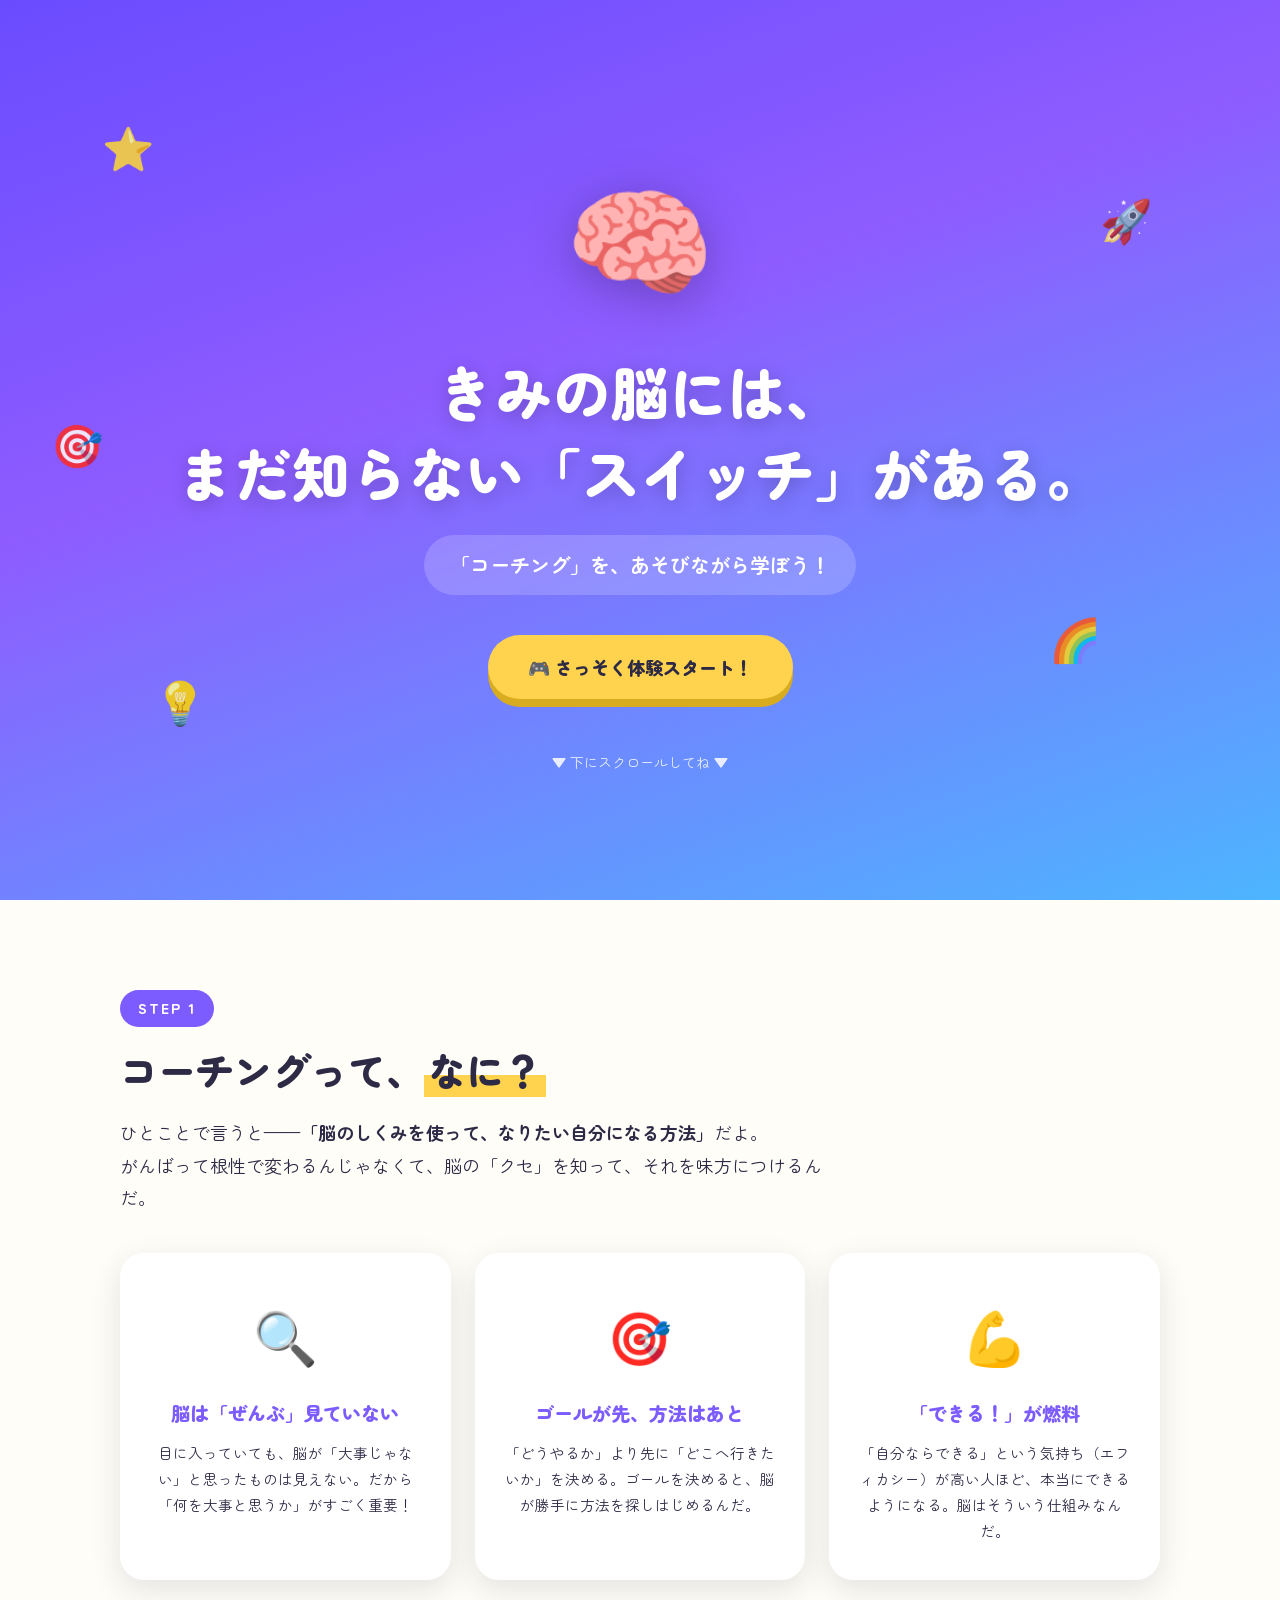
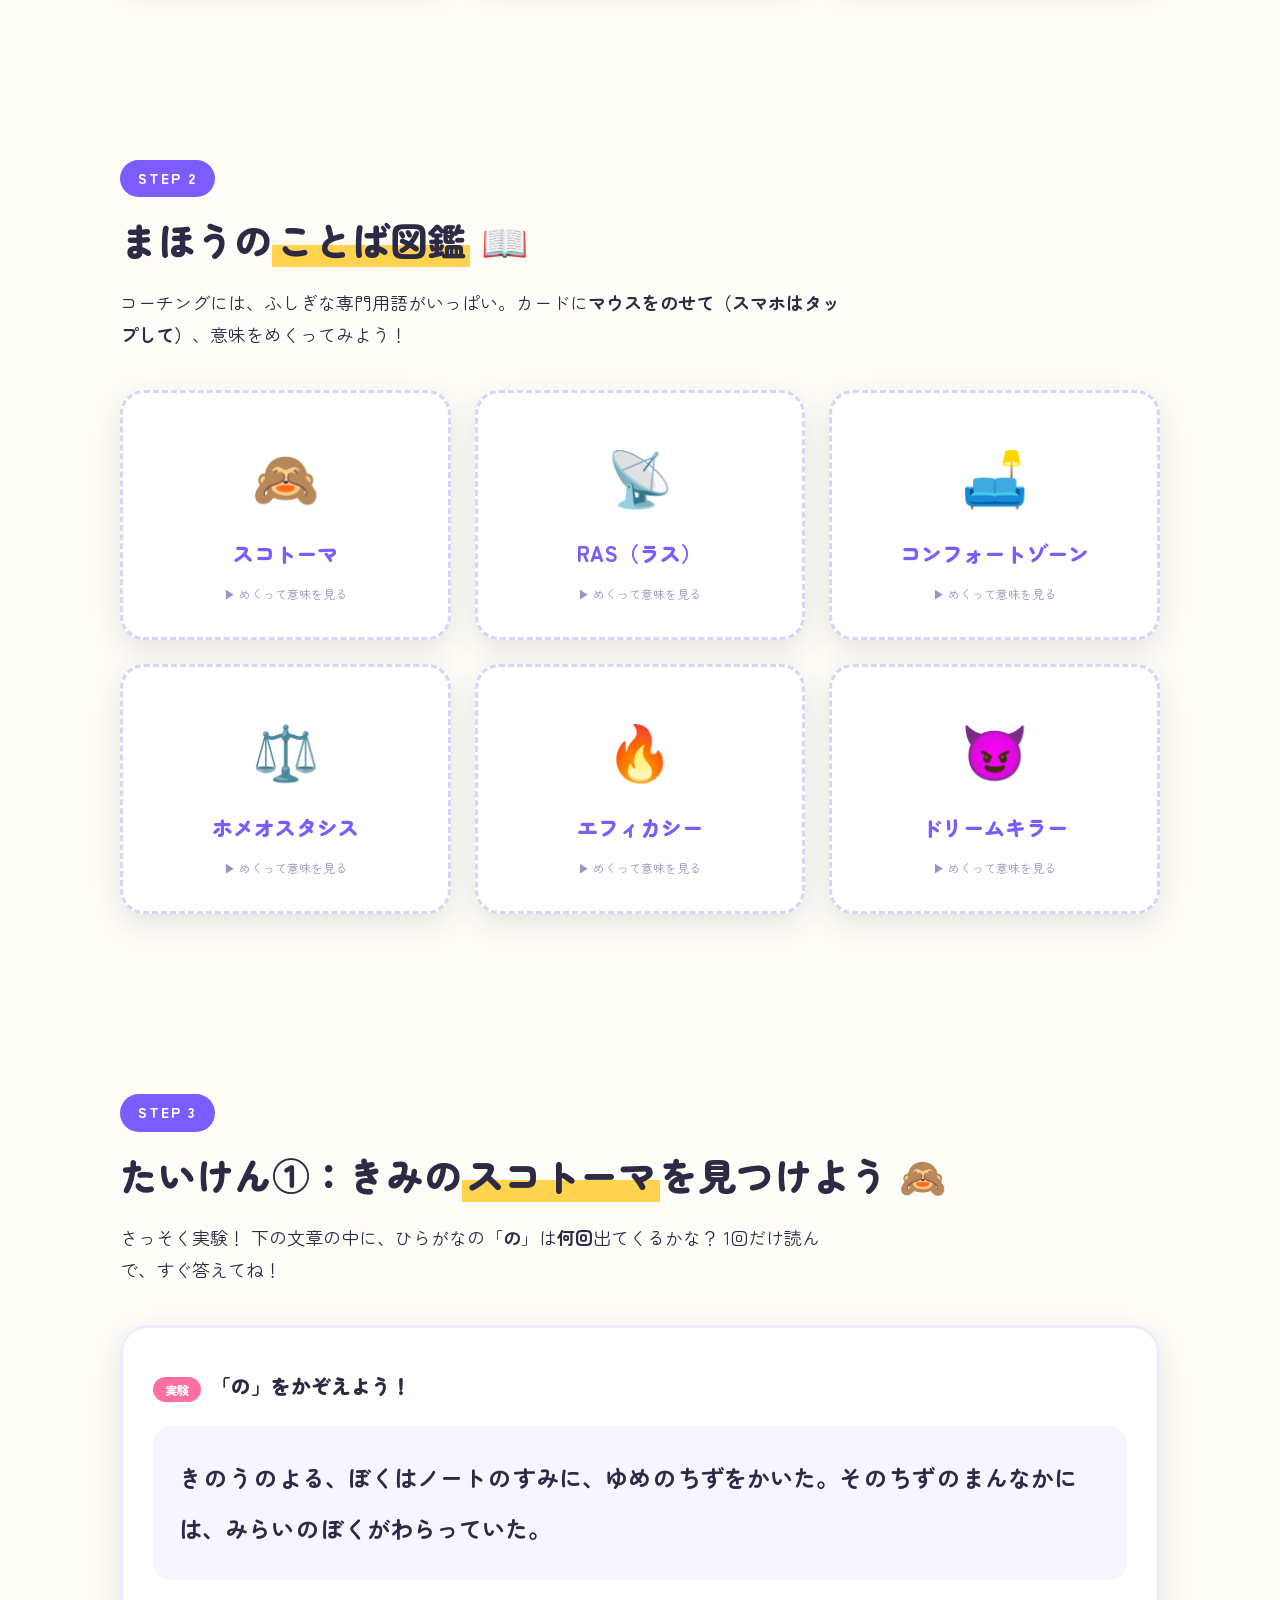
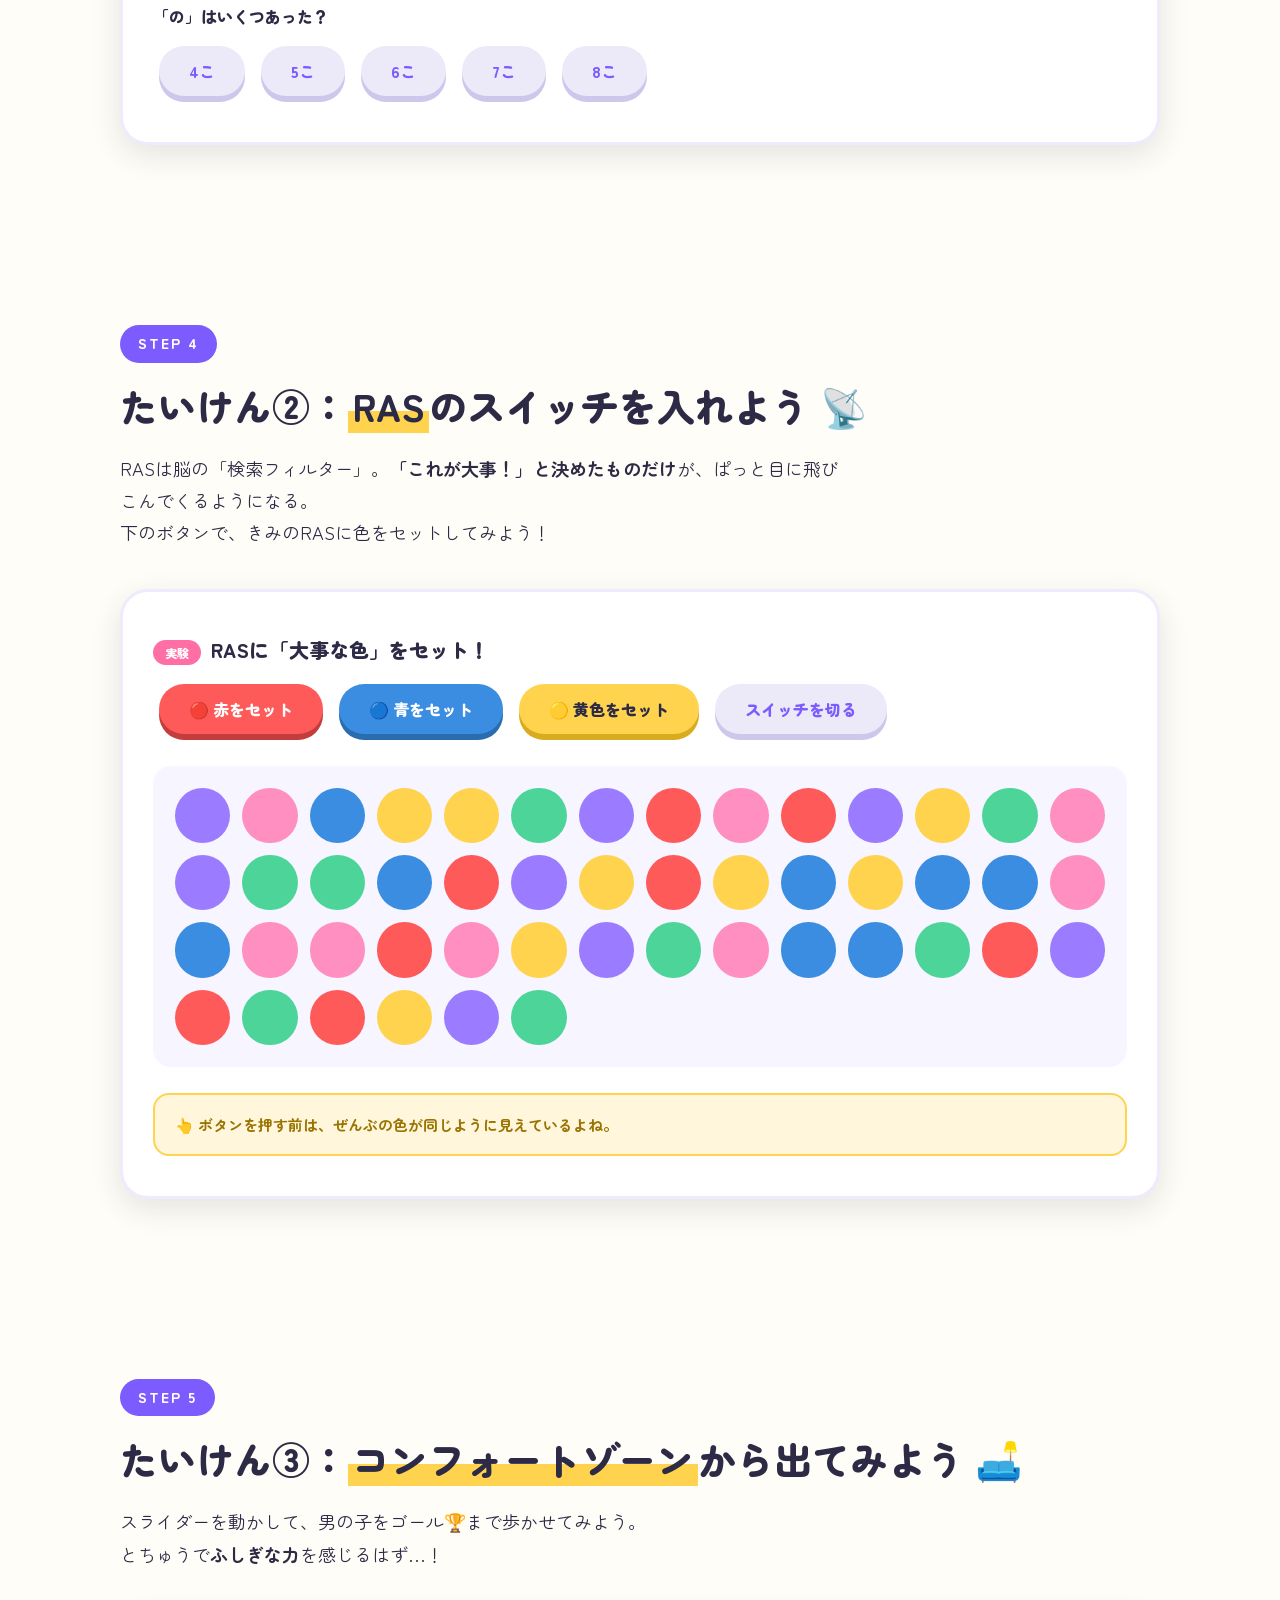
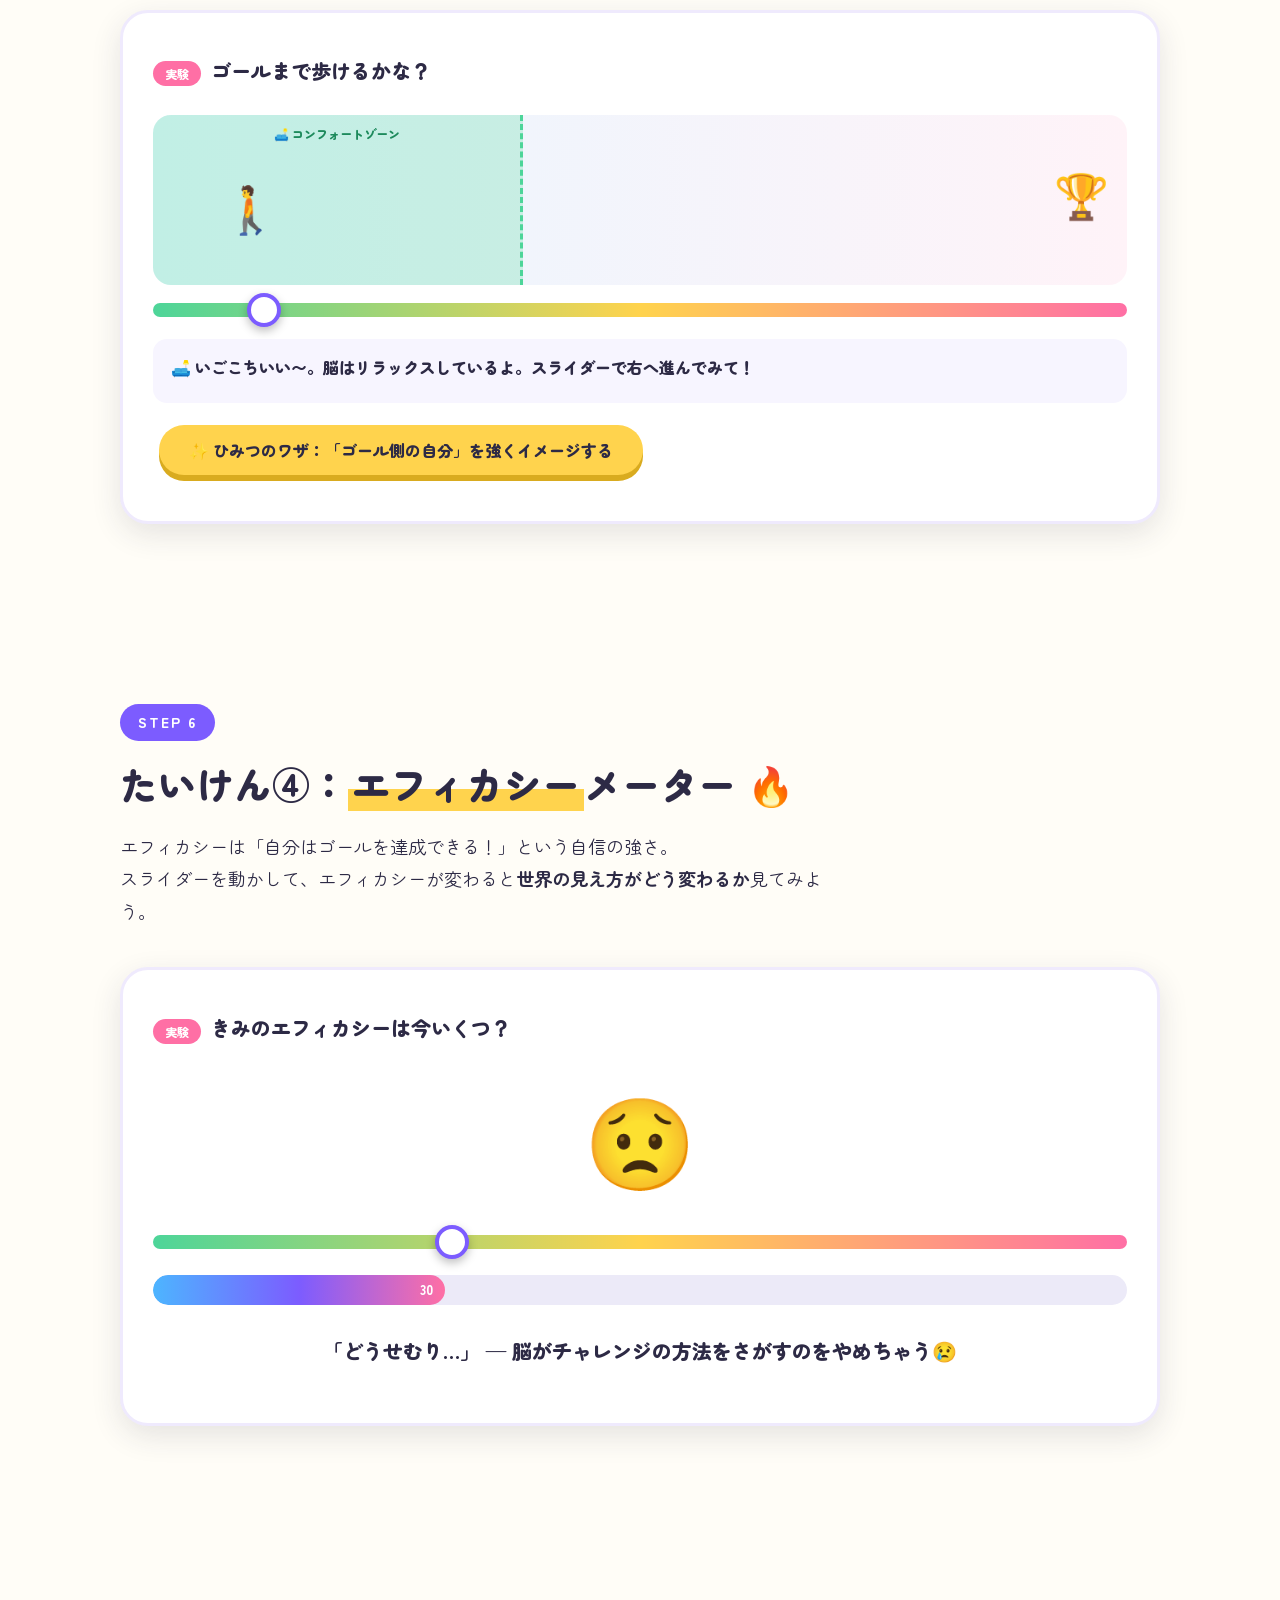
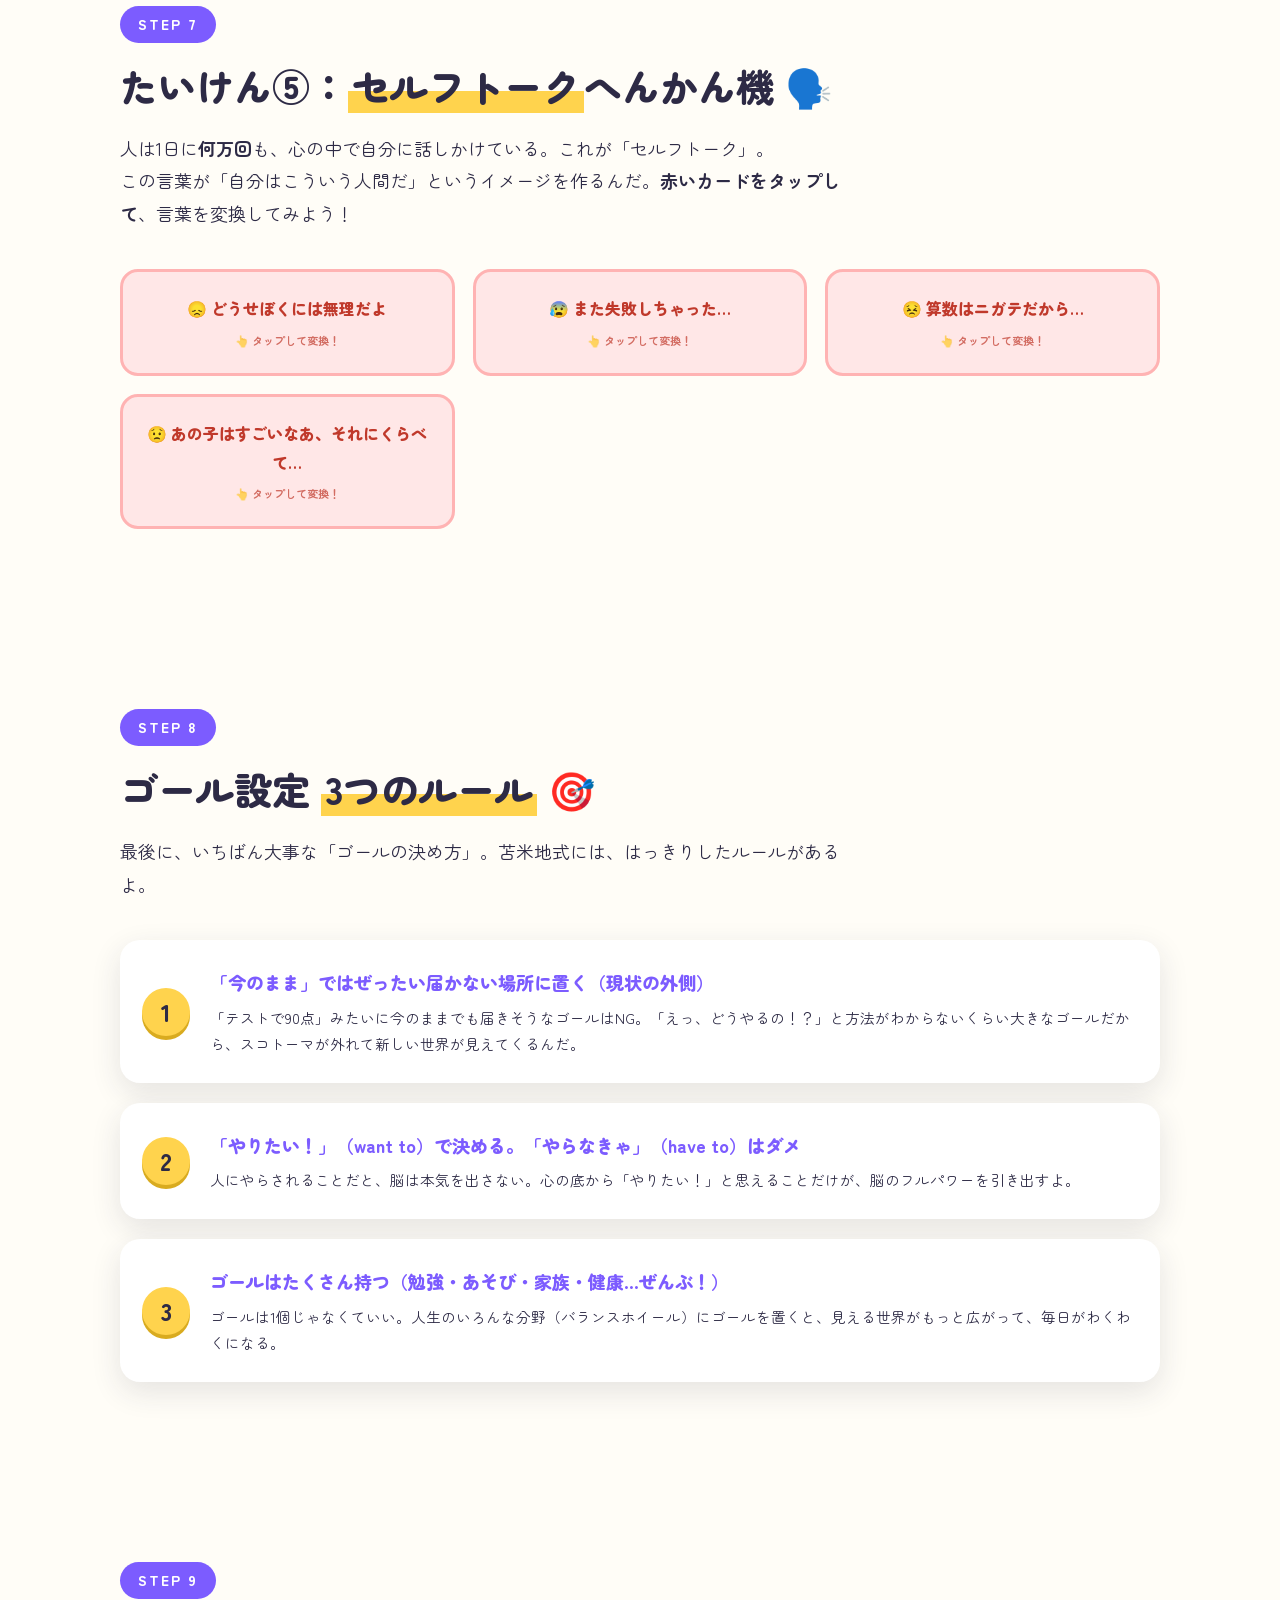
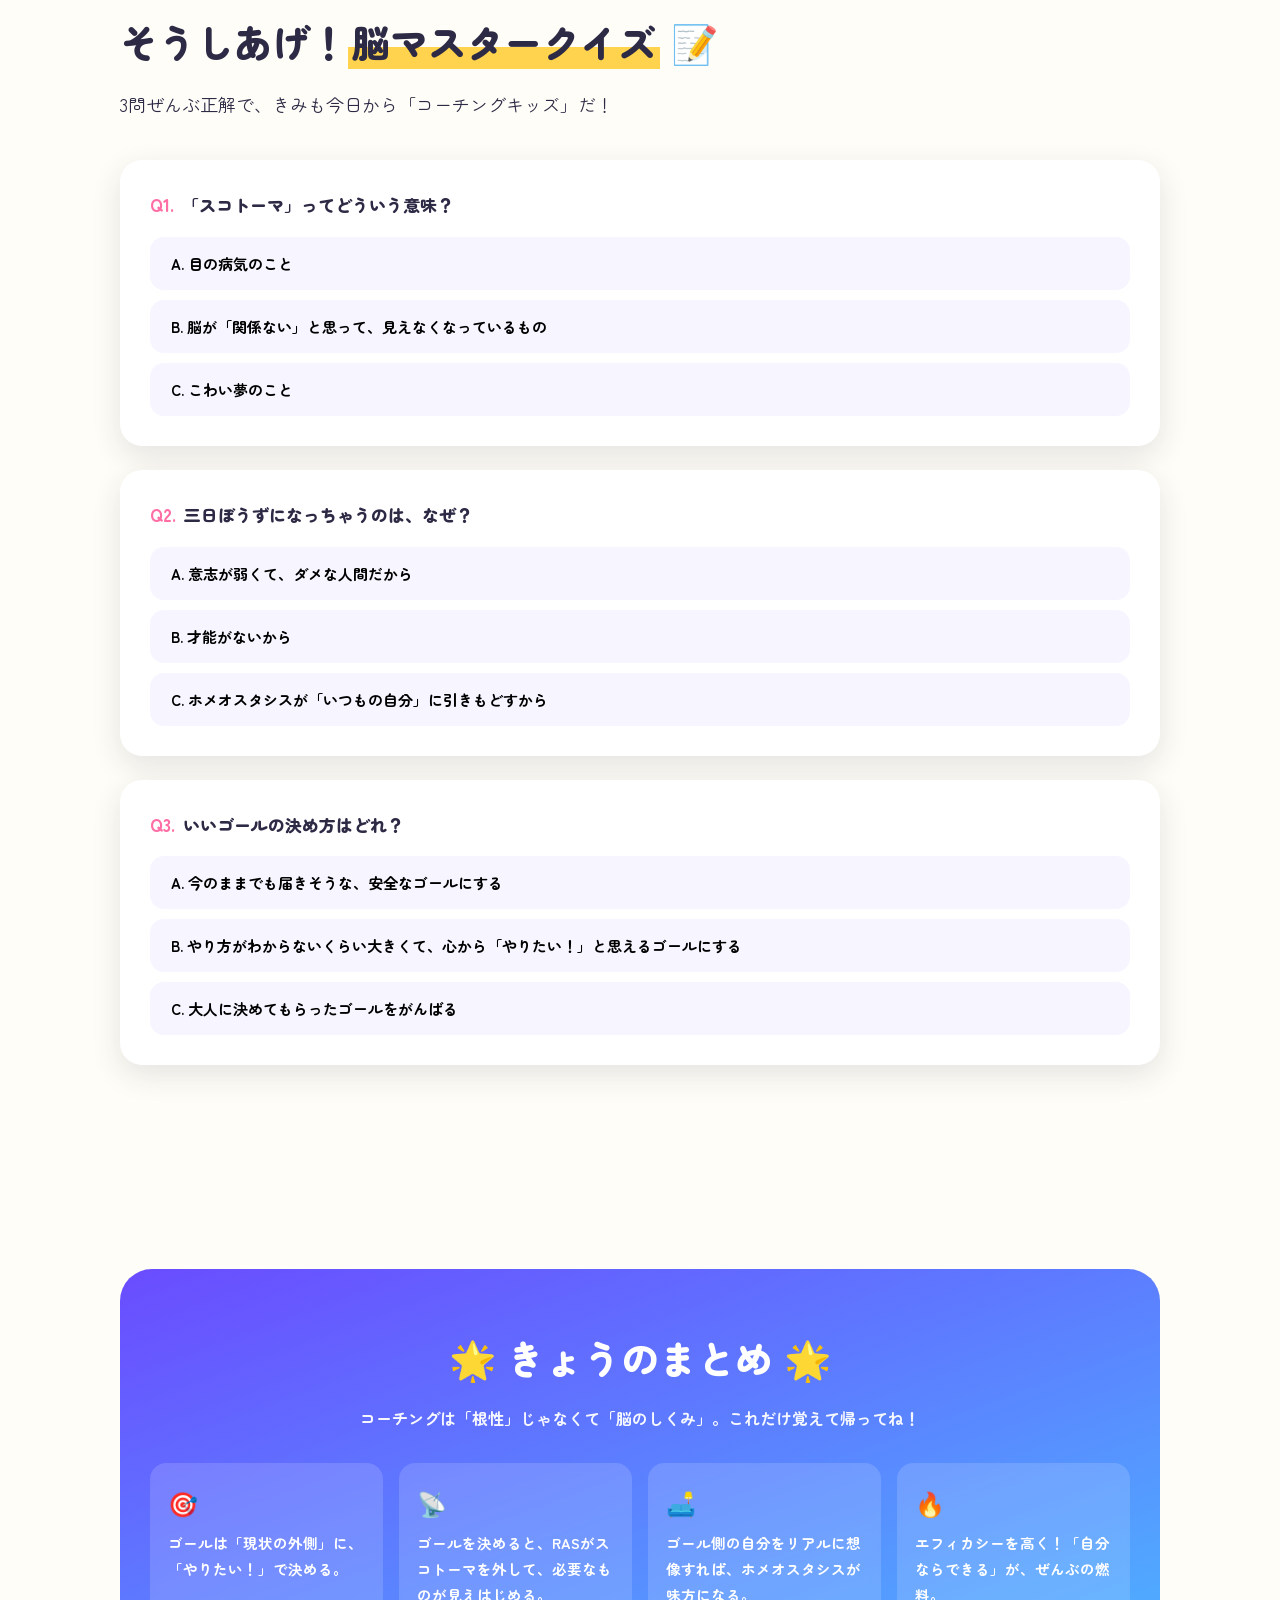
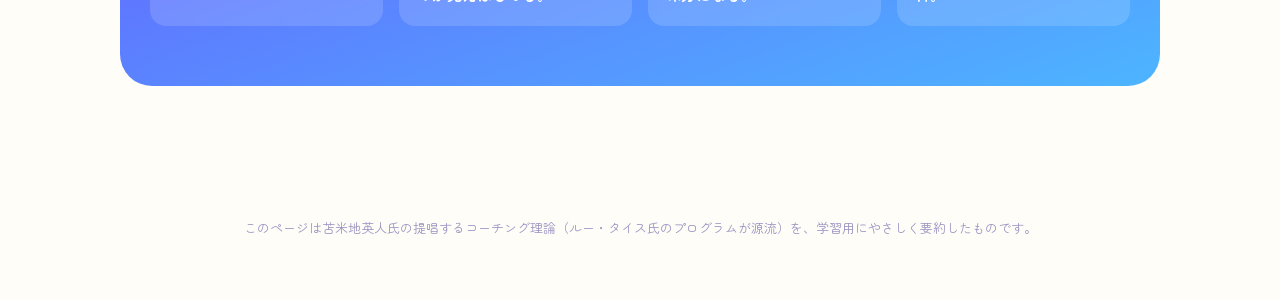
==== index.html @ b2a211cf "feat: コーチングを楽しく学べるLPを作成（小学生向け・体験型）" ====
<!DOCTYPE html>
<html lang="ja">
<head>
<meta charset="UTF-8">
<meta name="viewport" content="width=device-width, initial-scale=1.0">
<title>きみの脳にはスイッチがある — コーチングを楽しく学ぼう</title>
<link rel="preconnect" href="https://fonts.googleapis.com">
<link href="https://fonts.googleapis.com/css2?family=Zen+Maru+Gothic:wght@400;700;900&display=swap" rel="stylesheet">
<style>
  /* ===== 基本設定 ===== */
  :root {
    --purple: #7c5cff;
    --blue: #4db5ff;
    --pink: #ff6fa5;
    --yellow: #ffd34d;
    --green: #4dd599;
    --red: #ff5a5a;
    --ink: #2d2a45;
    --paper: #fffdf7;
    --card: #ffffff;
    --shadow: 0 10px 30px rgba(45, 42, 69, 0.12);
  }
  * { margin: 0; padding: 0; box-sizing: border-box; }
  html { scroll-behavior: smooth; }
  body {
    font-family: "Zen Maru Gothic", "Hiragino Maru Gothic ProN", "Hiragino Sans", sans-serif;
    color: var(--ink);
    background: var(--paper);
    overflow-x: hidden;
    line-height: 1.8;
  }

  /* ===== スクロール進捗バー ===== */
  #progressBar {
    position: fixed; top: 0; left: 0; height: 6px; width: 0%;
    background: linear-gradient(90deg, var(--purple), var(--pink), var(--yellow));
    z-index: 1000; border-radius: 0 3px 3px 0;
    transition: width 0.1s linear;
  }

  /* ===== ヒーロー ===== */
  .hero {
    min-height: 100vh;
    background: linear-gradient(160deg, #6a4cff 0%, #8e5cff 40%, #4db5ff 100%);
    color: #fff;
    display: flex; flex-direction: column; justify-content: center; align-items: center;
    text-align: center; padding: 60px 20px; position: relative; overflow: hidden;
  }
  .hero .float-emoji {
    position: absolute; font-size: 42px; opacity: 0.85;
    animation: floaty 6s ease-in-out infinite;
    user-select: none; pointer-events: none;
  }
  @keyframes floaty {
    0%, 100% { transform: translateY(0) rotate(-6deg); }
    50% { transform: translateY(-28px) rotate(8deg); }
  }
  .hero h1 {
    font-size: clamp(30px, 6vw, 58px); font-weight: 900; line-height: 1.4;
    text-shadow: 0 4px 20px rgba(0,0,0,0.2);
    animation: popIn 0.9s cubic-bezier(0.18, 1.4, 0.4, 1) both;
  }
  .hero p.sub {
    margin-top: 22px; font-size: clamp(15px, 2.5vw, 20px); font-weight: 700;
    background: rgba(255,255,255,0.18); padding: 12px 26px; border-radius: 999px;
    backdrop-filter: blur(4px);
    animation: popIn 0.9s 0.25s cubic-bezier(0.18, 1.4, 0.4, 1) both;
  }
  @keyframes popIn {
    from { opacity: 0; transform: scale(0.7) translateY(30px); }
    to { opacity: 1; transform: scale(1) translateY(0); }
  }
  .hero .brain {
    font-size: clamp(70px, 12vw, 120px); margin-bottom: 10px;
    animation: brainPulse 2.4s ease-in-out infinite;
    filter: drop-shadow(0 8px 24px rgba(0,0,0,0.25));
  }
  @keyframes brainPulse {
    0%, 100% { transform: scale(1); }
    50% { transform: scale(1.12) rotate(3deg); }
  }
  .hero .cta {
    margin-top: 40px; display: inline-block; text-decoration: none;
    background: var(--yellow); color: var(--ink); font-weight: 900;
    font-size: 18px; padding: 16px 40px; border-radius: 999px;
    box-shadow: 0 8px 0 #d9ab1f; transition: transform 0.15s, box-shadow 0.15s;
    animation: popIn 0.9s 0.5s cubic-bezier(0.18, 1.4, 0.4, 1) both;
  }
  .hero .cta:hover { transform: translateY(-4px); box-shadow: 0 12px 0 #d9ab1f; }
  .hero .cta:active { transform: translateY(4px); box-shadow: 0 2px 0 #d9ab1f; }
  .hero .scroll-hint { margin-top: 50px; font-size: 14px; opacity: 0.85; animation: bounceDown 1.6s infinite; }
  @keyframes bounceDown { 0%, 100% { transform: translateY(0); } 50% { transform: translateY(10px); } }

  /* ===== セクション共通 ===== */
  section { padding: 90px 20px; max-width: 1080px; margin: 0 auto; }
  .section-label {
    display: inline-block; background: var(--purple); color: #fff;
    font-weight: 900; font-size: 14px; padding: 6px 18px; border-radius: 999px;
    margin-bottom: 14px; letter-spacing: 2px;
  }
  h2 { font-size: clamp(24px, 4.5vw, 38px); font-weight: 900; line-height: 1.5; margin-bottom: 18px; }
  h2 .marker { background: linear-gradient(transparent 60%, var(--yellow) 60%); padding: 0 4px; }
  .lead { font-size: clamp(15px, 2.2vw, 18px); margin-bottom: 40px; max-width: 720px; }

  .reveal { opacity: 0; transform: translateY(40px); transition: opacity 0.7s, transform 0.7s; }
  .reveal.visible { opacity: 1; transform: translateY(0); }

  /* ===== 3つのポイント ===== */
  .points { display: grid; grid-template-columns: repeat(auto-fit, minmax(250px, 1fr)); gap: 24px; }
  .point-card {
    background: var(--card); border-radius: 24px; padding: 32px 26px;
    box-shadow: var(--shadow); text-align: center;
    transition: transform 0.25s, box-shadow 0.25s; cursor: default;
    border: 3px solid transparent;
  }
  .point-card:hover { transform: translateY(-10px) rotate(-1deg); box-shadow: 0 20px 40px rgba(45,42,69,0.2); border-color: var(--yellow); }
  .point-card .icon { font-size: 52px; display: block; margin-bottom: 14px; transition: transform 0.3s; }
  .point-card:hover .icon { transform: scale(1.3) rotate(10deg); }
  .point-card h3 { font-size: 19px; font-weight: 900; margin-bottom: 10px; color: var(--purple); }
  .point-card p { font-size: 14.5px; }

  /* ===== フリップカード（用語） ===== */
  .flip-grid { display: grid; grid-template-columns: repeat(auto-fit, minmax(260px, 1fr)); gap: 24px; }
  .flip-card { perspective: 1200px; height: 250px; cursor: pointer; }
  .flip-inner {
    position: relative; width: 100%; height: 100%;
    transition: transform 0.7s cubic-bezier(0.3, 1.2, 0.4, 1);
    transform-style: preserve-3d;
  }
  .flip-card:hover .flip-inner, .flip-card.flipped .flip-inner { transform: rotateY(180deg); }
  .flip-face {
    position: absolute; inset: 0; backface-visibility: hidden;
    border-radius: 24px; padding: 26px; display: flex; flex-direction: column;
    justify-content: center; align-items: center; text-align: center;
    box-shadow: var(--shadow);
  }
  .flip-front { background: var(--card); border: 3px dashed #d9d4f5; }
  .flip-front .icon { font-size: 54px; margin-bottom: 12px; }
  .flip-front h3 { font-size: 21px; font-weight: 900; color: var(--purple); }
  .flip-front .hint { font-size: 12px; color: #9a94c2; margin-top: 10px; }
  .flip-back { background: linear-gradient(150deg, var(--purple), var(--blue)); color: #fff; transform: rotateY(180deg); }
  .flip-back p { font-size: 14px; font-weight: 700; line-height: 1.7; }
  .flip-back .ex { margin-top: 12px; font-size: 12.5px; background: rgba(255,255,255,0.2); border-radius: 12px; padding: 8px 12px; }

  /* ===== 体験ボックス共通 ===== */
  .lab {
    background: var(--card); border-radius: 28px; padding: 40px 30px;
    box-shadow: var(--shadow); border: 3px solid #efeafd;
  }
  .lab-title { font-size: 20px; font-weight: 900; margin-bottom: 6px; }
  .lab-title .badge {
    background: var(--pink); color: #fff; font-size: 12px;
    padding: 4px 12px; border-radius: 999px; margin-right: 10px; vertical-align: middle;
  }
  .btn {
    display: inline-block; border: none; cursor: pointer;
    font-family: inherit; font-weight: 900; font-size: 16px;
    background: var(--purple); color: #fff; padding: 13px 30px;
    border-radius: 999px; box-shadow: 0 6px 0 #5a3fd6;
    transition: transform 0.12s, box-shadow 0.12s, background 0.2s; margin: 6px;
  }
  .btn:hover { transform: translateY(-3px); box-shadow: 0 9px 0 #5a3fd6; }
  .btn:active { transform: translateY(3px); box-shadow: 0 1px 0 #5a3fd6; }
  .btn.yellow { background: var(--yellow); color: var(--ink); box-shadow: 0 6px 0 #d9ab1f; }
  .btn.yellow:hover { box-shadow: 0 9px 0 #d9ab1f; }
  .btn.yellow:active { box-shadow: 0 1px 0 #d9ab1f; }
  .btn.ghost { background: #eceaf8; color: var(--purple); box-shadow: 0 6px 0 #cdc7ec; }

  .result-msg {
    margin-top: 18px; padding: 16px 20px; border-radius: 16px;
    font-weight: 700; font-size: 15px; display: none;
    animation: popIn 0.5s cubic-bezier(0.18, 1.4, 0.4, 1) both;
  }
  .result-msg.show { display: block; }
  .result-msg.good { background: #e4f9ef; color: #1d8a5c; border: 2px solid var(--green); }
  .result-msg.info { background: #fff6dc; color: #9a7400; border: 2px solid var(--yellow); }

  /* ===== スコトーマ実験 ===== */
  .scotoma-text {
    font-size: clamp(17px, 3vw, 23px); font-weight: 700; line-height: 2.2;
    background: #f7f5ff; border-radius: 18px; padding: 26px; margin: 22px 0;
  }
  .scotoma-text .hit { transition: background 0.4s, color 0.4s; border-radius: 4px; padding: 0 2px; }
  .scotoma-text.revealed .hit { background: var(--yellow); color: #7a5c00; font-weight: 900; animation: hitPop 0.5s both; }
  @keyframes hitPop { 0% { transform: scale(1); } 50% { transform: scale(1.5); } 100% { transform: scale(1); } }
  .answer-btns { display: flex; flex-wrap: wrap; gap: 4px; }

  /* ===== RAS実験 ===== */
  .ras-grid {
    display: grid; grid-template-columns: repeat(auto-fill, minmax(52px, 1fr));
    gap: 12px; margin: 26px 0; background: #f7f5ff; border-radius: 18px; padding: 22px;
  }
  .ras-dot {
    aspect-ratio: 1; border-radius: 50%;
    transition: opacity 0.5s, transform 0.5s, filter 0.5s;
  }
  .ras-grid.focused .ras-dot:not(.target) { opacity: 0.12; filter: grayscale(0.9); transform: scale(0.8); }
  .ras-grid.focused .ras-dot.target { animation: rasPop 0.9s ease-in-out infinite; box-shadow: 0 0 0 4px rgba(255,255,255,0.6), 0 6px 18px rgba(0,0,0,0.25); }
  @keyframes rasPop { 0%, 100% { transform: scale(1); } 50% { transform: scale(1.25); } }

  /* ===== コンフォートゾーン実験 ===== */
  .cz-stage { position: relative; height: 170px; background: linear-gradient(90deg, #e8f6ff, #fff3f8); border-radius: 18px; margin: 26px 0 10px; overflow: hidden; }
  .cz-zone {
    position: absolute; top: 0; bottom: 0; width: 38%;
    background: rgba(77, 213, 153, 0.25); border-right: 3px dashed var(--green);
    display: flex; align-items: flex-start; justify-content: center;
    font-size: 12px; font-weight: 900; color: #1d8a5c; padding-top: 8px;
    transition: left 1s cubic-bezier(0.5, 0, 0.2, 1);
    left: 0;
  }
  .cz-goal { position: absolute; right: 18px; top: 50%; transform: translateY(-58%); font-size: 44px; }
  .cz-char {
    position: absolute; top: 50%; left: 10%; transform: translate(-50%, -42%);
    font-size: 46px; transition: left 0.15s; z-index: 2;
  }
  .cz-char.struggle { animation: struggle 0.4s infinite; }
  @keyframes struggle { 0%, 100% { transform: translate(-50%, -42%) rotate(-8deg); } 50% { transform: translate(-50%, -42%) rotate(8deg); } }
  .cz-band {
    position: absolute; top: 50%; height: 6px; background: repeating-linear-gradient(90deg, var(--red), var(--red) 8px, #ffb3b3 8px, #ffb3b3 16px);
    border-radius: 3px; transform: translateY(-50%); opacity: 0; transition: opacity 0.3s; z-index: 1;
  }
  .cz-slider { width: 100%; margin-top: 8px; }
  input[type="range"] {
    -webkit-appearance: none; appearance: none; height: 14px; border-radius: 7px;
    background: linear-gradient(90deg, var(--green), var(--yellow), var(--pink)); outline: none; cursor: pointer;
  }
  input[type="range"]::-webkit-slider-thumb {
    -webkit-appearance: none; appearance: none; width: 34px; height: 34px; border-radius: 50%;
    background: #fff; border: 4px solid var(--purple); box-shadow: 0 4px 10px rgba(0,0,0,0.25); cursor: grab;
    transition: transform 0.15s;
  }
  input[type="range"]::-webkit-slider-thumb:hover { transform: scale(1.15); }
  .cz-status { min-height: 64px; margin-top: 14px; font-weight: 900; font-size: 16px; padding: 14px 18px; border-radius: 14px; background: #f7f5ff; transition: background 0.3s; }

  /* ===== エフィカシーメーター ===== */
  .eff-face { font-size: 90px; text-align: center; margin: 10px 0; transition: transform 0.3s; }
  .eff-bar-wrap { background: #eceaf8; border-radius: 999px; height: 30px; overflow: hidden; margin: 18px 0; }
  .eff-bar {
    height: 100%; width: 30%; border-radius: 999px;
    background: linear-gradient(90deg, var(--blue), var(--purple), var(--pink));
    transition: width 0.3s ease-out;
    display: flex; align-items: center; justify-content: flex-end;
    color: #fff; font-weight: 900; font-size: 13px; padding-right: 12px;
  }
  .eff-msg { text-align: center; font-weight: 900; font-size: clamp(16px, 3vw, 20px); min-height: 60px; padding: 10px; }

  /* ===== セルフトーク変換 ===== */
  .talk-grid { display: grid; grid-template-columns: repeat(auto-fit, minmax(280px, 1fr)); gap: 18px; margin-top: 24px; }
  .talk-chip {
    position: relative; cursor: pointer; border-radius: 18px; padding: 22px 20px;
    font-weight: 900; font-size: 16px; text-align: center;
    background: #ffe7e7; color: #c0392b; border: 3px solid #ffb3b3;
    transition: transform 0.2s, background 0.4s, color 0.4s, border-color 0.4s;
    user-select: none;
  }
  .talk-chip:hover { transform: scale(1.04) rotate(-1deg); }
  .talk-chip .tap-hint { display: block; font-size: 11px; font-weight: 700; margin-top: 8px; opacity: 0.7; }
  .talk-chip.flipped { background: #e4f9ef; color: #1d8a5c; border-color: var(--green); animation: chipFlip 0.5s; }
  @keyframes chipFlip { 0% { transform: rotateX(0); } 50% { transform: rotateX(90deg) scale(1.1); } 100% { transform: rotateX(0); } }

  /* ===== ゴール設定ルール ===== */
  .rules { display: grid; gap: 20px; counter-reset: rule; }
  .rule {
    background: var(--card); border-radius: 20px; padding: 26px 26px 26px 90px;
    box-shadow: var(--shadow); position: relative; transition: transform 0.2s;
  }
  .rule:hover { transform: translateX(10px); }
  .rule::before {
    counter-increment: rule; content: counter(rule);
    position: absolute; left: 22px; top: 50%; transform: translateY(-50%);
    width: 48px; height: 48px; border-radius: 50%;
    background: var(--yellow); color: var(--ink);
    display: flex; align-items: center; justify-content: center;
    font-size: 24px; font-weight: 900; box-shadow: 0 4px 0 #d9ab1f;
  }
  .rule h3 { font-size: 18px; font-weight: 900; color: var(--purple); margin-bottom: 6px; }
  .rule p { font-size: 14.5px; }

  /* ===== クイズ ===== */
  .quiz-q { background: var(--card); border-radius: 22px; padding: 30px; box-shadow: var(--shadow); margin-bottom: 24px; }
  .quiz-q h3 { font-size: 17px; font-weight: 900; margin-bottom: 16px; }
  .quiz-q h3 .qnum { color: var(--pink); margin-right: 8px; }
  .quiz-opts { display: grid; gap: 10px; }
  .quiz-opt {
    text-align: left; font-family: inherit; font-size: 15px; font-weight: 700;
    background: #f7f5ff; border: 3px solid transparent; border-radius: 14px;
    padding: 13px 18px; cursor: pointer; transition: all 0.2s;
  }
  .quiz-opt:hover { border-color: var(--purple); transform: translateX(6px); }
  .quiz-opt.correct { background: #e4f9ef; border-color: var(--green); color: #1d8a5c; }
  .quiz-opt.wrong { background: #ffe7e7; border-color: var(--red); color: #c0392b; animation: shake 0.4s; }
  .quiz-opt:disabled { cursor: default; }
  @keyframes shake { 0%, 100% { transform: translateX(0); } 25% { transform: translateX(-8px); } 75% { transform: translateX(8px); } }
  .quiz-fb { margin-top: 12px; font-weight: 900; font-size: 14px; display: none; }
  .quiz-fb.show { display: block; animation: popIn 0.4s both; }
  .quiz-score {
    text-align: center; font-size: 22px; font-weight: 900;
    background: linear-gradient(150deg, var(--purple), var(--blue)); color: #fff;
    border-radius: 22px; padding: 30px; display: none;
  }
  .quiz-score.show { display: block; animation: popIn 0.6s both; }

  /* ===== まとめ・フッター ===== */
  .summary {
    background: linear-gradient(160deg, #6a4cff, #4db5ff);
    border-radius: 32px; color: #fff; padding: 60px 30px; text-align: center;
  }
  .summary h2 { color: #fff; }
  .summary .takeaways { display: grid; grid-template-columns: repeat(auto-fit, minmax(220px, 1fr)); gap: 16px; margin-top: 30px; text-align: left; }
  .takeaway { background: rgba(255,255,255,0.15); border-radius: 16px; padding: 18px; font-weight: 700; font-size: 14.5px; backdrop-filter: blur(4px); }
  .takeaway .big { font-size: 24px; display: block; margin-bottom: 6px; }
  footer { text-align: center; padding: 40px 20px 60px; font-size: 13px; color: #9a94c2; }

  /* ===== 紙吹雪 ===== */
  .confetti { position: fixed; width: 12px; height: 12px; top: -20px; z-index: 999; pointer-events: none; animation: confettiFall linear forwards; }
  @keyframes confettiFall {
    to { transform: translateY(110vh) rotate(720deg); opacity: 0.6; }
  }

  @media (max-width: 600px) {
    section { padding: 60px 16px; }
    .rule { padding-left: 80px; }
  }
</style>
</head>
<body>

<div id="progressBar"></div>

<!-- ================= ヒーロー ================= -->
<header class="hero">
  <span class="float-emoji" style="top:12%; left:8%;">⭐</span>
  <span class="float-emoji" style="top:20%; right:10%; animation-delay:1s;">🚀</span>
  <span class="float-emoji" style="bottom:18%; left:12%; animation-delay:2s;">💡</span>
  <span class="float-emoji" style="bottom:25%; right:14%; animation-delay:0.5s;">🌈</span>
  <span class="float-emoji" style="top:45%; left:4%; animation-delay:1.5s;">🎯</span>

  <div class="brain">🧠</div>
  <h1>きみの脳には、<br>まだ知らない「スイッチ」がある。</h1>
  <p class="sub">「コーチング」を、あそびながら学ぼう！</p>
  <a href="#what" class="cta">🎮 さっそく体験スタート！</a>
  <div class="scroll-hint">▼ 下にスクロールしてね ▼</div>
</header>

<!-- ================= 認知科学コーチングとは ================= -->
<section id="what" class="reveal">
  <span class="section-label">STEP 1</span>
  <h2>コーチングって、<span class="marker">なに？</span></h2>
  <p class="lead">
    ひとことで言うと——<b>「脳のしくみを使って、なりたい自分になる方法」</b>だよ。<br>
    がんばって根性で変わるんじゃなくて、脳の「クセ」を知って、それを味方につけるんだ。
  </p>
  <div class="points">
    <div class="point-card">
      <span class="icon">🔍</span>
      <h3>脳は「ぜんぶ」見ていない</h3>
      <p>目に入っていても、脳が「大事じゃない」と思ったものは見えない。だから「何を大事と思うか」がすごく重要！</p>
    </div>
    <div class="point-card">
      <span class="icon">🎯</span>
      <h3>ゴールが先、方法はあと</h3>
      <p>「どうやるか」より先に「どこへ行きたいか」を決める。ゴールを決めると、脳が勝手に方法を探しはじめるんだ。</p>
    </div>
    <div class="point-card">
      <span class="icon">💪</span>
      <h3>「できる！」が燃料</h3>
      <p>「自分ならできる」という気持ち（エフィカシー）が高い人ほど、本当にできるようになる。脳はそういう仕組みなんだ。</p>
    </div>
  </div>
</section>

<!-- ================= 用語フリップカード ================= -->
<section class="reveal">
  <span class="section-label">STEP 2</span>
  <h2>まほうの<span class="marker">ことば図鑑</span> 📖</h2>
  <p class="lead">コーチングには、ふしぎな専門用語がいっぱい。カードに<b>マウスをのせて（スマホはタップして）</b>、意味をめくってみよう！</p>

  <div class="flip-grid">
    <div class="flip-card" onclick="this.classList.toggle('flipped')">
      <div class="flip-inner">
        <div class="flip-face flip-front">
          <span class="icon">🙈</span><h3>スコトーマ</h3>
          <span class="hint">▶ めくって意味を見る</span>
        </div>
        <div class="flip-face flip-back">
          <p>「心理的盲点（もうてん）」のこと。目の前にあるのに、脳が「関係ない」と判断して<b>見えなくなっているもの</b>。</p>
          <div class="ex">🍮 例：冷蔵庫にプリンがあっても、「ある」と聞くまで気づかない！</div>
        </div>
      </div>
    </div>

    <div class="flip-card" onclick="this.classList.toggle('flipped')">
      <div class="flip-inner">
        <div class="flip-face flip-front">
          <span class="icon">📡</span><h3>RAS（ラス）</h3>
          <span class="hint">▶ めくって意味を見る</span>
        </div>
        <div class="flip-face flip-back">
          <p>脳の「検索フィルター」。自分が<b>大事だと思った情報だけ</b>を通して、あとはカットする門番さん。</p>
          <div class="ex">⚽ 例：サッカーを好きになると、街でサッカーの看板ばかり目に入る！</div>
        </div>
      </div>
    </div>

    <div class="flip-card" onclick="this.classList.toggle('flipped')">
      <div class="flip-inner">
        <div class="flip-face flip-front">
          <span class="icon">🛋️</span><h3>コンフォートゾーン</h3>
          <span class="hint">▶ めくって意味を見る</span>
        </div>
        <div class="flip-face flip-back">
          <p>「居心地（いごこち）のいい場所」。脳はここから出ると不安になって、<b>元にもどろうとする</b>。</p>
          <div class="ex">🏠 例：いつもの席、いつもの友だち、いつもの点数…が落ちつくのはこれ！</div>
        </div>
      </div>
    </div>

    <div class="flip-card" onclick="this.classList.toggle('flipped')">
      <div class="flip-inner">
        <div class="flip-face flip-front">
          <span class="icon">⚖️</span><h3>ホメオスタシス</h3>
          <span class="hint">▶ めくって意味を見る</span>
        </div>
        <div class="flip-face flip-back">
          <p>「元にもどす力」。体温をいつも36度くらいに保つみたいに、<b>心も「いつもの自分」にもどそうとする</b>働き。</p>
          <div class="ex">🔄 例：三日ぼうずは意志が弱いんじゃなくて、この力のしわざ！</div>
        </div>
      </div>
    </div>

    <div class="flip-card" onclick="this.classList.toggle('flipped')">
      <div class="flip-inner">
        <div class="flip-face flip-front">
          <span class="icon">🔥</span><h3>エフィカシー</h3>
          <span class="hint">▶ めくって意味を見る</span>
        </div>
        <div class="flip-face flip-back">
          <p>「自分はゴールを達成できる！」という<b>自分への自信の点数</b>。コーチングでいちばん大事なもの。</p>
          <div class="ex">💯 例：テストの点じゃなくて「自分ならできる」と思える心の点数！</div>
        </div>
      </div>
    </div>

    <div class="flip-card" onclick="this.classList.toggle('flipped')">
      <div class="flip-inner">
        <div class="flip-face flip-front">
          <span class="icon">😈</span><h3>ドリームキラー</h3>
          <span class="hint">▶ めくって意味を見る</span>
        </div>
        <div class="flip-face flip-back">
          <p>「そんなの無理だよ」と<b>夢をこわしてくる人</b>。悪気がない家族や先生のことも多い。だから大きなゴールはむやみに話さない。</p>
          <div class="ex">🤫 例：「プロゲーマーになる！」→「現実を見なさい」…これがドリームキラー！</div>
        </div>
      </div>
    </div>
  </div>
</section>

<!-- ================= スコトーマ体験 ================= -->
<section class="reveal">
  <span class="section-label">STEP 3</span>
  <h2>たいけん①：きみの<span class="marker">スコトーマ</span>を見つけよう 🙈</h2>
  <p class="lead">さっそく実験！ 下の文章の中に、ひらがなの「<b>の</b>」は<b>何回</b>出てくるかな？ 1回だけ読んで、すぐ答えてね！</p>

  <div class="lab">
    <div class="lab-title"><span class="badge">実験</span>「の」をかぞえよう！</div>
    <div class="scotoma-text" id="scotomaText">
      き<span class="hit">の</span>う<span class="hit">の</span>よる、ぼくはノート<span class="hit">の</span>すみに、ゆめ<span class="hit">の</span>ちずをかいた。そ<span class="hit">の</span>ちず<span class="hit">の</span>まんなかには、みらい<span class="hit">の</span>ぼくがわらっていた。
    </div>
    <p style="font-weight:900; margin-bottom:10px;">「の」はいくつあった？</p>
    <div class="answer-btns" id="scotomaBtns">
      <button class="btn ghost" onclick="scotomaAnswer(4, this)">4こ</button>
      <button class="btn ghost" onclick="scotomaAnswer(5, this)">5こ</button>
      <button class="btn ghost" onclick="scotomaAnswer(6, this)">6こ</button>
      <button class="btn ghost" onclick="scotomaAnswer(7, this)">7こ</button>
      <button class="btn ghost" onclick="scotomaAnswer(8, this)">8こ</button>
    </div>
    <div class="result-msg" id="scotomaResult"></div>
  </div>
</section>

<!-- ================= RAS体験 ================= -->
<section class="reveal">
  <span class="section-label">STEP 4</span>
  <h2>たいけん②：<span class="marker">RAS</span>のスイッチを入れよう 📡</h2>
  <p class="lead">
    RASは脳の「検索フィルター」。<b>「これが大事！」と決めたものだけ</b>が、ぱっと目に飛びこんでくるようになる。<br>
    下のボタンで、きみのRASに色をセットしてみよう！
  </p>

  <div class="lab">
    <div class="lab-title"><span class="badge">実験</span>RASに「大事な色」をセット！</div>
    <div style="margin-top:10px;">
      <button class="btn" style="background:var(--red); box-shadow:0 6px 0 #c43d3d;" onclick="setRas('red', this)">🔴 赤をセット</button>
      <button class="btn" style="background:#3a8de0; box-shadow:0 6px 0 #2a6cb0;" onclick="setRas('blue', this)">🔵 青をセット</button>
      <button class="btn yellow" onclick="setRas('yellow', this)">🟡 黄色をセット</button>
      <button class="btn ghost" onclick="setRas(null, this)">スイッチを切る</button>
    </div>
    <div class="ras-grid" id="rasGrid"></div>
    <div class="result-msg info show" id="rasMsg">👆 ボタンを押す前は、ぜんぶの色が同じように見えているよね。</div>
  </div>
</section>

<!-- ================= コンフォートゾーン体験 ================= -->
<section class="reveal">
  <span class="section-label">STEP 5</span>
  <h2>たいけん③：<span class="marker">コンフォートゾーン</span>から出てみよう 🛋️</h2>
  <p class="lead">
    スライダーを動かして、男の子をゴール🏆まで歩かせてみよう。<br>
    とちゅうで<b>ふしぎな力</b>を感じるはず…！
  </p>

  <div class="lab">
    <div class="lab-title"><span class="badge">実験</span>ゴールまで歩けるかな？</div>
    <div class="cz-stage" id="czStage">
      <div class="cz-zone" id="czZone">🛋️ コンフォートゾーン</div>
      <div class="cz-band" id="czBand"></div>
      <div class="cz-char" id="czChar">🚶</div>
      <div class="cz-goal">🏆</div>
    </div>
    <input type="range" class="cz-slider" id="czSlider" min="0" max="100" value="10">
    <div class="cz-status" id="czStatus">🛋️ いごこちいい〜。脳はリラックスしているよ。スライダーで右へ進んでみて！</div>
    <div style="margin-top:16px;">
      <button class="btn yellow" id="czMagicBtn" onclick="czMagic()">✨ ひみつのワザ：「ゴール側の自分」を強くイメージする</button>
    </div>
    <div class="result-msg good" id="czMagicMsg">
      🎉 コンフォートゾーンがゴール側に引っこしした！<br>
      ゴールの世界を<b>リアルに想像（臨場感）</b>すると、脳は「そっちが本当の自分だ」と思いこむ。すると今度はホメオスタシスが<b>ゴールに向かって引っぱってくれる</b>ようになるんだ。これがコーチングの最大のヒミツ！
    </div>
  </div>
</section>

<!-- ================= エフィカシー体験 ================= -->
<section class="reveal">
  <span class="section-label">STEP 6</span>
  <h2>たいけん④：<span class="marker">エフィカシー</span>メーター 🔥</h2>
  <p class="lead">
    エフィカシーは「自分はゴールを達成できる！」という自信の強さ。<br>
    スライダーを動かして、エフィカシーが変わると<b>世界の見え方がどう変わるか</b>見てみよう。
  </p>

  <div class="lab">
    <div class="lab-title"><span class="badge">実験</span>きみのエフィカシーは今いくつ？</div>
    <div class="eff-face" id="effFace">😟</div>
    <input type="range" id="effSlider" min="0" max="100" value="30" style="width:100%;">
    <div class="eff-bar-wrap"><div class="eff-bar" id="effBar">30</div></div>
    <div class="eff-msg" id="effMsg">「どうせむり…」 — 脳がチャレンジの方法をさがすのをやめちゃう😢</div>
  </div>
</section>

<!-- ================= セルフトーク体験 ================= -->
<section class="reveal">
  <span class="section-label">STEP 7</span>
  <h2>たいけん⑤：<span class="marker">セルフトーク</span>へんかん機 🗣️</h2>
  <p class="lead">
    人は1日に<b>何万回</b>も、心の中で自分に話しかけている。これが「セルフトーク」。<br>
    この言葉が「自分はこういう人間だ」というイメージを作るんだ。<b>赤いカードをタップして</b>、言葉を変換してみよう！
  </p>

  <div class="talk-grid">
    <div class="talk-chip" data-neg="😞 どうせぼくには無理だよ" data-pos="😆 ぼくらしくないな。ぼくならできる！" onclick="flipTalk(this)">
      😞 どうせぼくには無理だよ<span class="tap-hint">👆 タップして変換！</span>
    </div>
    <div class="talk-chip" data-neg="😰 また失敗しちゃった…" data-pos="😄 次はもっとうまくやれるぞ！" onclick="flipTalk(this)">
      😰 また失敗しちゃった…<span class="tap-hint">👆 タップして変換！</span>
    </div>
    <div class="talk-chip" data-neg="😣 算数はニガテだから…" data-pos="🤩 算数が得意になっていく自分っていいな！" onclick="flipTalk(this)">
      😣 算数はニガテだから…<span class="tap-hint">👆 タップして変換！</span>
    </div>
    <div class="talk-chip" data-neg="😟 あの子はすごいなあ、それにくらべて…" data-pos="😎 ぼくにはぼくのすごさがある！" onclick="flipTalk(this)">
      😟 あの子はすごいなあ、それにくらべて…<span class="tap-hint">👆 タップして変換！</span>
    </div>
  </div>
  <div class="result-msg good" id="talkAllDone" style="margin-top:24px;">
    🎉 全部へんかんできた！ ポイントは、失敗しても「<b>自分らしくないな</b>」と言うこと。「できる自分」のほうを本物にしちゃうのが、苫米地式のセルフトークだよ。
  </div>
</section>

<!-- ================= ゴール設定 ================= -->
<section class="reveal">
  <span class="section-label">STEP 8</span>
  <h2>ゴール設定 <span class="marker">3つのルール</span> 🎯</h2>
  <p class="lead">最後に、いちばん大事な「ゴールの決め方」。苫米地式には、はっきりしたルールがあるよ。</p>

  <div class="rules">
    <div class="rule">
      <h3>「今のまま」ではぜったい届かない場所に置く（現状の外側）</h3>
      <p>「テストで90点」みたいに今のままでも届きそうなゴールはNG。「えっ、どうやるの！？」と方法がわからないくらい大きなゴールだから、スコトーマが外れて新しい世界が見えてくるんだ。</p>
    </div>
    <div class="rule">
      <h3>「やりたい！」（want to）で決める。「やらなきゃ」（have to）はダメ</h3>
      <p>人にやらされることだと、脳は本気を出さない。心の底から「やりたい！」と思えることだけが、脳のフルパワーを引き出すよ。</p>
    </div>
    <div class="rule">
      <h3>ゴールはたくさん持つ（勉強・あそび・家族・健康…ぜんぶ！）</h3>
      <p>ゴールは1個じゃなくていい。人生のいろんな分野（バランスホイール）にゴールを置くと、見える世界がもっと広がって、毎日がわくわくになる。</p>
    </div>
  </div>
</section>

<!-- ================= クイズ ================= -->
<section class="reveal">
  <span class="section-label">STEP 9</span>
  <h2>そうしあげ！<span class="marker">脳マスタークイズ</span> 📝</h2>
  <p class="lead">3問ぜんぶ正解で、きみも今日から「コーチングキッズ」だ！</p>

  <div class="quiz-q">
    <h3><span class="qnum">Q1.</span>「スコトーマ」ってどういう意味？</h3>
    <div class="quiz-opts">
      <button class="quiz-opt" onclick="quizAnswer(this, false)">A. 目の病気のこと</button>
      <button class="quiz-opt" onclick="quizAnswer(this, true)">B. 脳が「関係ない」と思って、見えなくなっているもの</button>
      <button class="quiz-opt" onclick="quizAnswer(this, false)">C. こわい夢のこと</button>
    </div>
    <div class="quiz-fb"></div>
  </div>

  <div class="quiz-q">
    <h3><span class="qnum">Q2.</span>三日ぼうずになっちゃうのは、なぜ？</h3>
    <div class="quiz-opts">
      <button class="quiz-opt" onclick="quizAnswer(this, false)">A. 意志が弱くて、ダメな人間だから</button>
      <button class="quiz-opt" onclick="quizAnswer(this, false)">B. 才能がないから</button>
      <button class="quiz-opt" onclick="quizAnswer(this, true)">C. ホメオスタシスが「いつもの自分」に引きもどすから</button>
    </div>
    <div class="quiz-fb"></div>
  </div>

  <div class="quiz-q">
    <h3><span class="qnum">Q3.</span>いいゴールの決め方はどれ？</h3>
    <div class="quiz-opts">
      <button class="quiz-opt" onclick="quizAnswer(this, false)">A. 今のままでも届きそうな、安全なゴールにする</button>
      <button class="quiz-opt" onclick="quizAnswer(this, true)">B. やり方がわからないくらい大きくて、心から「やりたい！」と思えるゴールにする</button>
      <button class="quiz-opt" onclick="quizAnswer(this, false)">C. 大人に決めてもらったゴールをがんばる</button>
    </div>
    <div class="quiz-fb"></div>
  </div>

  <div class="quiz-score" id="quizScore"></div>
</section>

<!-- ================= まとめ ================= -->
<section class="reveal">
  <div class="summary">
    <h2>🌟 きょうのまとめ 🌟</h2>
    <p style="font-weight:700; opacity:0.95;">コーチングは「根性」じゃなくて「脳のしくみ」。これだけ覚えて帰ってね！</p>
    <div class="takeaways">
      <div class="takeaway"><span class="big">🎯</span>ゴールは「現状の外側」に、「やりたい！」で決める。</div>
      <div class="takeaway"><span class="big">📡</span>ゴールを決めると、RASがスコトーマを外して、必要なものが見えはじめる。</div>
      <div class="takeaway"><span class="big">🛋️</span>ゴール側の自分をリアルに想像すれば、ホメオスタシスが味方になる。</div>
      <div class="takeaway"><span class="big">🔥</span>エフィカシーを高く！「自分ならできる」が、ぜんぶの燃料。</div>
    </div>
  </div>
</section>

<footer>
  このページは苫米地英人氏の提唱するコーチング理論（ルー・タイス氏のプログラムが源流）を、学習用にやさしく要約したものです。
</footer>

<script>
  /* ===== スクロール進捗バー ===== */
  window.addEventListener('scroll', function () {
    const h = document.documentElement;
    const pct = (h.scrollTop / (h.scrollHeight - h.clientHeight)) * 100;
    document.getElementById('progressBar').style.width = pct + '%';
  });

  /* ===== スクロールで出現 ===== */
  const observer = new IntersectionObserver(function (entries) {
    entries.forEach(function (e) {
      if (e.isIntersecting) e.target.classList.add('visible');
    });
  }, { threshold: 0.12 });
  document.querySelectorAll('.reveal').forEach(function (el) { observer.observe(el); });

  /* ===== 紙吹雪 ===== */
  const CONFETTI_COLORS = ['#7c5cff', '#4db5ff', '#ff6fa5', '#ffd34d', '#4dd599', '#ff5a5a'];
  function confetti(count) {
    for (let i = 0; i < count; i++) {
      const c = document.createElement('div');
      c.className = 'confetti';
      c.style.left = Math.random() * 100 + 'vw';
      c.style.background = CONFETTI_COLORS[Math.floor(Math.random() * CONFETTI_COLORS.length)];
      c.style.animationDuration = (1.8 + Math.random() * 1.6) + 's';
      c.style.borderRadius = Math.random() > 0.5 ? '50%' : '2px';
      document.body.appendChild(c);
      setTimeout(function () { c.remove(); }, 4000);
    }
  }

  /* ===== スコトーマ実験 ===== */
  const SCOTOMA_CORRECT = 7;
  function scotomaAnswer(n, btn) {
    const text = document.getElementById('scotomaText');
    const result = document.getElementById('scotomaResult');
    document.querySelectorAll('#scotomaBtns .btn').forEach(function (b) { b.disabled = true; b.style.opacity = 0.5; });
    btn.style.opacity = 1;
    text.classList.add('revealed');
    result.classList.add('show');
    if (n === SCOTOMA_CORRECT) {
      result.className = 'result-msg good show';
      result.innerHTML = '🎉 大正解！ ひらがなの「の」は <b>7こ</b>。ちなみに「ノート」の「ノ」はカタカナだから入らないよ。文章の<b>意味</b>を読もうとすると、1文字1文字はスコトーマに隠れて見えなくなる——脳は「大事だと思ったもの」しか見ていない証拠だね！';
      confetti(60);
    } else {
      result.className = 'result-msg info show';
      result.innerHTML = '正解は <b>7こ</b> でした（黄色く光っているところ）！ まちがえても大丈夫——むしろ大発見だよ。文章の<b>意味</b>を読もうとすると、1文字1文字は脳のスコトーマに隠れて見えなくなる。<b>脳は「大事だと思ったもの」しか見ていない</b>んだ！';
    }
  }

  /* ===== RAS実験 ===== */
  const RAS_PALETTE = [
    { key: 'red',    color: '#ff5a5a' },
    { key: 'blue',   color: '#3a8de0' },
    { key: 'yellow', color: '#ffd34d' },
    { key: 'green',  color: '#4dd599' },
    { key: 'purple', color: '#9b7bff' },
    { key: 'pink',   color: '#ff8fc0' }
  ];
  const RAS_DOT_COUNT = 48;
  (function buildRasGrid() {
    const grid = document.getElementById('rasGrid');
    /* 各色が必ず混ざるように順番に置いてからシャッフルする */
    const dots = [];
    for (let i = 0; i < RAS_DOT_COUNT; i++) dots.push(RAS_PALETTE[i % RAS_PALETTE.length]);
    for (let i = dots.length - 1; i > 0; i--) {
      const j = Math.floor(Math.random() * (i + 1));
      [dots[i], dots[j]] = [dots[j], dots[i]];
    }
    dots.forEach(function (d) {
      const el = document.createElement('div');
      el.className = 'ras-dot';
      el.dataset.colorKey = d.key;
      el.style.background = d.color;
      grid.appendChild(el);
    });
  })();
  const RAS_LABELS = { red: '赤', blue: '青', yellow: '黄色' };
  function setRas(colorKey, btn) {
    const grid = document.getElementById('rasGrid');
    const msg = document.getElementById('rasMsg');
    grid.querySelectorAll('.ras-dot').forEach(function (d) {
      d.classList.toggle('target', d.dataset.colorKey === colorKey);
    });
    if (colorKey) {
      grid.classList.add('focused');
      msg.className = 'result-msg good show';
      msg.innerHTML = '✨ <b>' + RAS_LABELS[colorKey] + 'だけが目に飛びこんでくる！</b> これがRASの力。「' + RAS_LABELS[colorKey] + 'が大事」とセットしたとたん、他の色はスコトーマに隠れた。<b>ゴールを決める＝RASに「大事なもの」をセットする</b>ってことなんだ。';
    } else {
      grid.classList.remove('focused');
      msg.className = 'result-msg info show';
      msg.innerHTML = 'スイッチを切ったよ。ぜんぶの色が同じように見えるね。ゴールがない状態だと、脳はこんなふうに「ぜんぶ平等＝なにも特別じゃない」世界を見ているんだ。';
    }
  }

  /* ===== コンフォートゾーン実験 ===== */
  const CZ_ZONE_END = 38;        /* ゾーンの右端（%） */
  const CZ_GOAL_POS = 90;        /* ゴール位置（%） */
  let czShifted = false;
  const czSlider = document.getElementById('czSlider');
  const czChar = document.getElementById('czChar');
  const czBand = document.getElementById('czBand');
  const czZone = document.getElementById('czZone');
  const czStatus = document.getElementById('czStatus');

  czSlider.addEventListener('input', function () {
    const pos = Number(czSlider.value) * 0.9 + 5;  /* 5%〜95%にマップ */
    czChar.style.left = pos + '%';
    updateCzStatus(pos);
  });

  function updateCzStatus(pos) {
    const zoneStart = czShifted ? 55 : 0;
    const zoneEnd = czShifted ? 93 : CZ_ZONE_END;
    const inZone = pos >= zoneStart && pos <= zoneEnd;

    if (inZone) {
      czChar.classList.remove('struggle');
      czBand.style.opacity = 0;
      if (czShifted && pos > 80) {
        czChar.textContent = '🏃';
        czStatus.innerHTML = '🏆 <b>ゴールとうちゃく！</b> コンフォートゾーンの中だから、ぜんぜん苦しくない。「がんばる」じゃなくて「自然にそうなる」——これが理想の状態！';
        czStatus.style.background = '#e4f9ef';
        if (!czStatus.dataset.celebrated) { confetti(80); czStatus.dataset.celebrated = '1'; }
      } else {
        czChar.textContent = czShifted ? '🏃' : '🚶';
        czStatus.innerHTML = czShifted
          ? '😊 ふしぎ！ さっきまで苦しかった場所が、いごこちよくなってる。どんどんゴールへ進もう！'
          : '🛋️ いごこちいい〜。脳はリラックスしているよ。スライダーで右へ進んでみて！';
        czStatus.style.background = '#f7f5ff';
      }
    } else {
      czChar.textContent = '😖';
      czChar.classList.add('struggle');
      /* ゴムバンドをゾーン中心からキャラまで描く */
      const bandStart = czShifted ? 74 : 19;
      const left = Math.min(bandStart, pos);
      const width = Math.abs(pos - bandStart);
      czBand.style.left = left + '%';
      czBand.style.width = width + '%';
      czBand.style.opacity = 1;
      czStatus.innerHTML = '😖 <b>うわっ、ゴムバンドみたいな力に引っぱられる！</b> これが<b>ホメオスタシス</b>。コンフォートゾーンの外に出ると、脳が「もどっておいで〜！」と全力で引きもどそうとするんだ。根性で進もうとしても、いつか負けちゃう…。<br>👇 そこで下の「ひみつのワザ」を使ってみよう！';
      czStatus.style.background = '#ffe7e7';
    }
  }

  function czMagic() {
    czShifted = true;
    czZone.style.left = '55%';
    czZone.style.width = '38%';
    czZone.innerHTML = '🛋️ コンフォートゾーン（引っこし！）';
    document.getElementById('czMagicMsg').classList.add('show');
    document.getElementById('czMagicBtn').disabled = true;
    document.getElementById('czMagicBtn').style.opacity = 0.5;
    confetti(50);
    updateCzStatus(Number(czSlider.value) * 0.9 + 5);
  }

  /* ===== エフィカシーメーター ===== */
  const EFF_LEVELS = [
    { min: 0,  face: '😢', msg: '「どうせむり…」 — 脳がチャレンジの方法をさがすのをやめちゃう😢' },
    { min: 21, face: '😟', msg: '「できるかなあ…」 — 脳はまだ半分ねむったまま。' },
    { min: 41, face: '🙂', msg: '「やってみようかな」 — RASが少しずつチャンスを見つけはじめた！' },
    { min: 61, face: '😄', msg: '「ぼくならできる！」 — 失敗しても「自分らしくないな」と思えるレベル！' },
    { min: 81, face: '🤩', msg: '「できるに決まってる！」 — 脳がフルパワーで方法をさがしまくる。これが最強状態🔥' }
  ];
  const effSlider = document.getElementById('effSlider');
  effSlider.addEventListener('input', function () {
    const v = Number(effSlider.value);
    const level = EFF_LEVELS.slice().reverse().find(function (l) { return v >= l.min; });
    document.getElementById('effFace').textContent = level.face;
    document.getElementById('effFace').style.transform = 'scale(' + (0.8 + v / 250) + ')';
    document.getElementById('effBar').style.width = Math.max(v, 8) + '%';
    document.getElementById('effBar').textContent = v;
    document.getElementById('effMsg').textContent = level.msg;
    if (v === 100 && !effSlider.dataset.maxed) { confetti(40); effSlider.dataset.maxed = '1'; }
  });

  /* ===== セルフトーク変換 ===== */
  function flipTalk(chip) {
    if (chip.classList.contains('flipped')) {
      chip.classList.remove('flipped');
      chip.innerHTML = chip.dataset.neg + '<span class="tap-hint">👆 タップして変換！</span>';
    } else {
      chip.classList.add('flipped');
      chip.innerHTML = chip.dataset.pos + '<span class="tap-hint">✨ へんかん成功！</span>';
      const all = document.querySelectorAll('.talk-chip');
      const done = document.querySelectorAll('.talk-chip.flipped');
      if (all.length === done.length) {
        document.getElementById('talkAllDone').classList.add('show');
        confetti(60);
      }
    }
  }

  /* ===== クイズ ===== */
  const QUIZ_TOTAL = 3;
  let quizAnswered = 0;
  let quizCorrect = 0;
  function quizAnswer(btn, isCorrect) {
    const q = btn.closest('.quiz-q');
    if (q.dataset.done) return;
    q.dataset.done = '1';
    quizAnswered++;
    const fb = q.querySelector('.quiz-fb');
    q.querySelectorAll('.quiz-opt').forEach(function (b) { b.disabled = true; });
    if (isCorrect) {
      quizCorrect++;
      btn.classList.add('correct');
      fb.textContent = '⭕ せいかい！すごい！';
      fb.style.color = '#1d8a5c';
    } else {
      btn.classList.add('wrong');
      q.querySelectorAll('.quiz-opt').forEach(function (b) {
        if (b.getAttribute('onclick').includes('true')) b.classList.add('correct');
      });
      fb.textContent = '❌ ざんねん！ 緑のが正解だよ。';
      fb.style.color = '#c0392b';
    }
    fb.classList.add('show');
    if (quizAnswered === QUIZ_TOTAL) showQuizScore();
  }
  function showQuizScore() {
    const score = document.getElementById('quizScore');
    score.classList.add('show');
    if (quizCorrect === QUIZ_TOTAL) {
      score.innerHTML = '🏆 ' + quizCorrect + '/' + QUIZ_TOTAL + ' 問正解！<br>パーフェクト！きみは今日から「コーチングキッズ」だ！🎉';
      confetti(120);
    } else if (quizCorrect >= 2) {
      score.innerHTML = '🎖️ ' + quizCorrect + '/' + QUIZ_TOTAL + ' 問正解！<br>おしい！もう一度カードをめくって復習したら、きみもコーチングキッズだ！';
      confetti(40);
    } else {
      score.innerHTML = '💪 ' + quizCorrect + '/' + QUIZ_TOTAL + ' 問正解！<br>だいじょうぶ、「まだ知らないだけ」。上のカードをめくり直してみよう。エフィカシー高く、もう一回！';
    }
  }
</script>
</body>
</html>
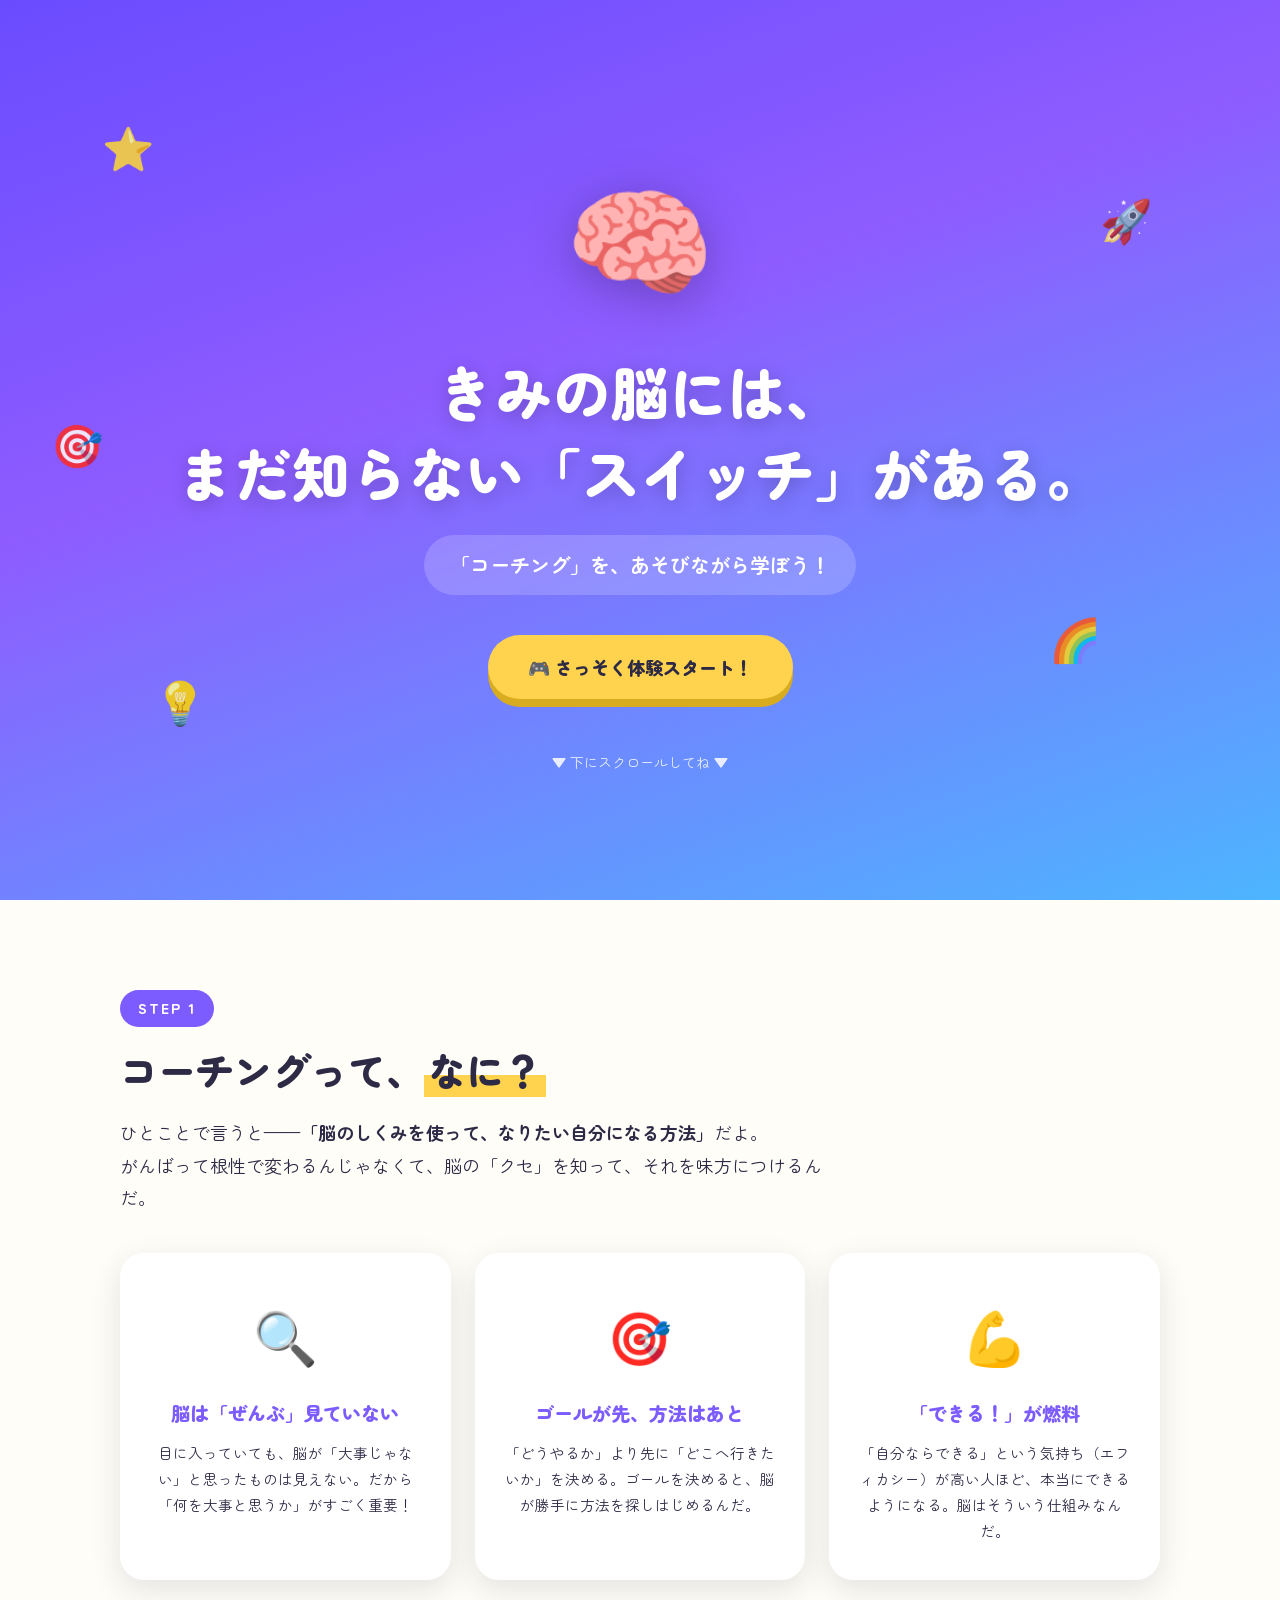
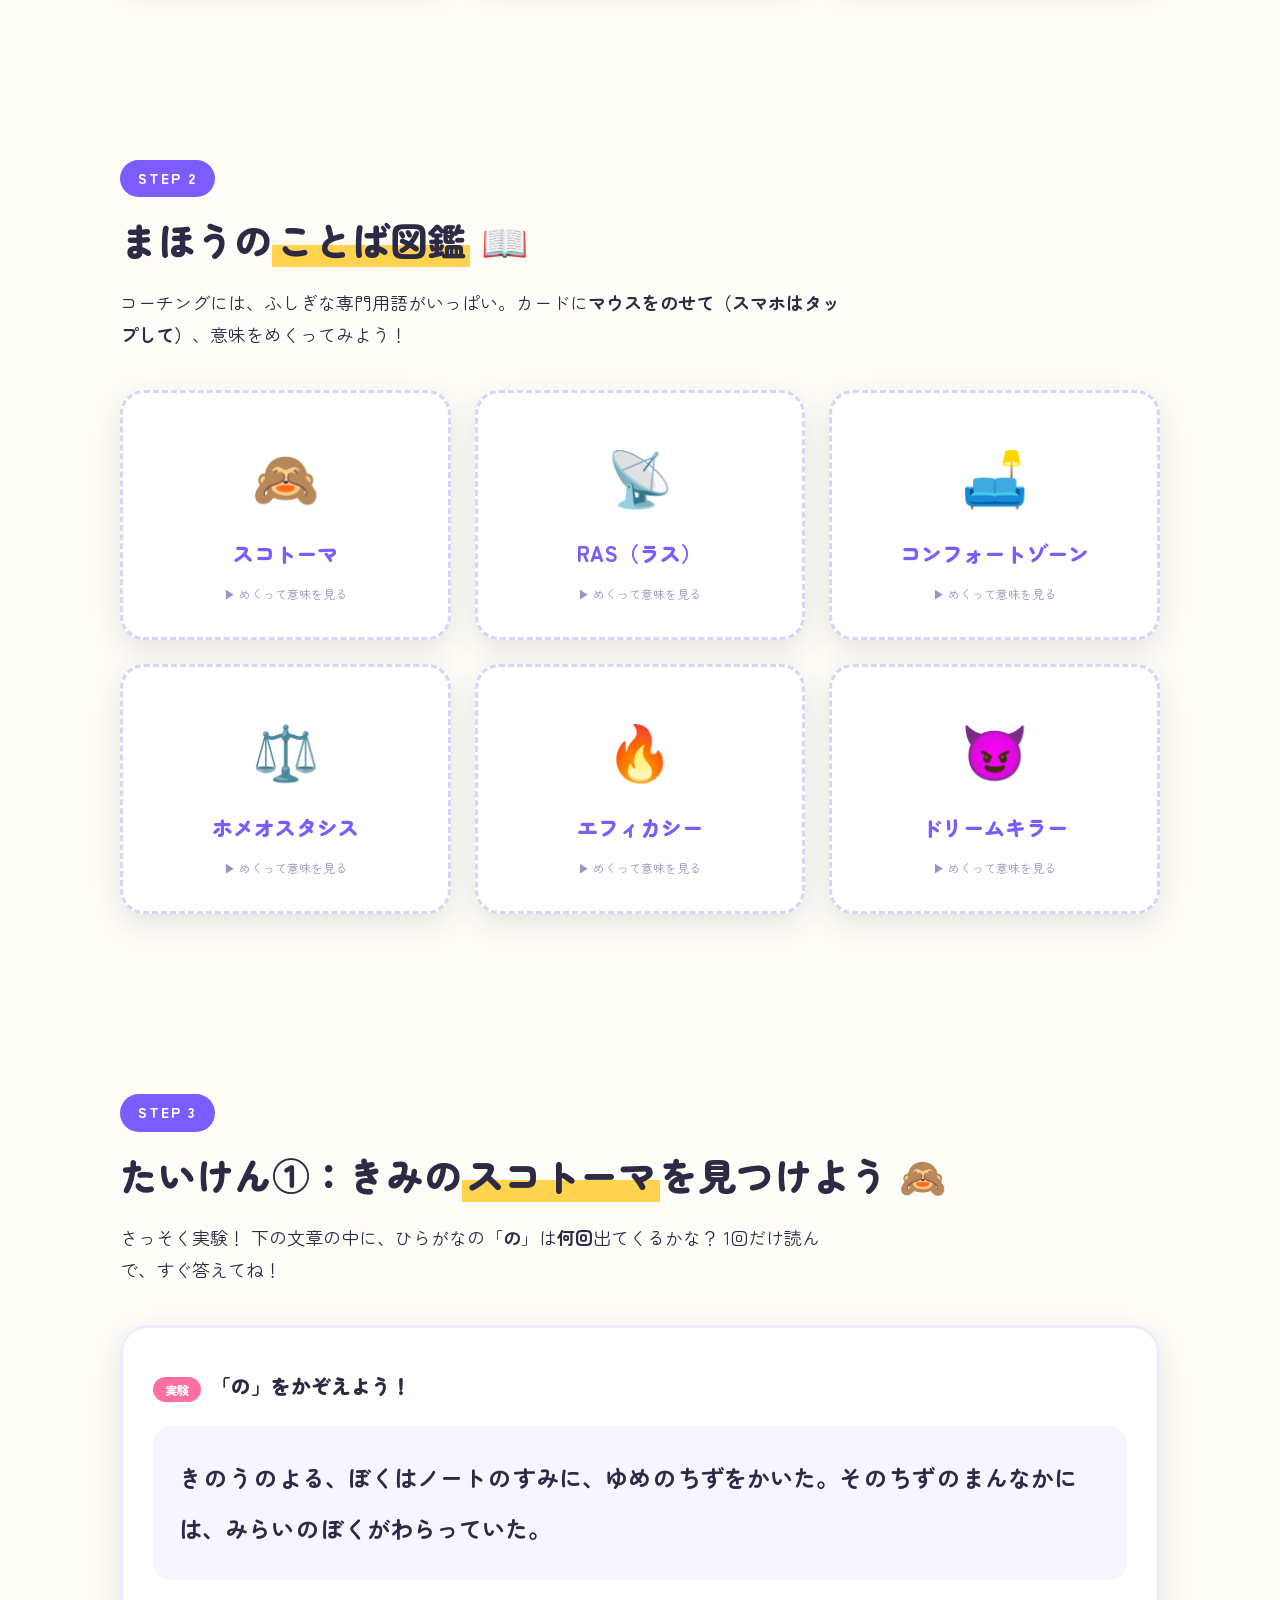
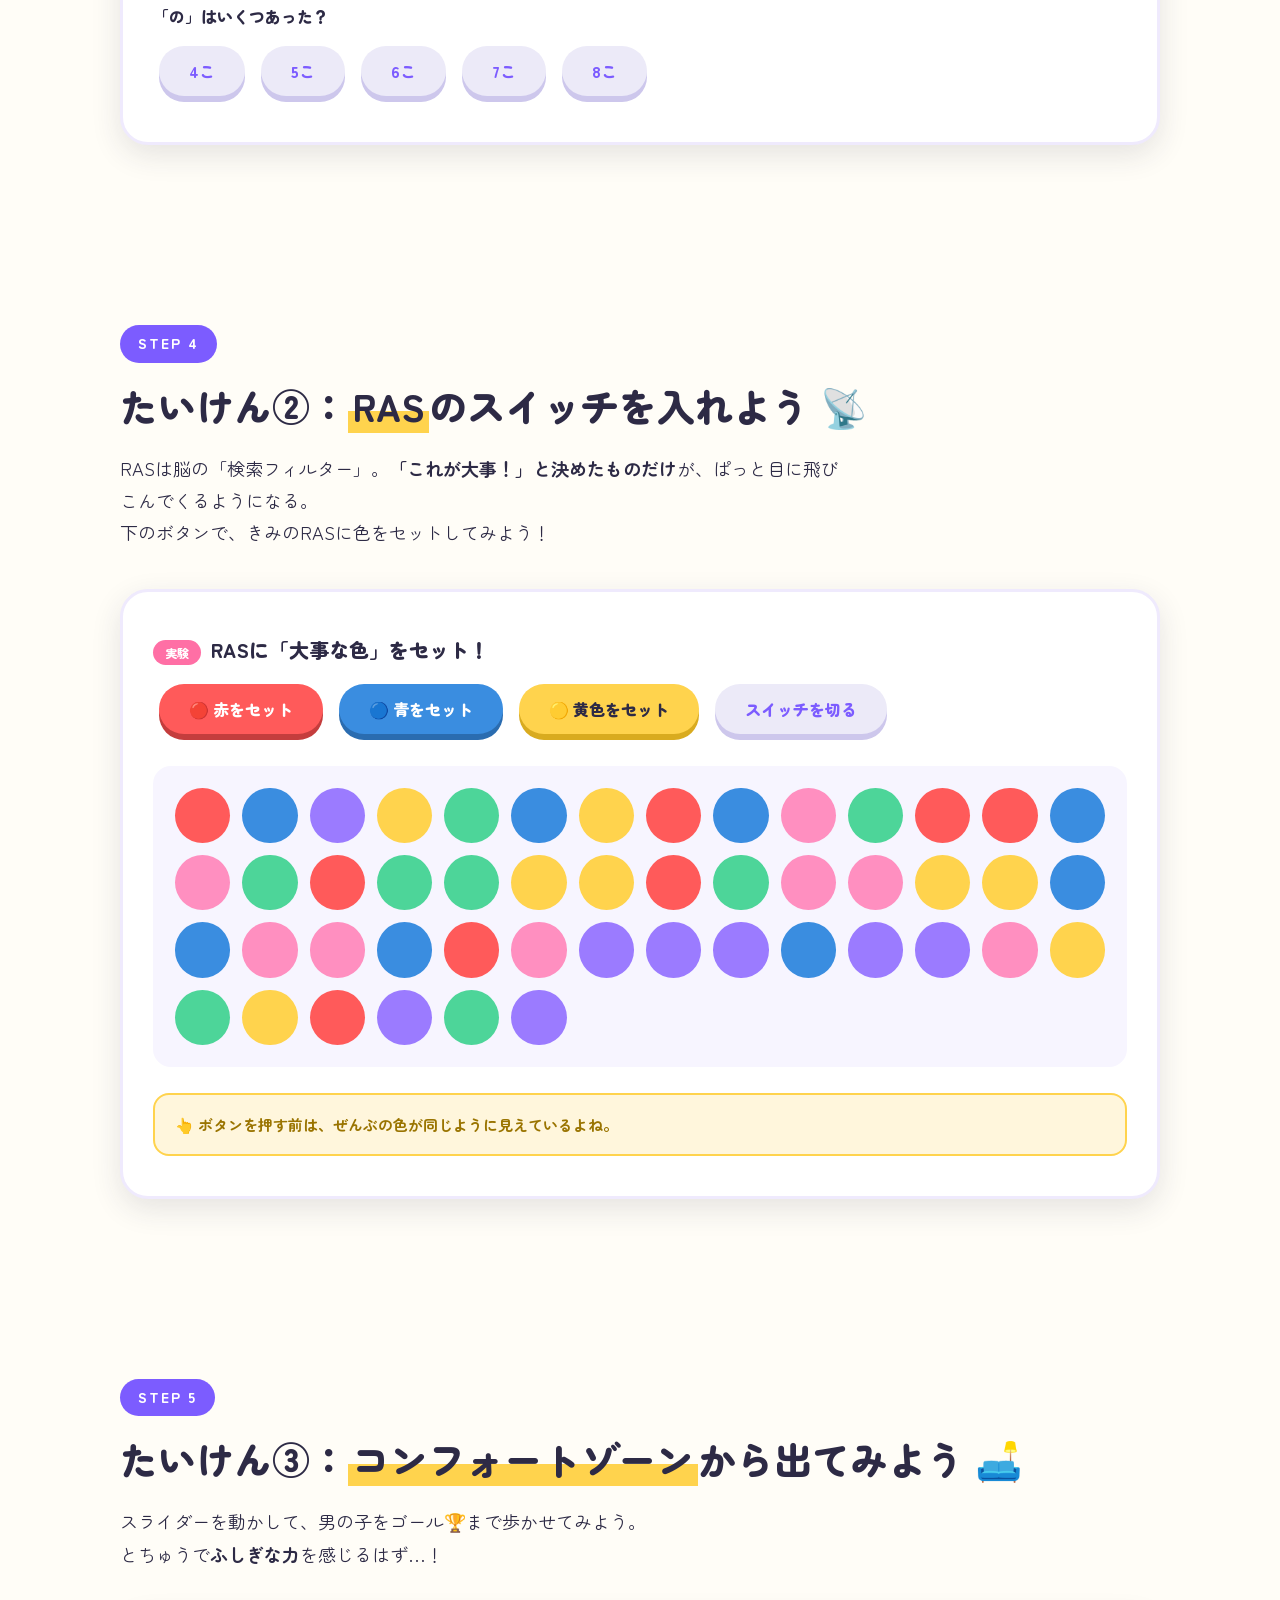
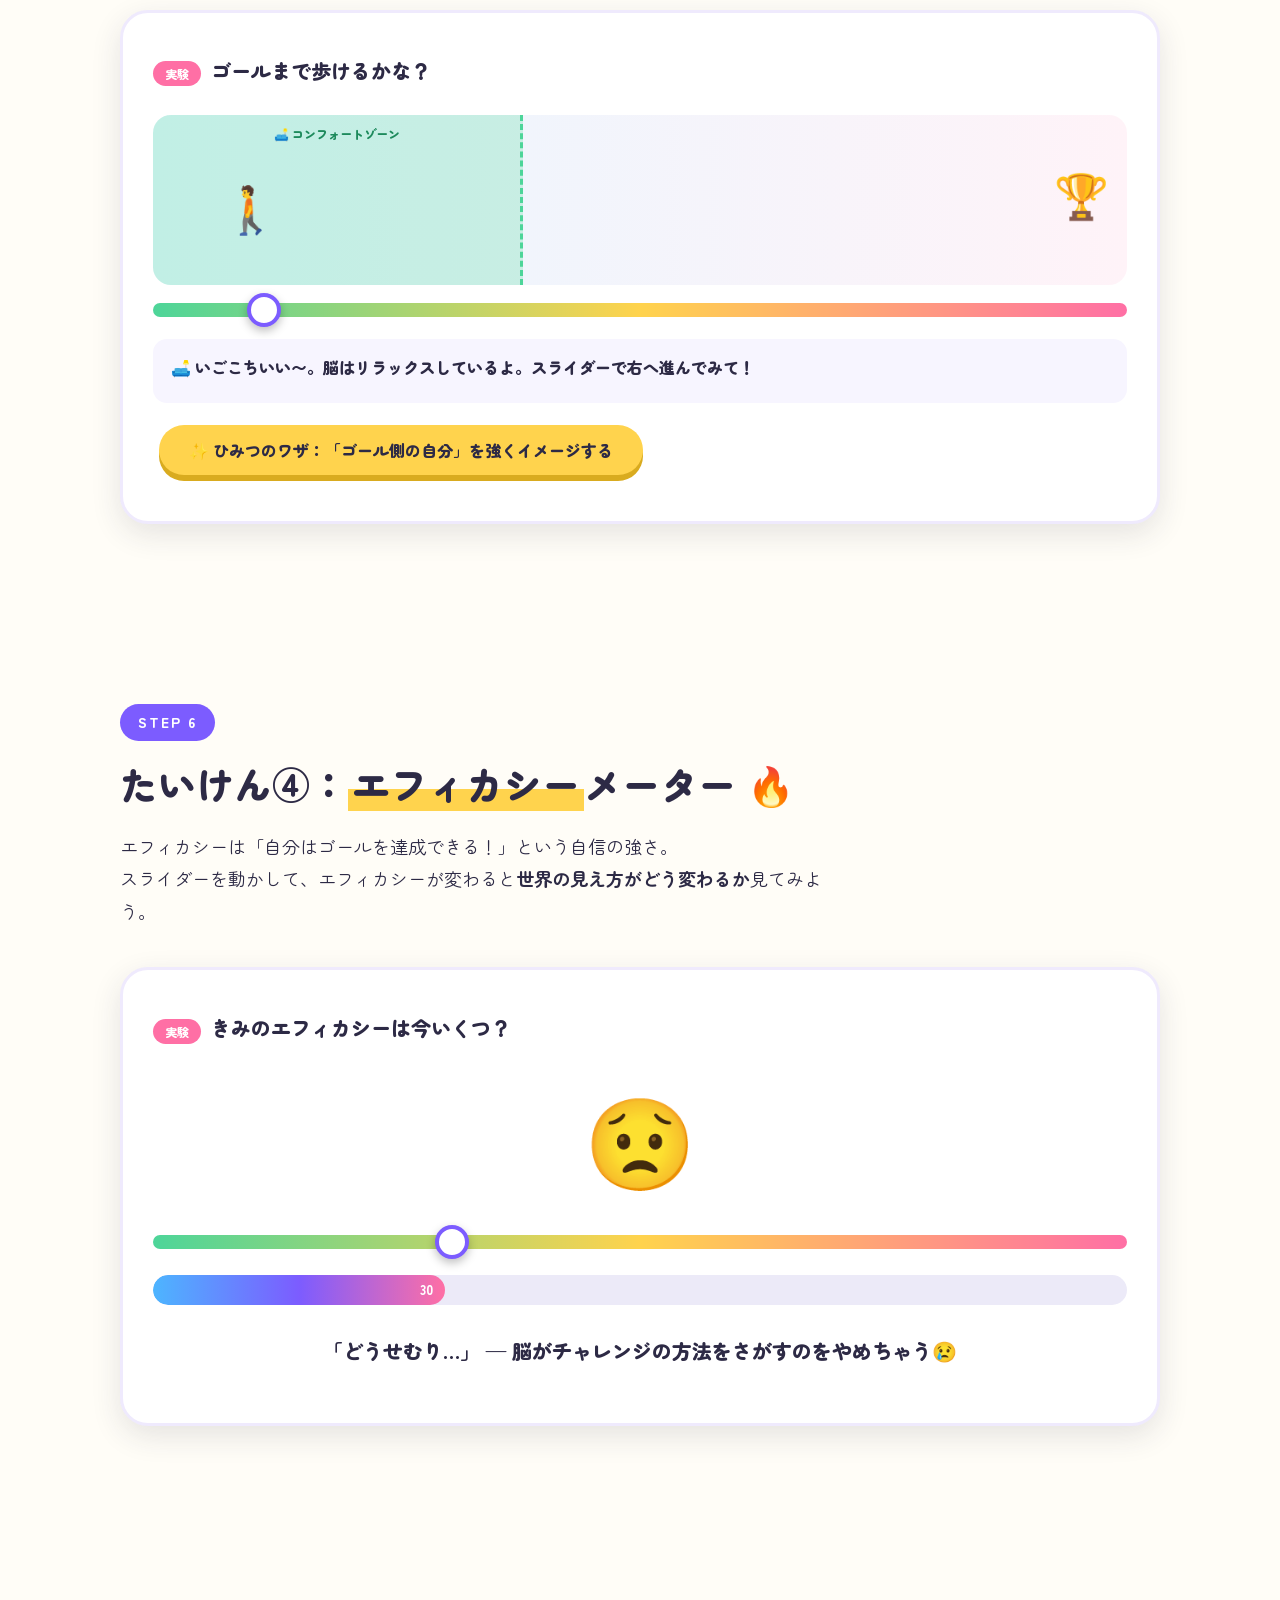
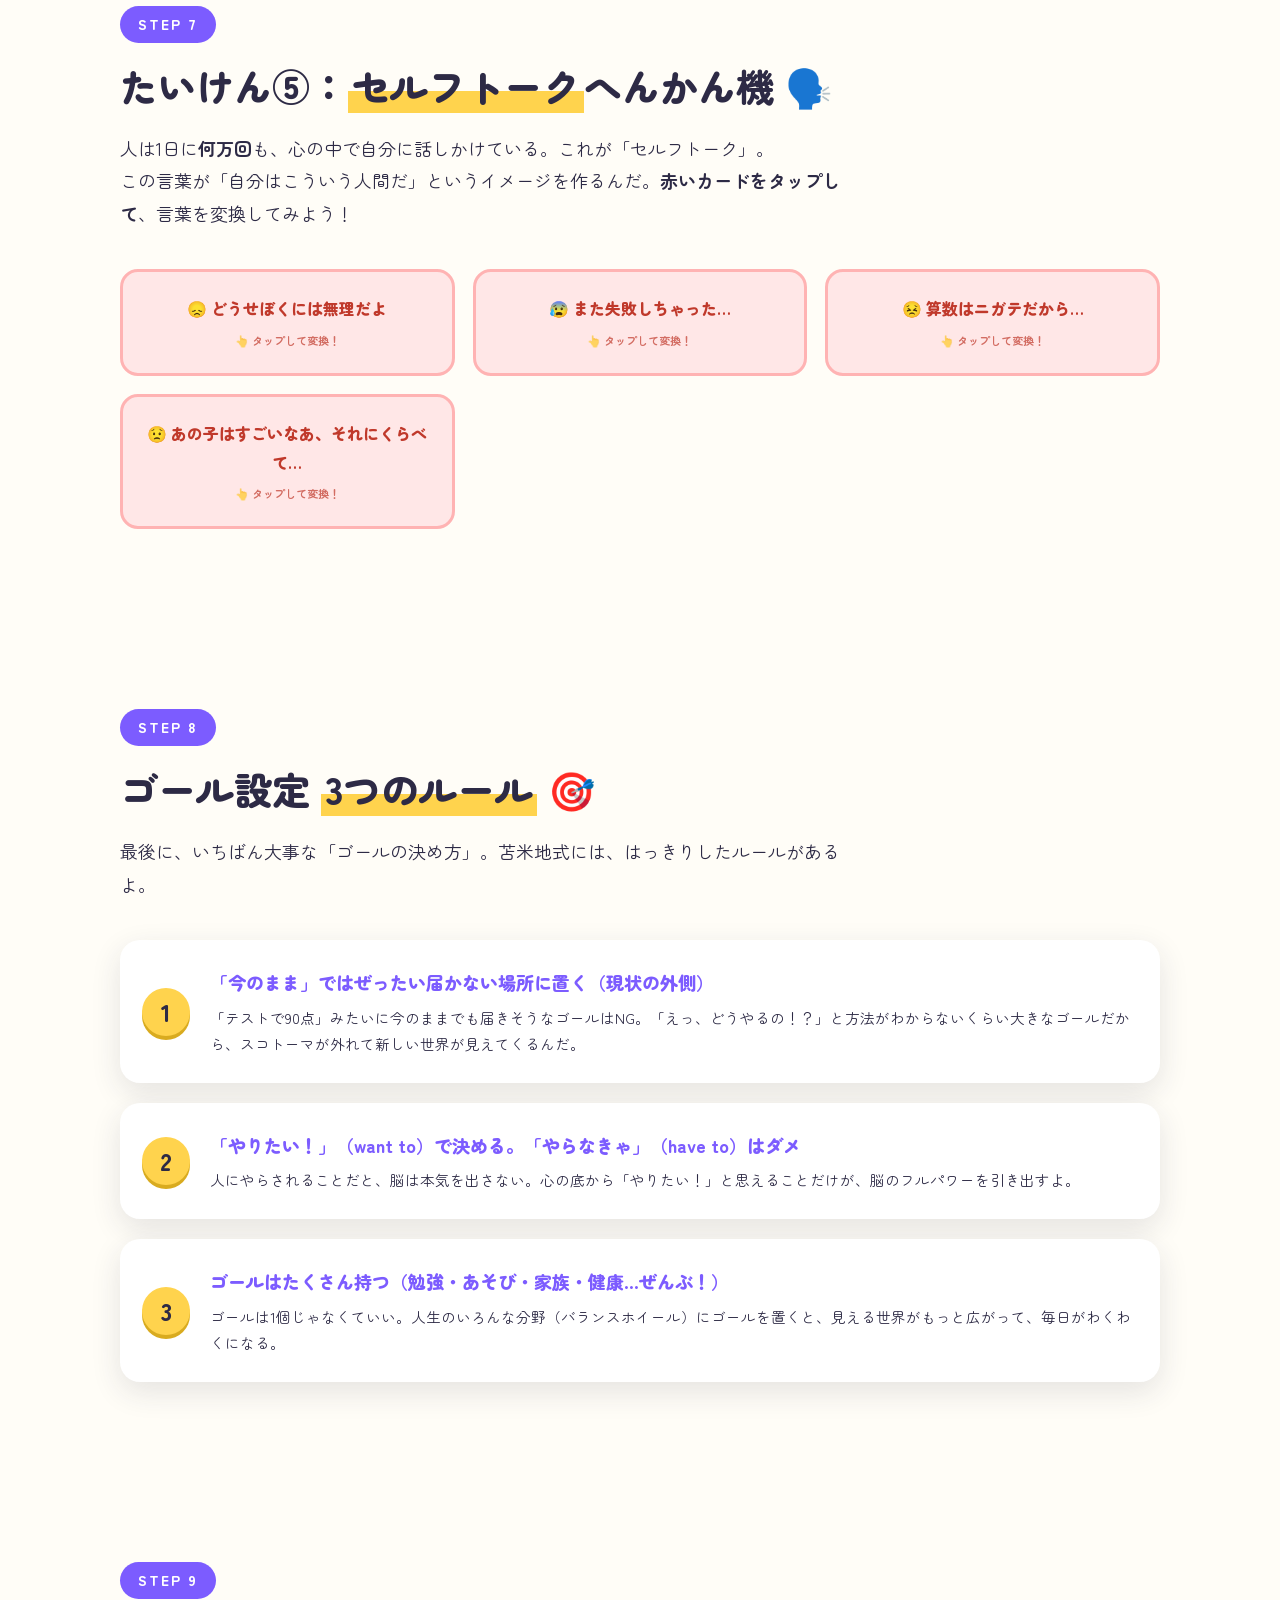
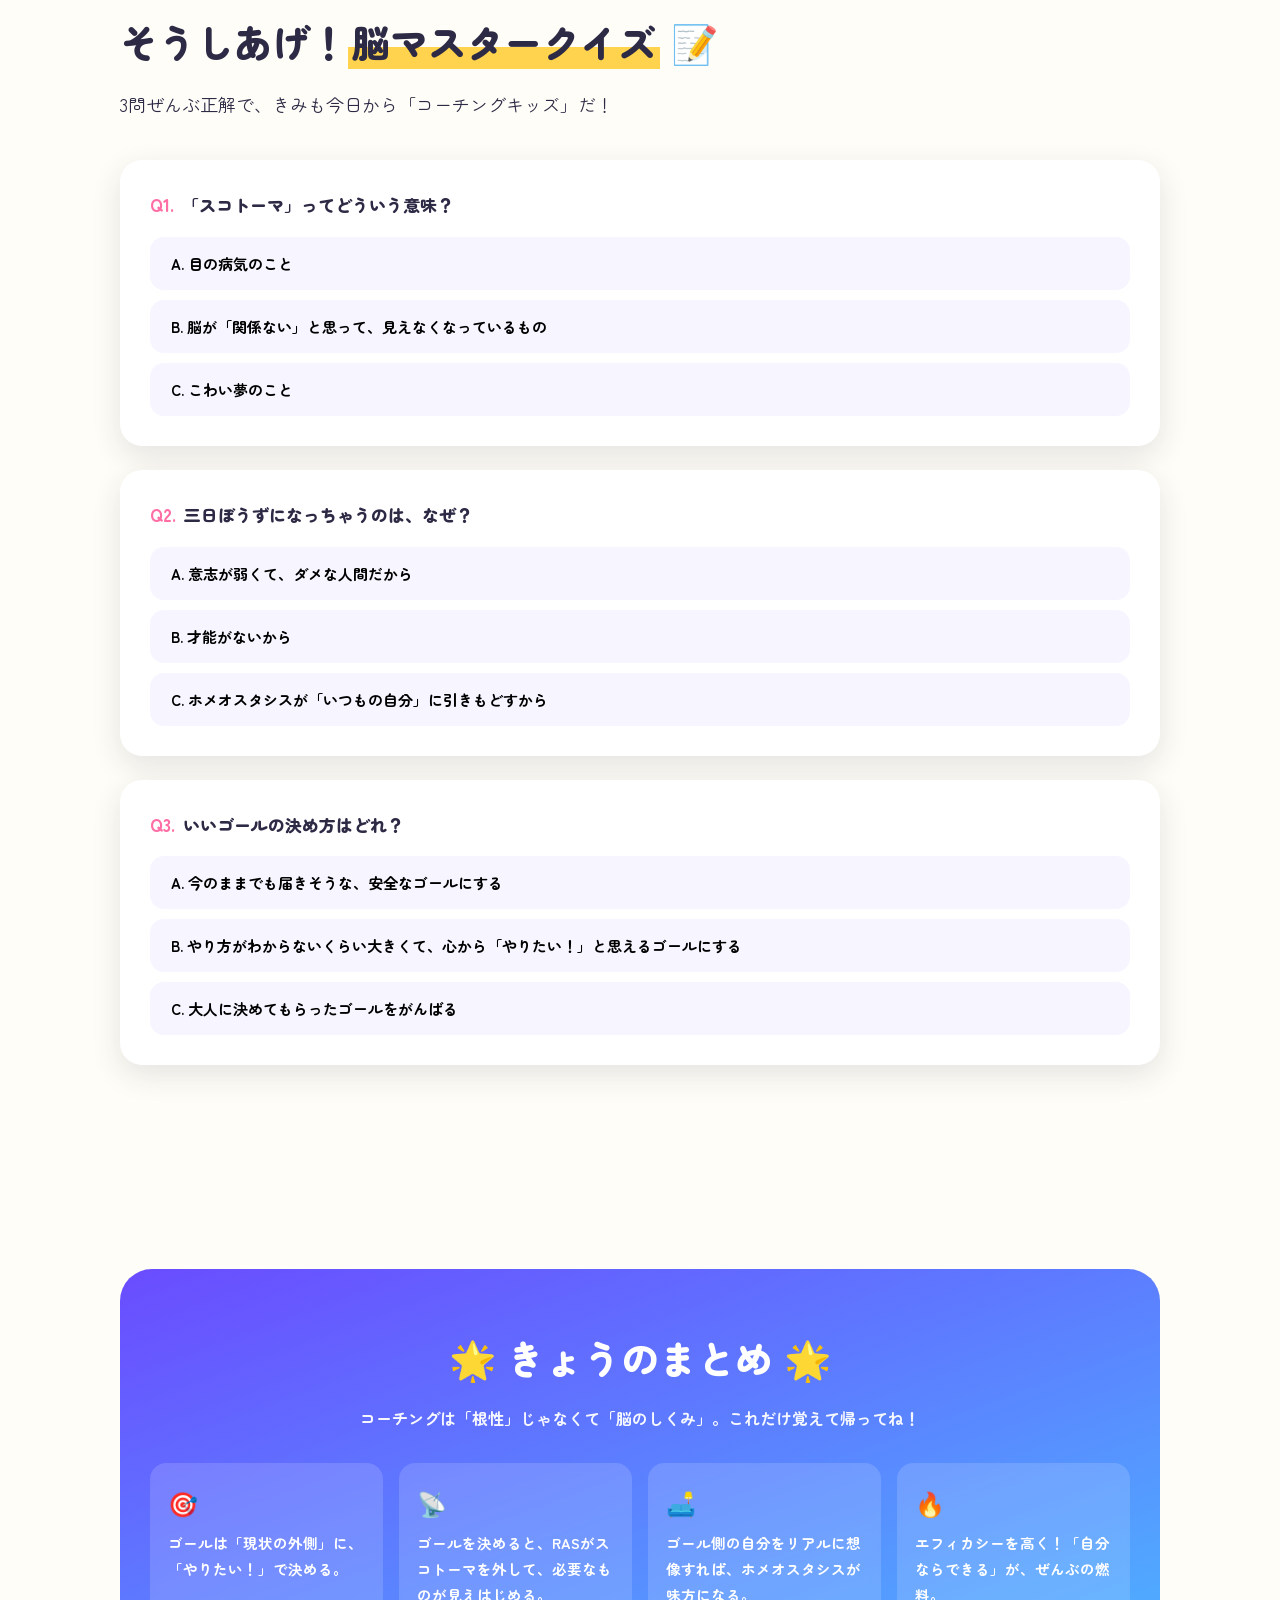
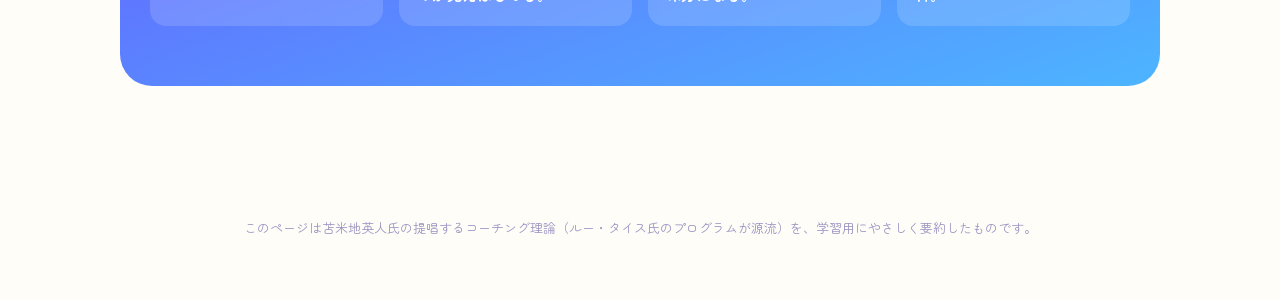
==== commit 4a39e3ed: "fix: スマホでフリップカードが2回目のタップで元に戻らない問題を修正（hoverめくりをマウス限定化）" ====
--- a/index.html
+++ b/index.html
@@ -127,7 +127,11 @@
     transition: transform 0.7s cubic-bezier(0.3, 1.2, 0.4, 1);
     transform-style: preserve-3d;
   }
-  .flip-card:hover .flip-inner, .flip-card.flipped .flip-inner { transform: rotateY(180deg); }
+  .flip-card.flipped .flip-inner { transform: rotateY(180deg); }
+  /* hoverでのめくりはマウス操作デバイス限定（スマホはタップのトグルのみ。hoverが残って戻らなくなるのを防ぐ） */
+  @media (hover: hover) and (pointer: fine) {
+    .flip-card:hover .flip-inner { transform: rotateY(180deg); }
+  }
   .flip-face {
     position: absolute; inset: 0; backface-visibility: hidden;
     border-radius: 24px; padding: 26px; display: flex; flex-direction: column;
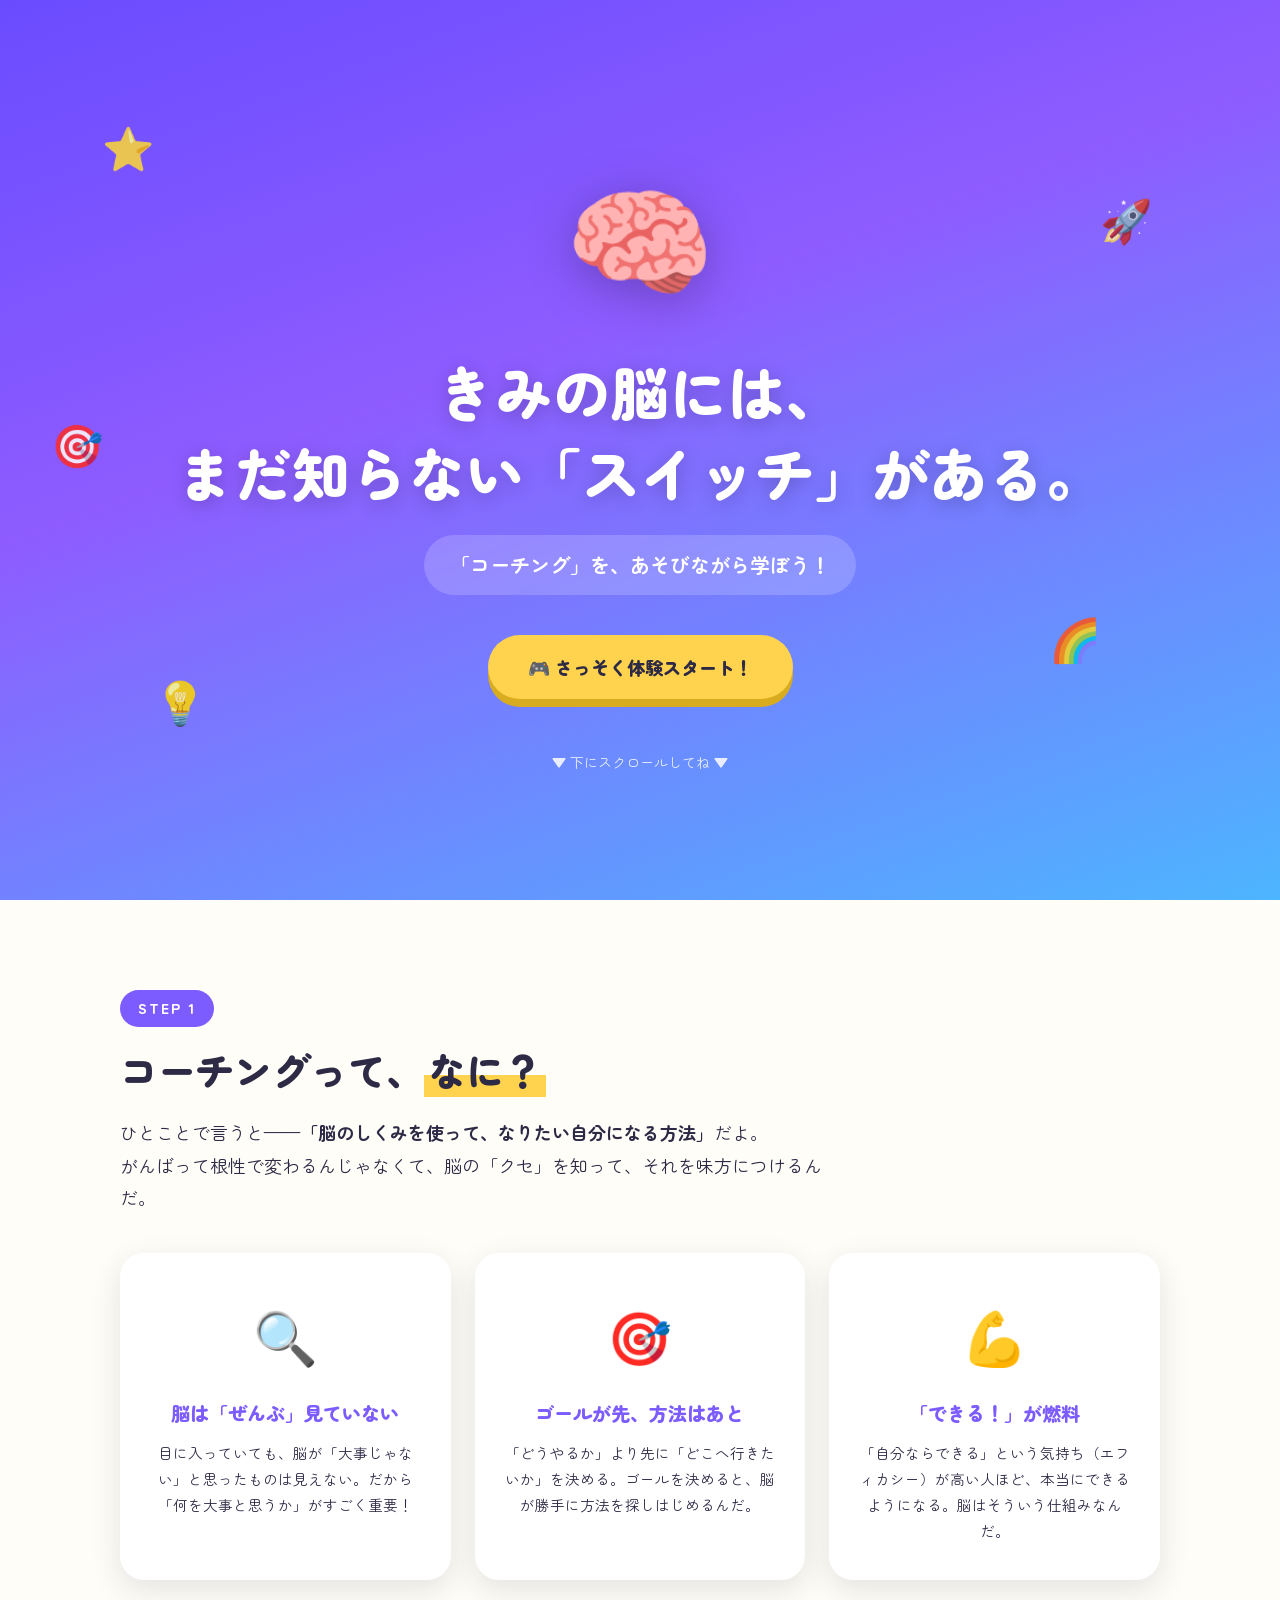
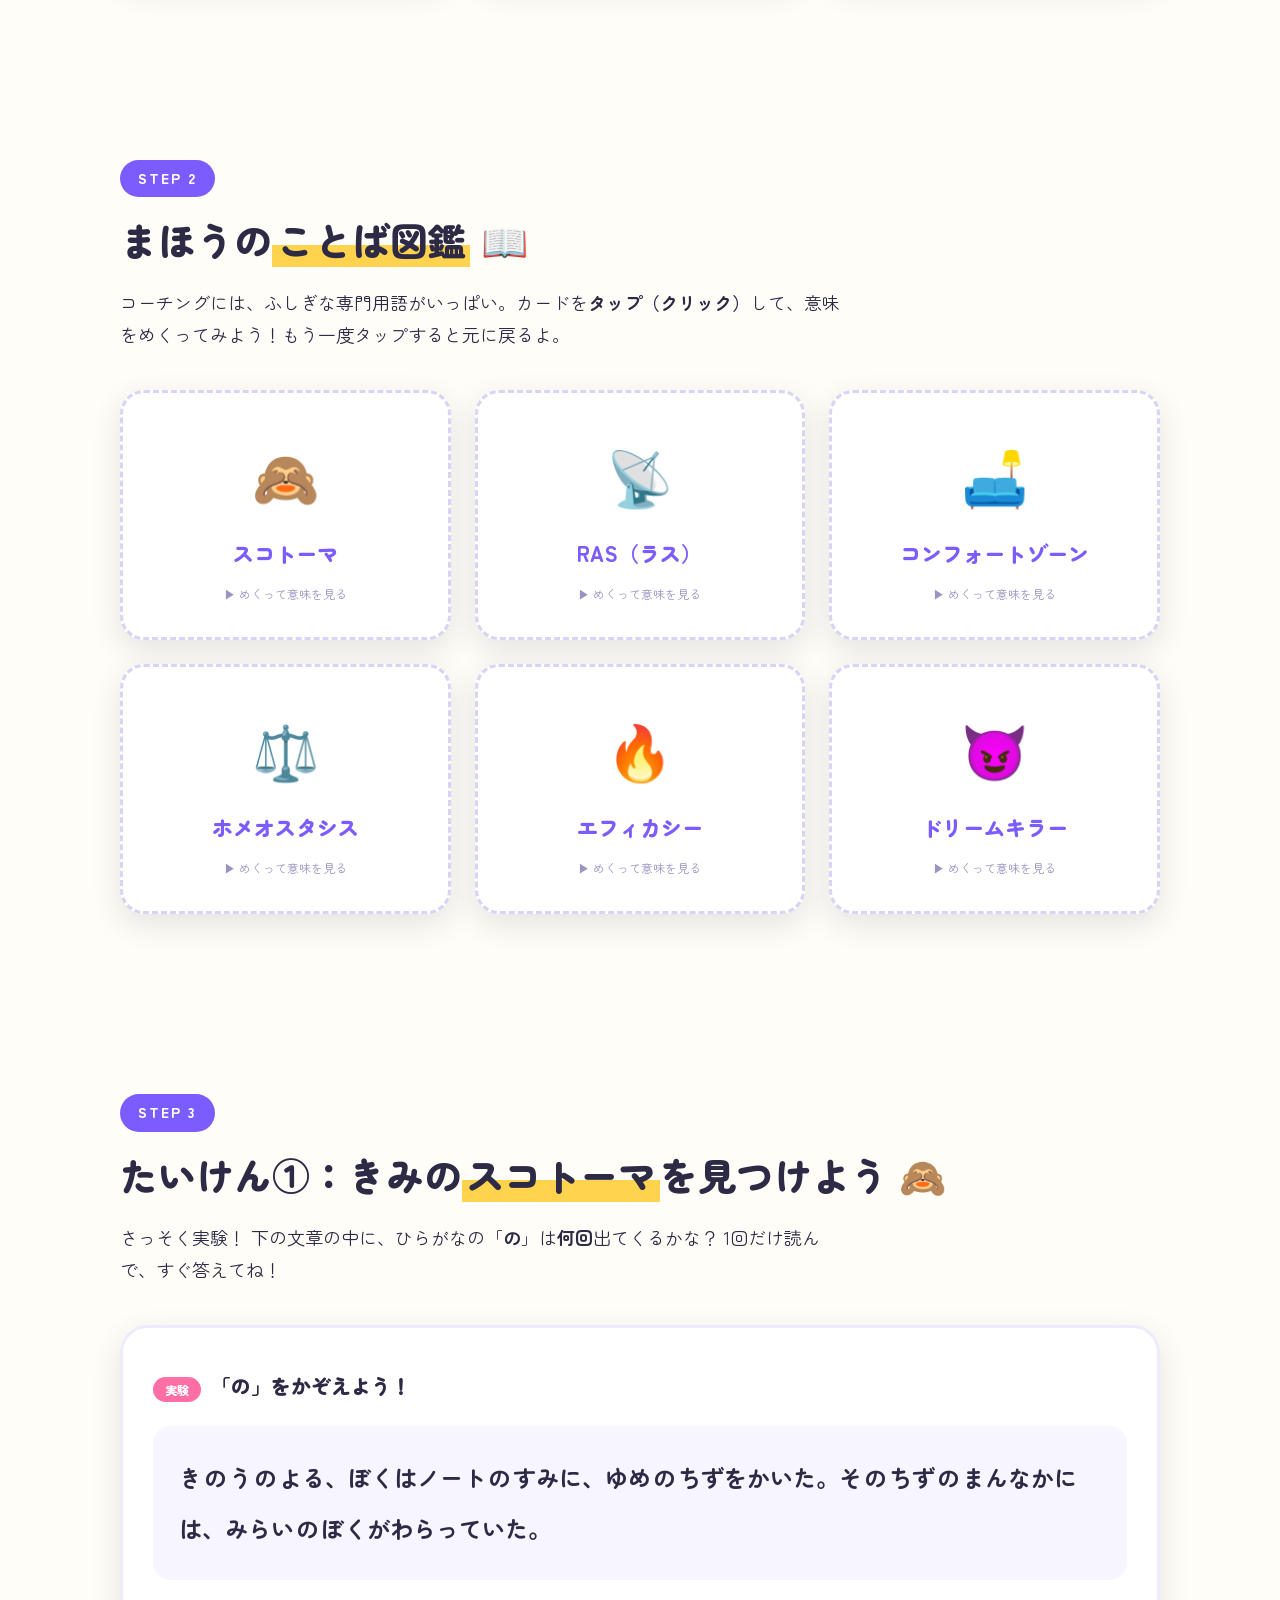
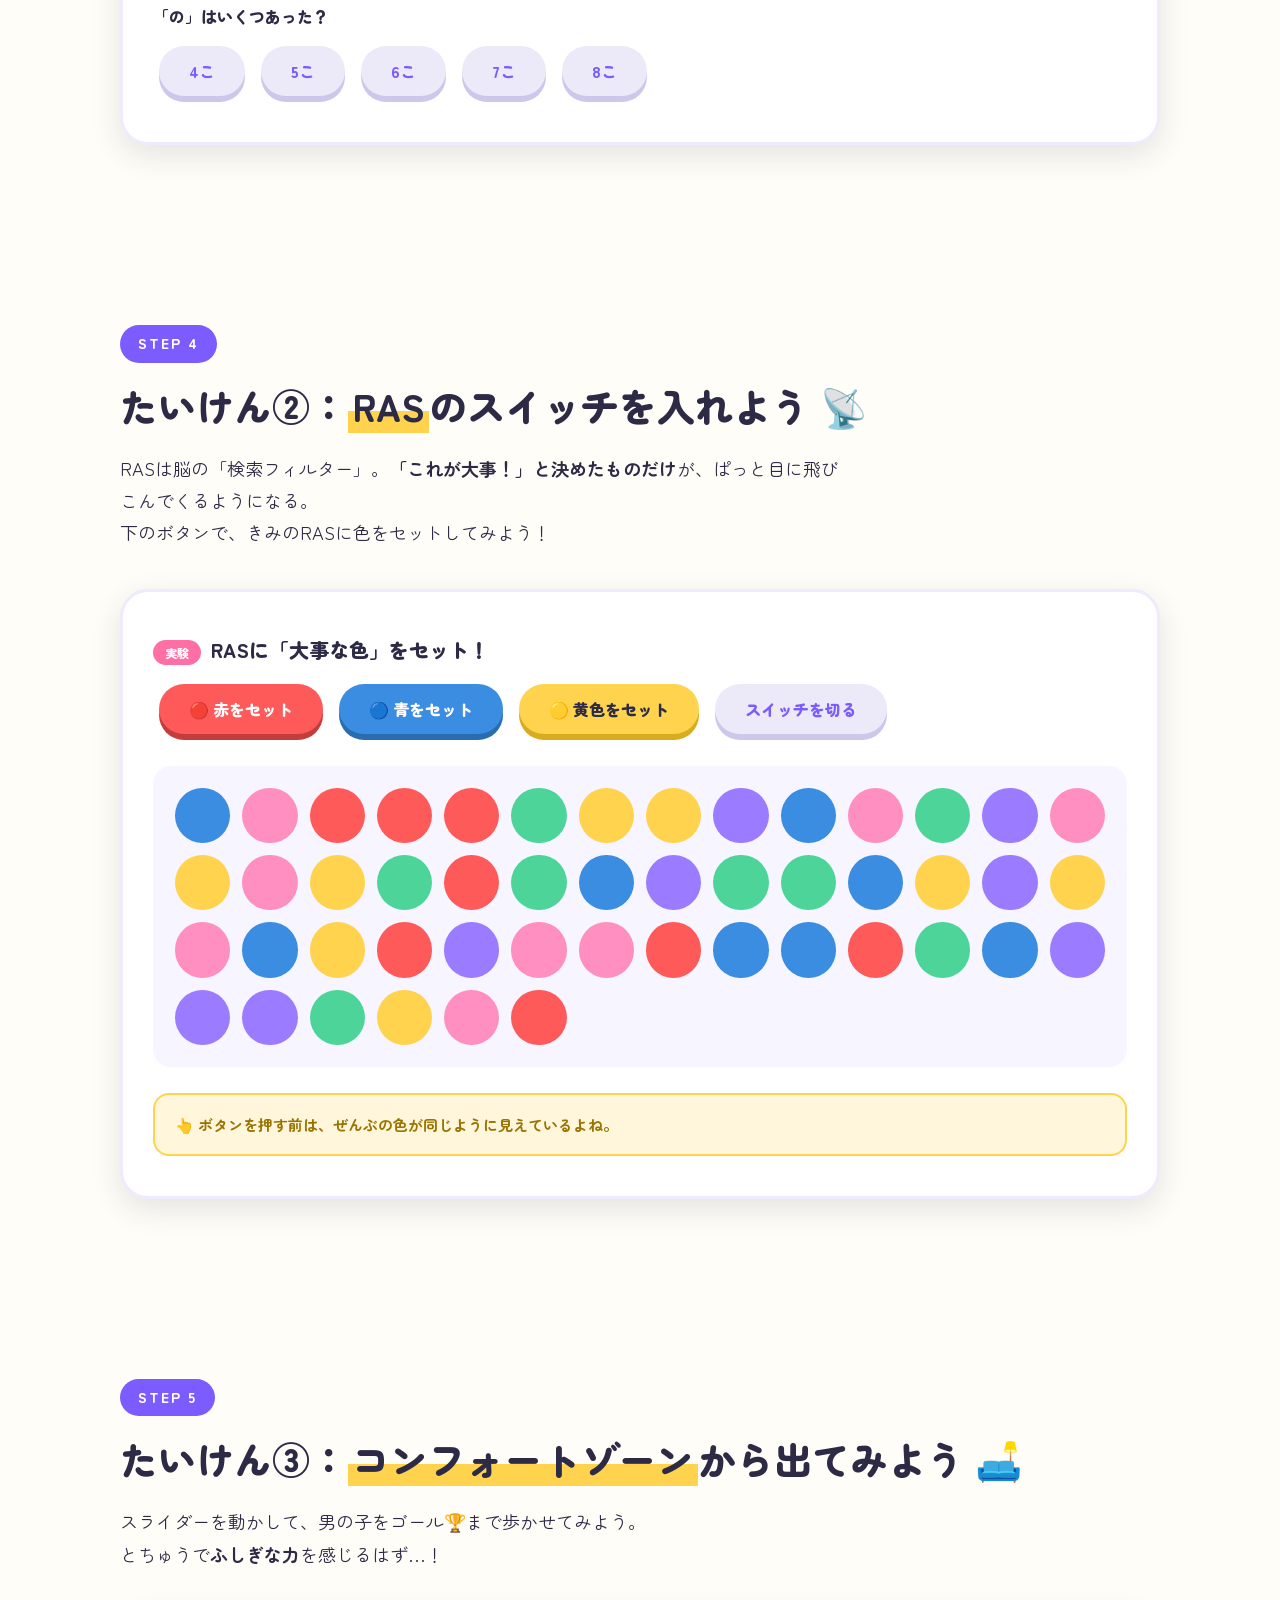
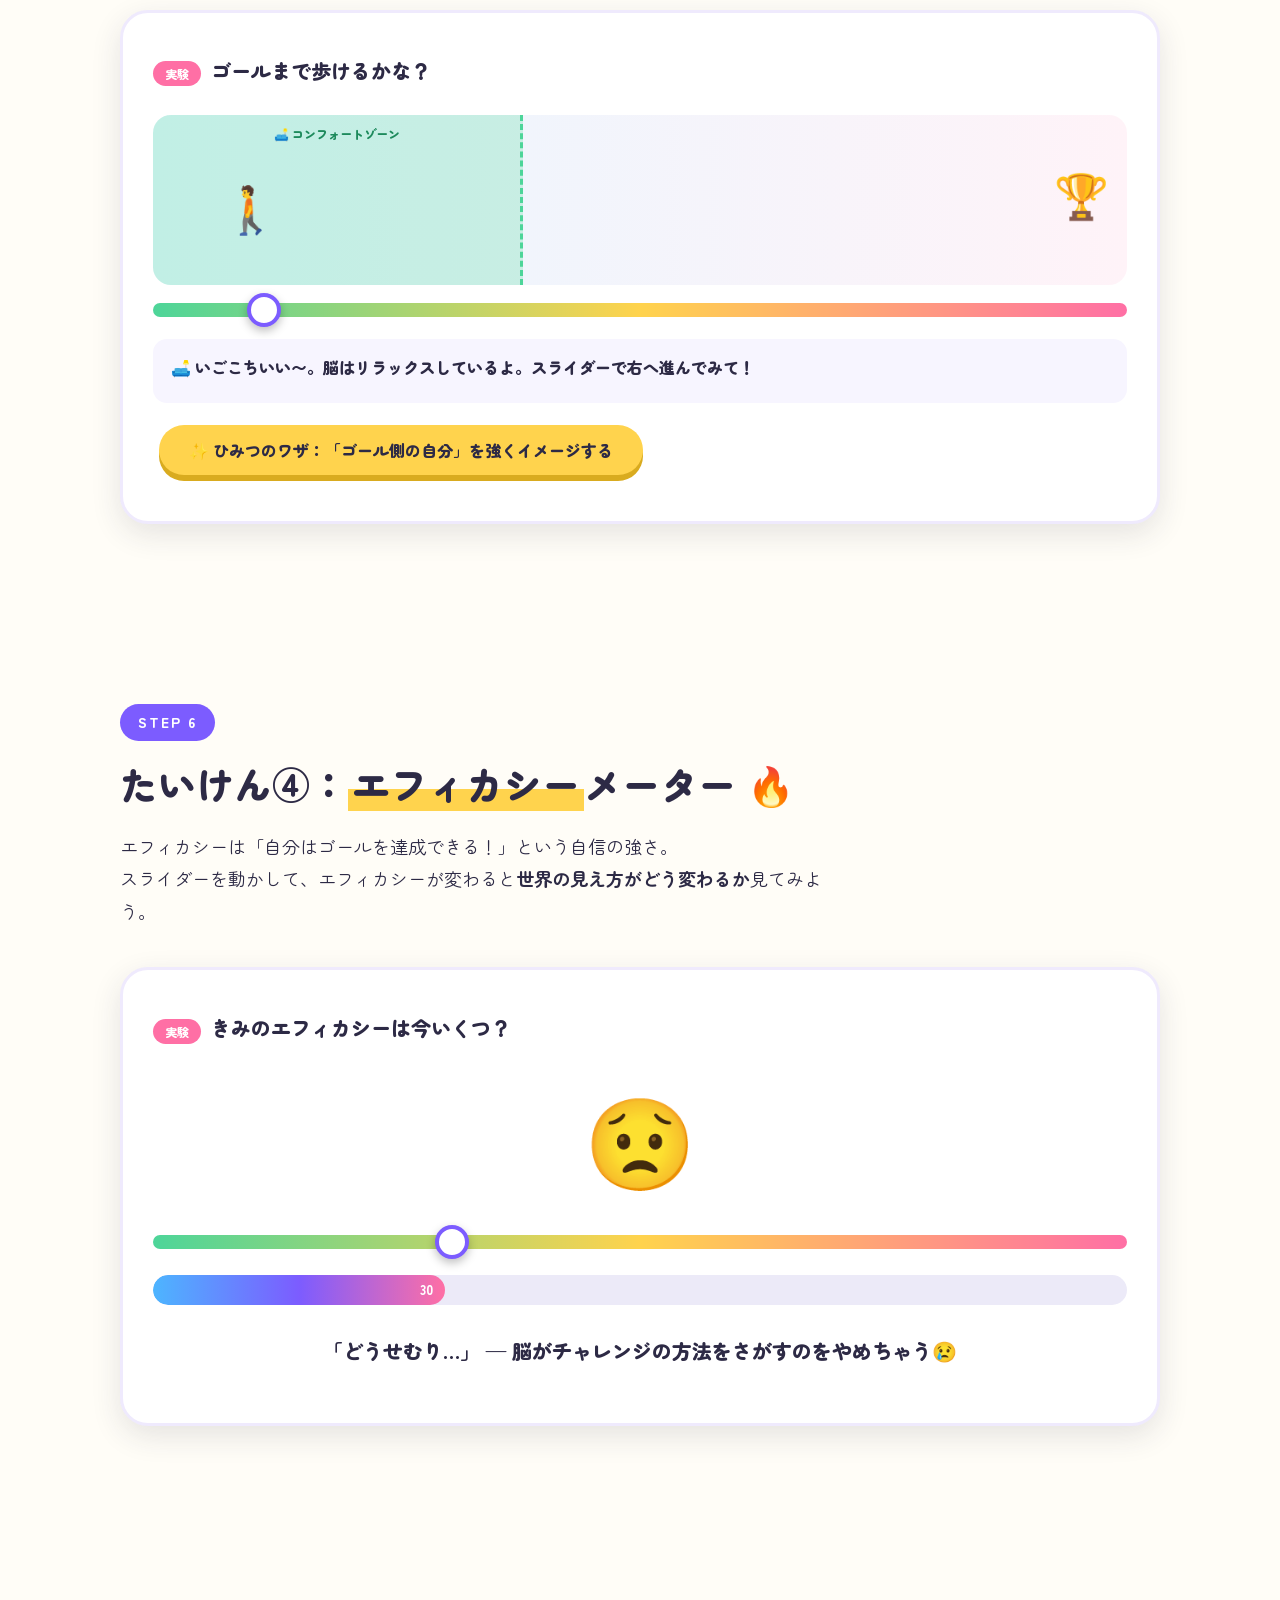
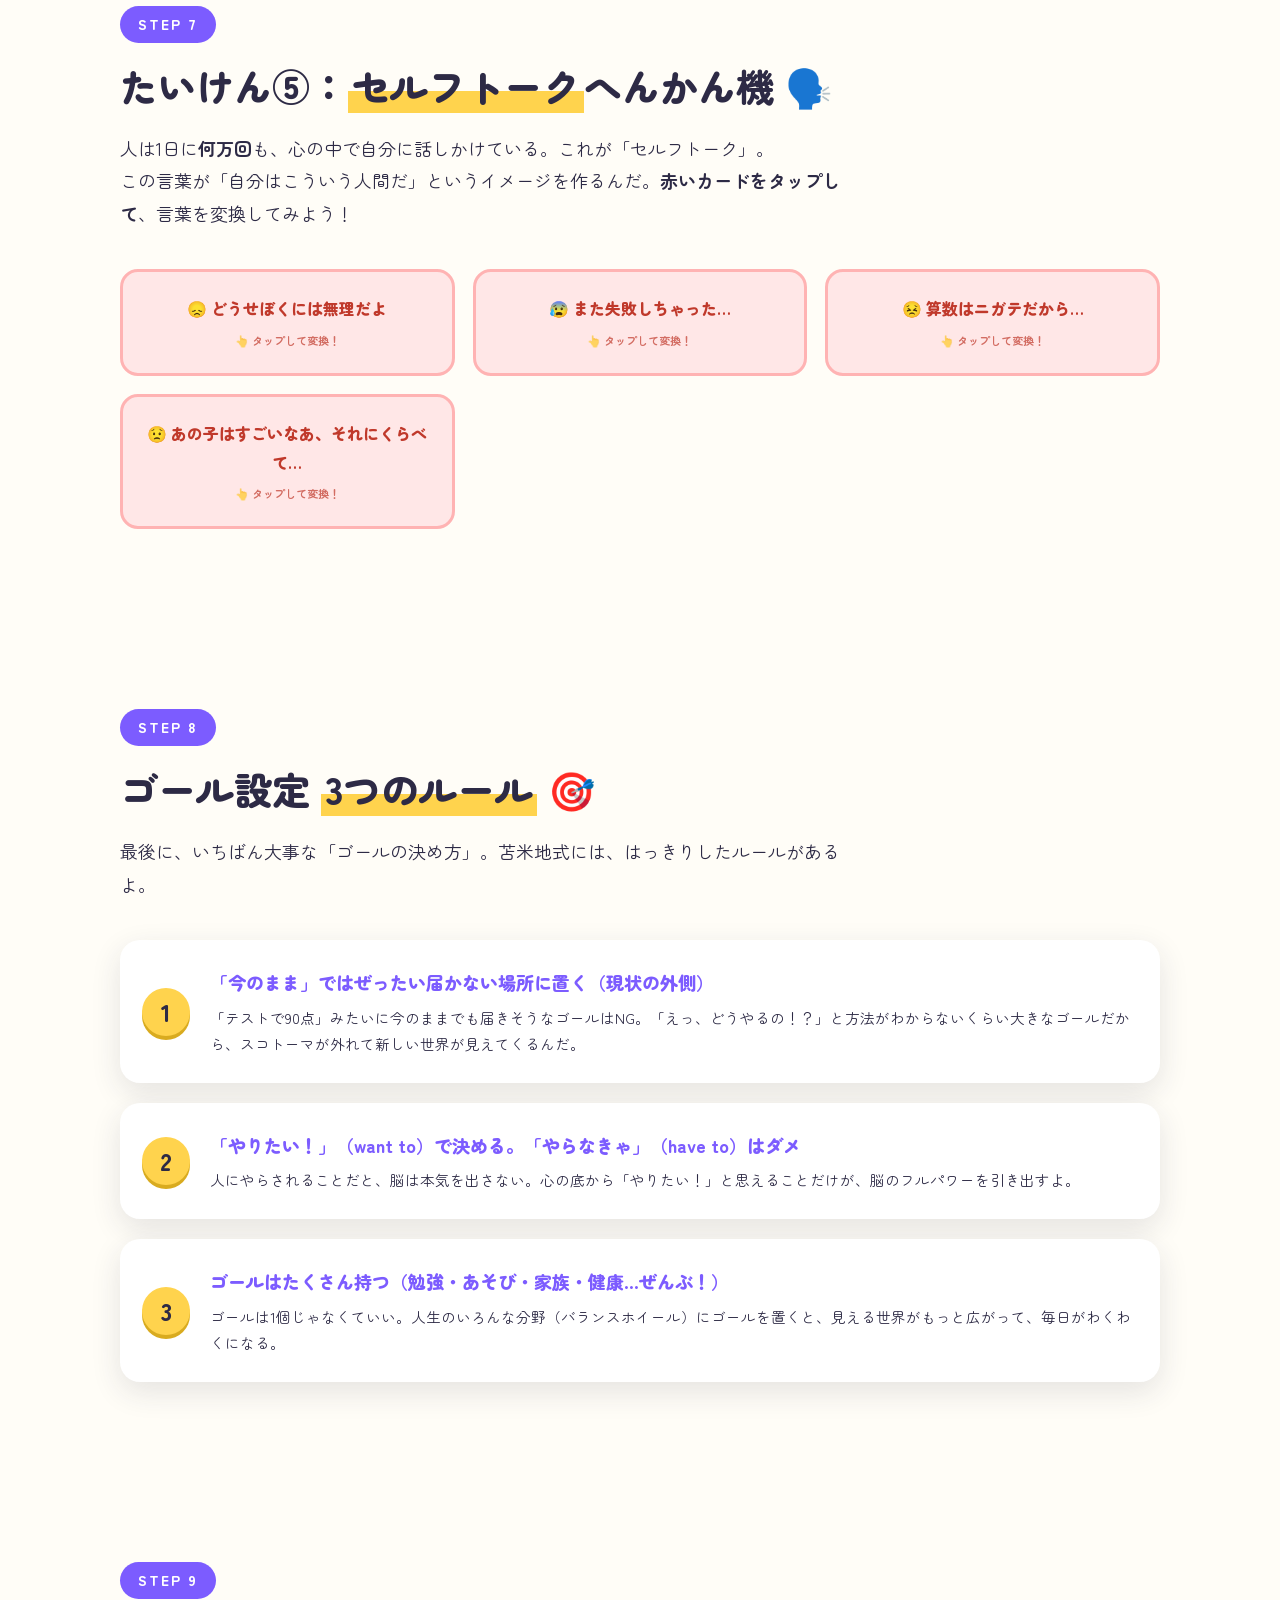
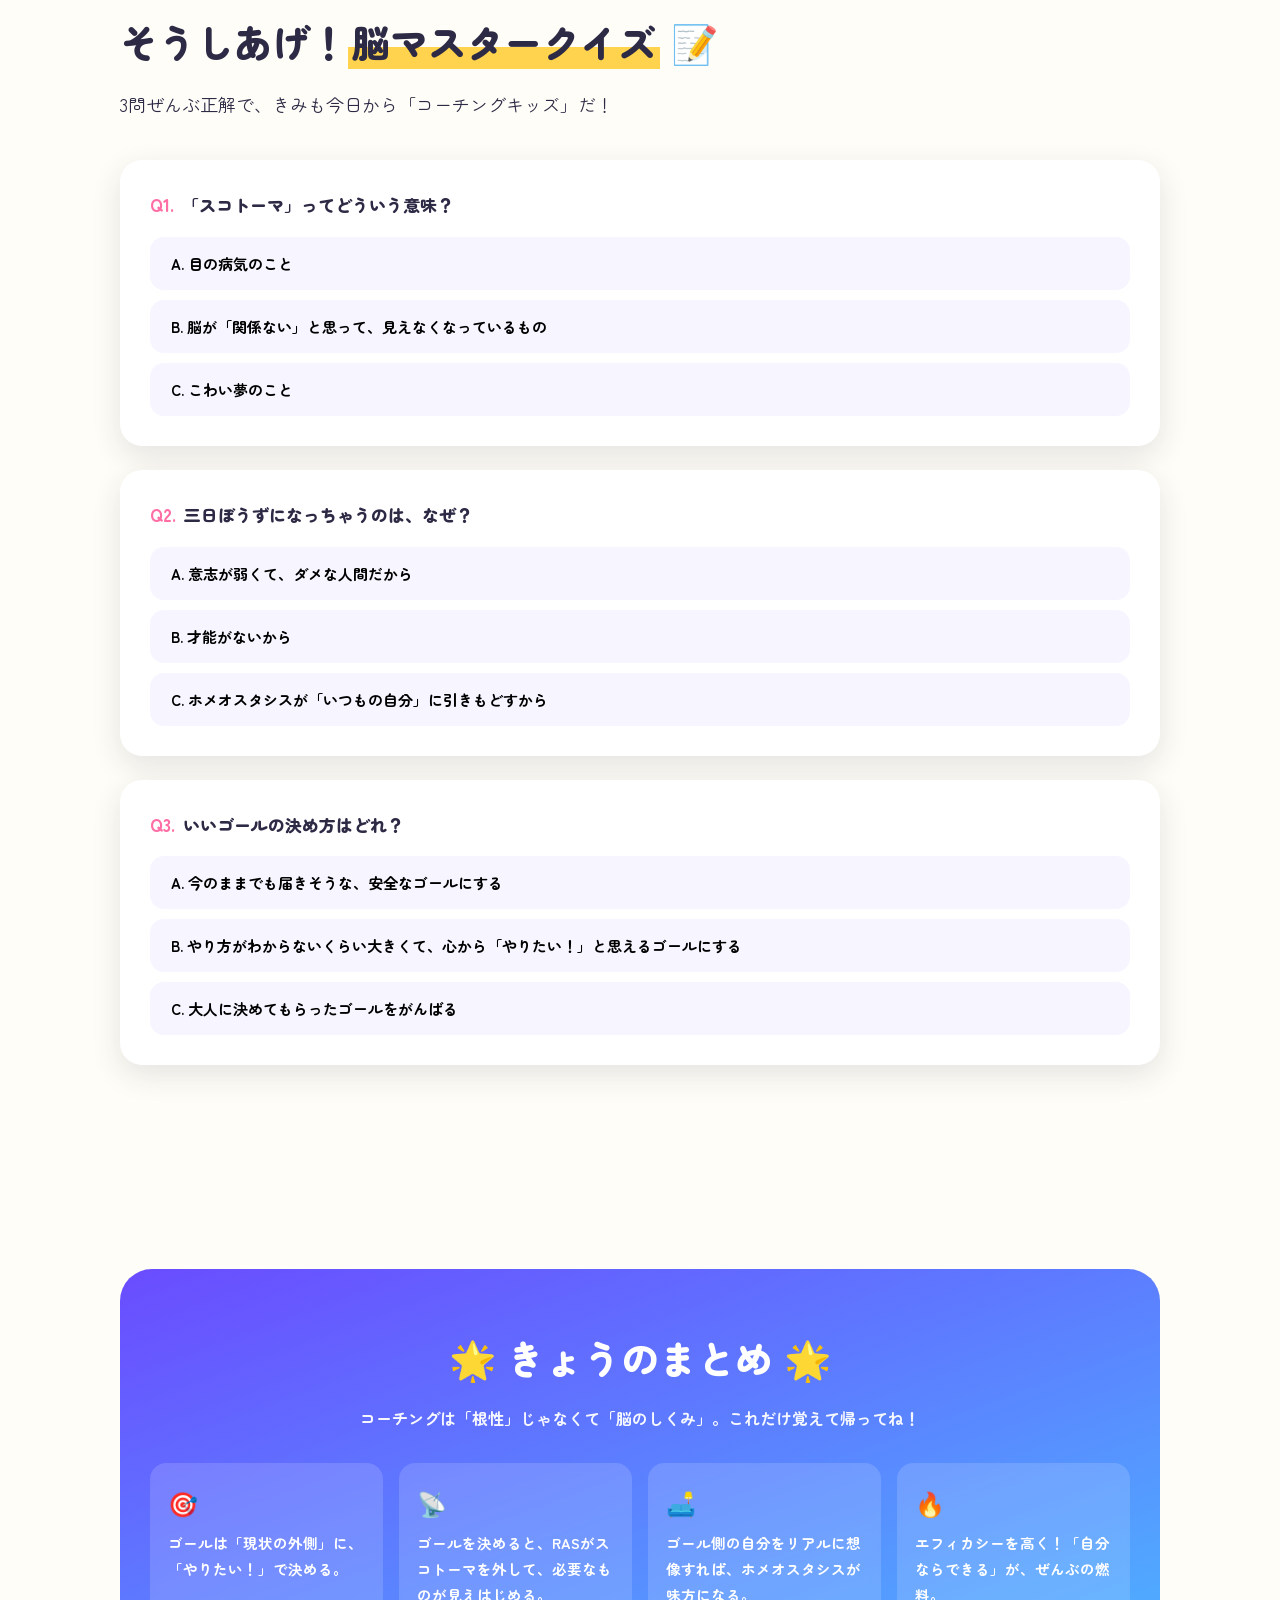
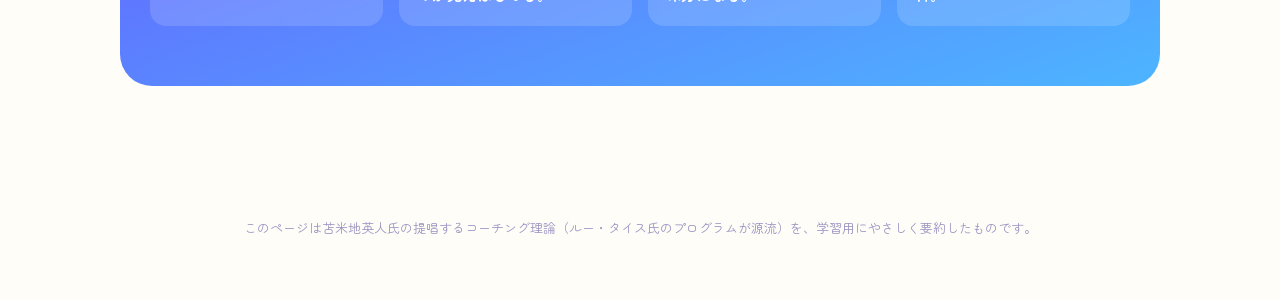
==== commit 8b213073: "fix: フリップカードをタップのトグル専用に統一（hoverめくり廃止・カード間の干渉を解消）" ====
--- a/index.html
+++ b/index.html
@@ -127,10 +127,12 @@
     transition: transform 0.7s cubic-bezier(0.3, 1.2, 0.4, 1);
     transform-style: preserve-3d;
   }
+  /* めくる操作はタップ（クリック）のトグルのみ。hoverではめくらない（カード同士が干渉しないように） */
   .flip-card.flipped .flip-inner { transform: rotateY(180deg); }
-  /* hoverでのめくりはマウス操作デバイス限定（スマホはタップのトグルのみ。hoverが残って戻らなくなるのを防ぐ） */
+  /* PCではhover時にふわっと浮かせて「押せる」ことだけ伝える */
+  .flip-card { transition: transform 0.25s; }
   @media (hover: hover) and (pointer: fine) {
-    .flip-card:hover .flip-inner { transform: rotateY(180deg); }
+    .flip-card:hover { transform: translateY(-8px); }
   }
   .flip-face {
     position: absolute; inset: 0; backface-visibility: hidden;
@@ -377,7 +379,7 @@
 <section class="reveal">
   <span class="section-label">STEP 2</span>
   <h2>まほうの<span class="marker">ことば図鑑</span> 📖</h2>
-  <p class="lead">コーチングには、ふしぎな専門用語がいっぱい。カードに<b>マウスをのせて（スマホはタップして）</b>、意味をめくってみよう！</p>
+  <p class="lead">コーチングには、ふしぎな専門用語がいっぱい。カードを<b>タップ（クリック）</b>して、意味をめくってみよう！もう一度タップすると元に戻るよ。</p>
 
   <div class="flip-grid">
     <div class="flip-card" onclick="this.classList.toggle('flipped')">
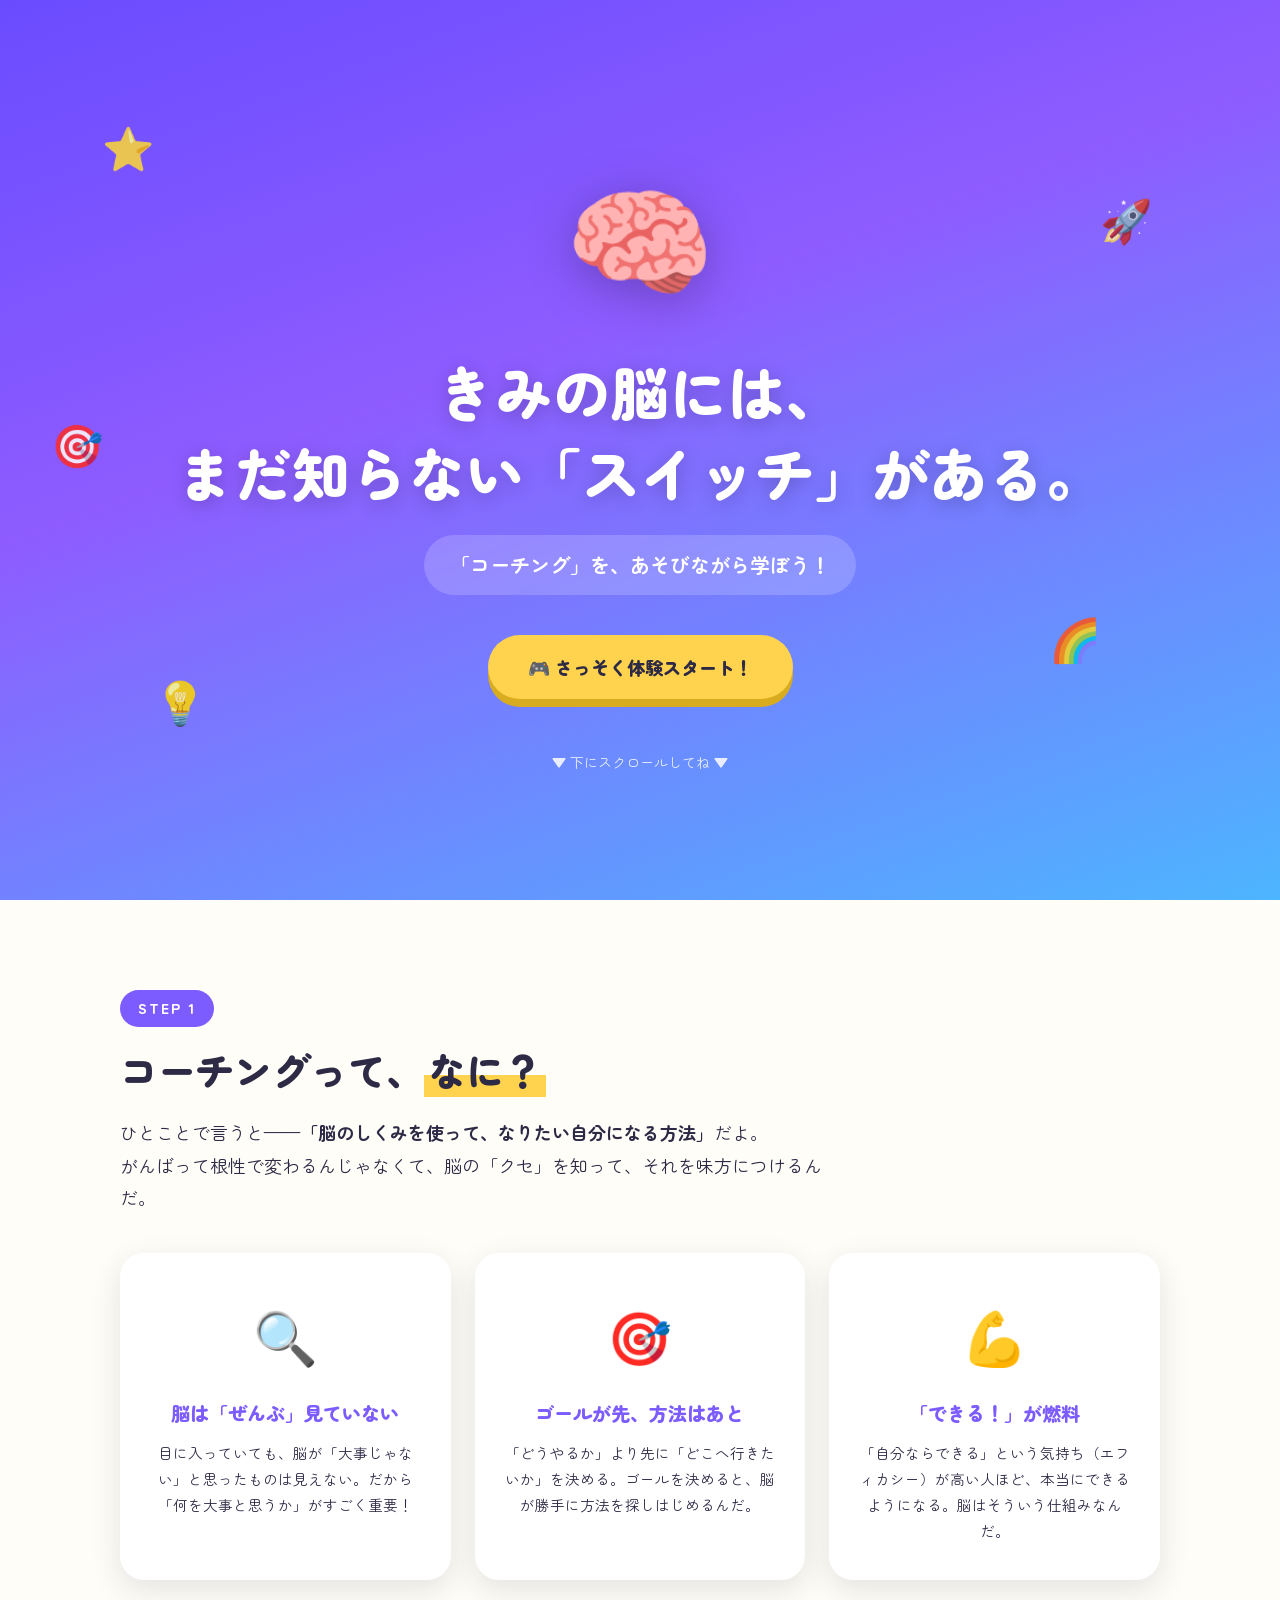
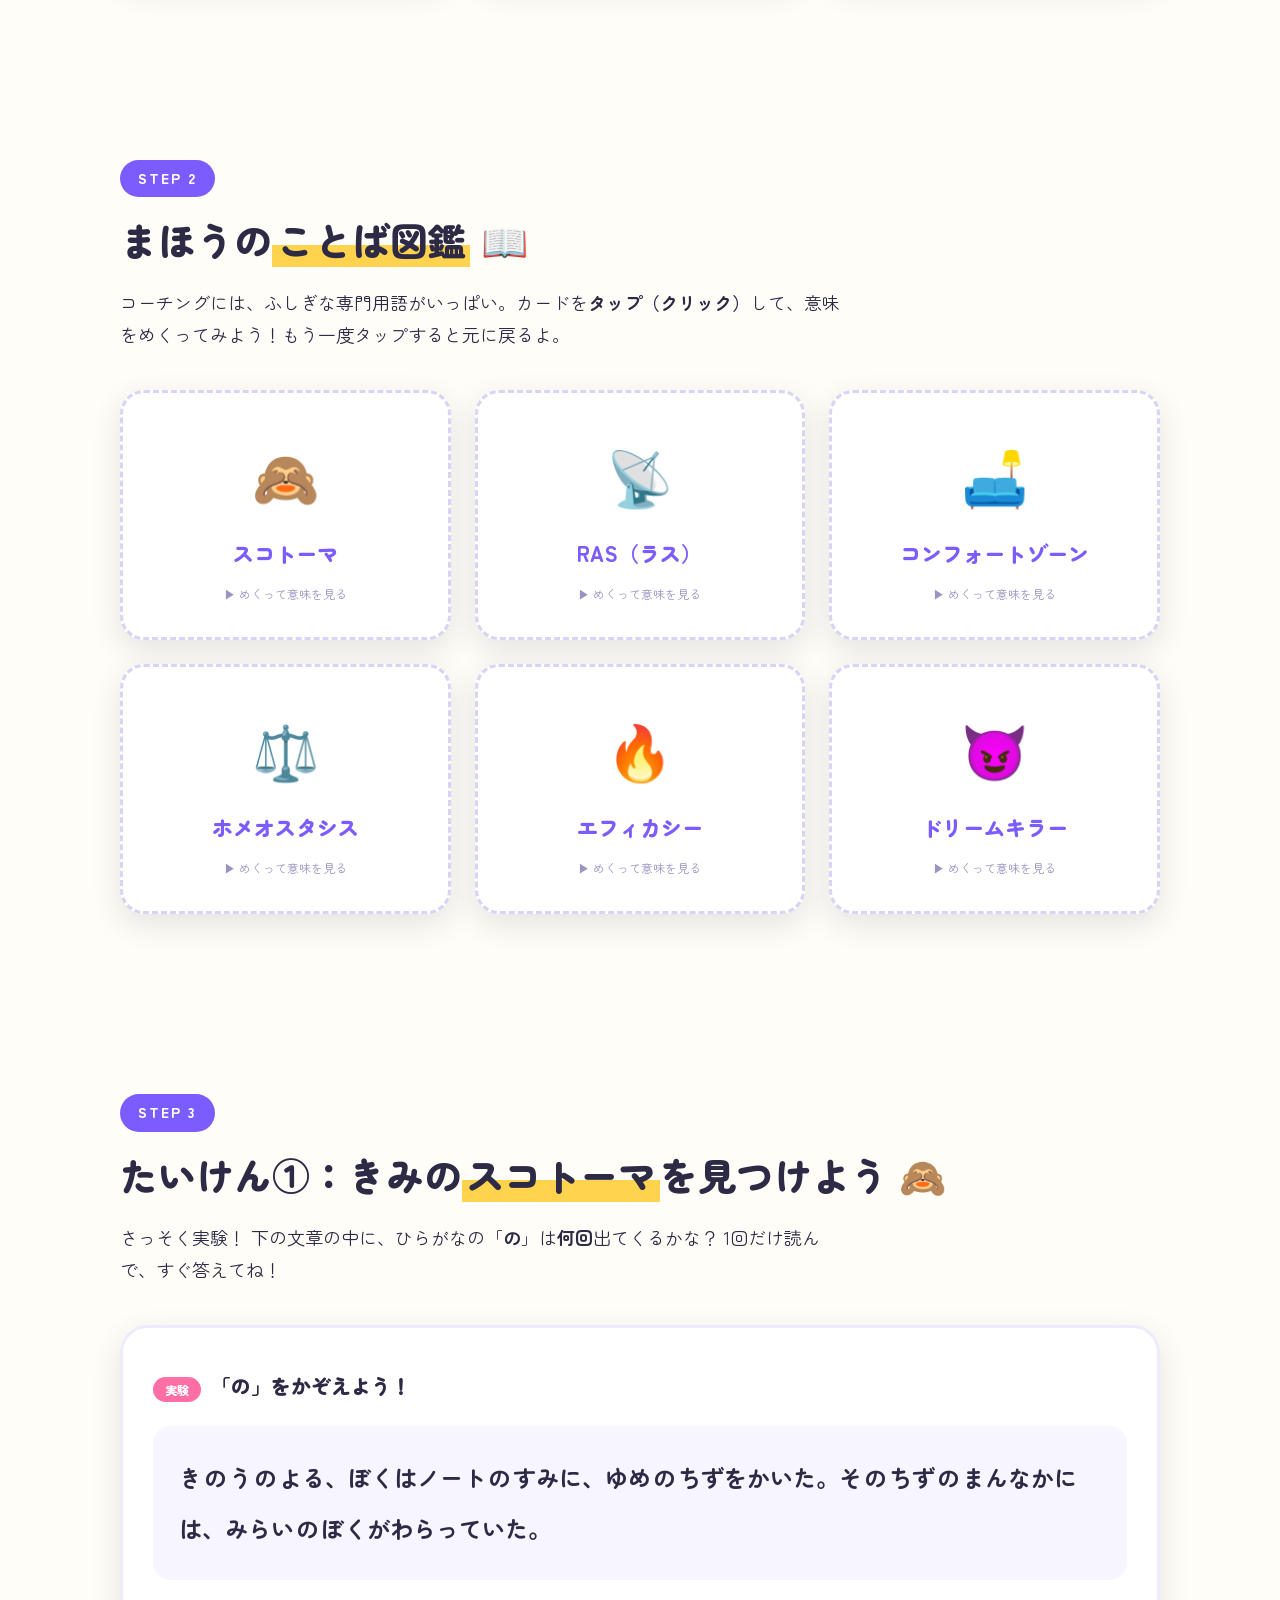
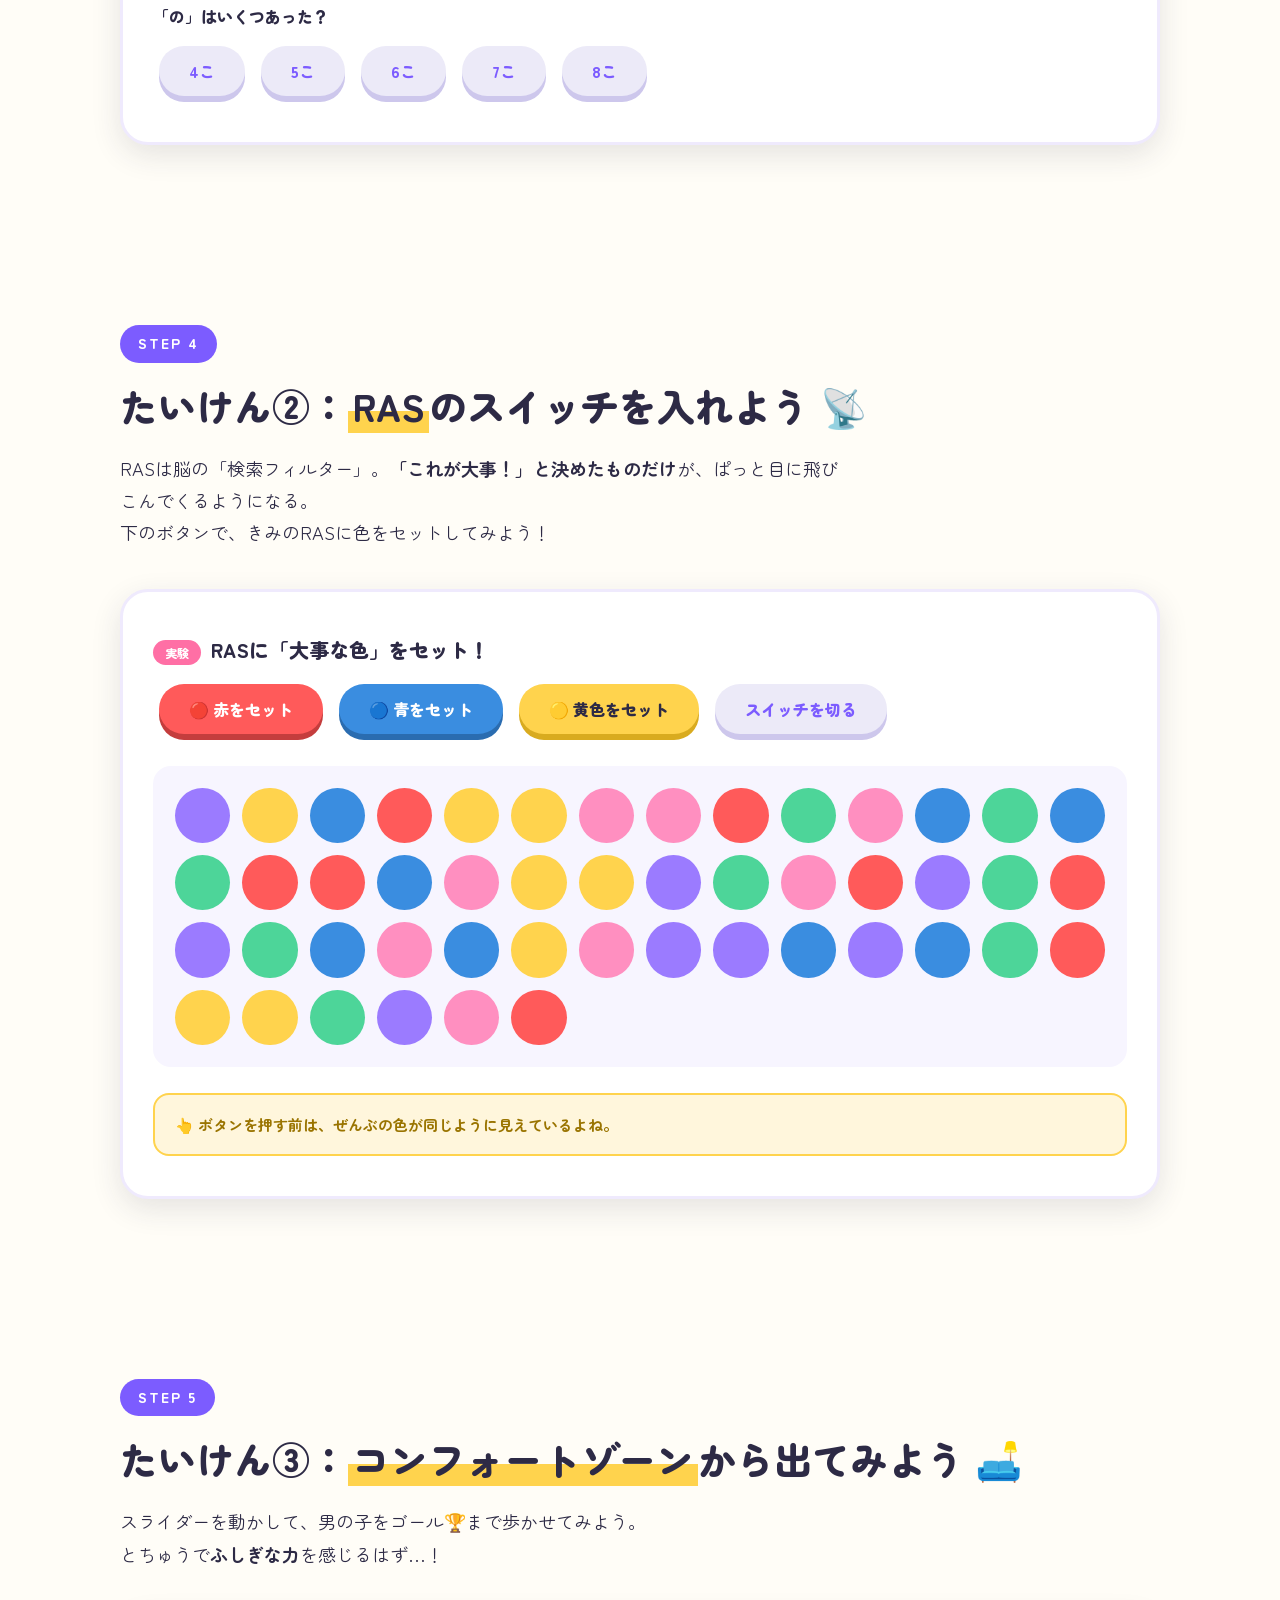
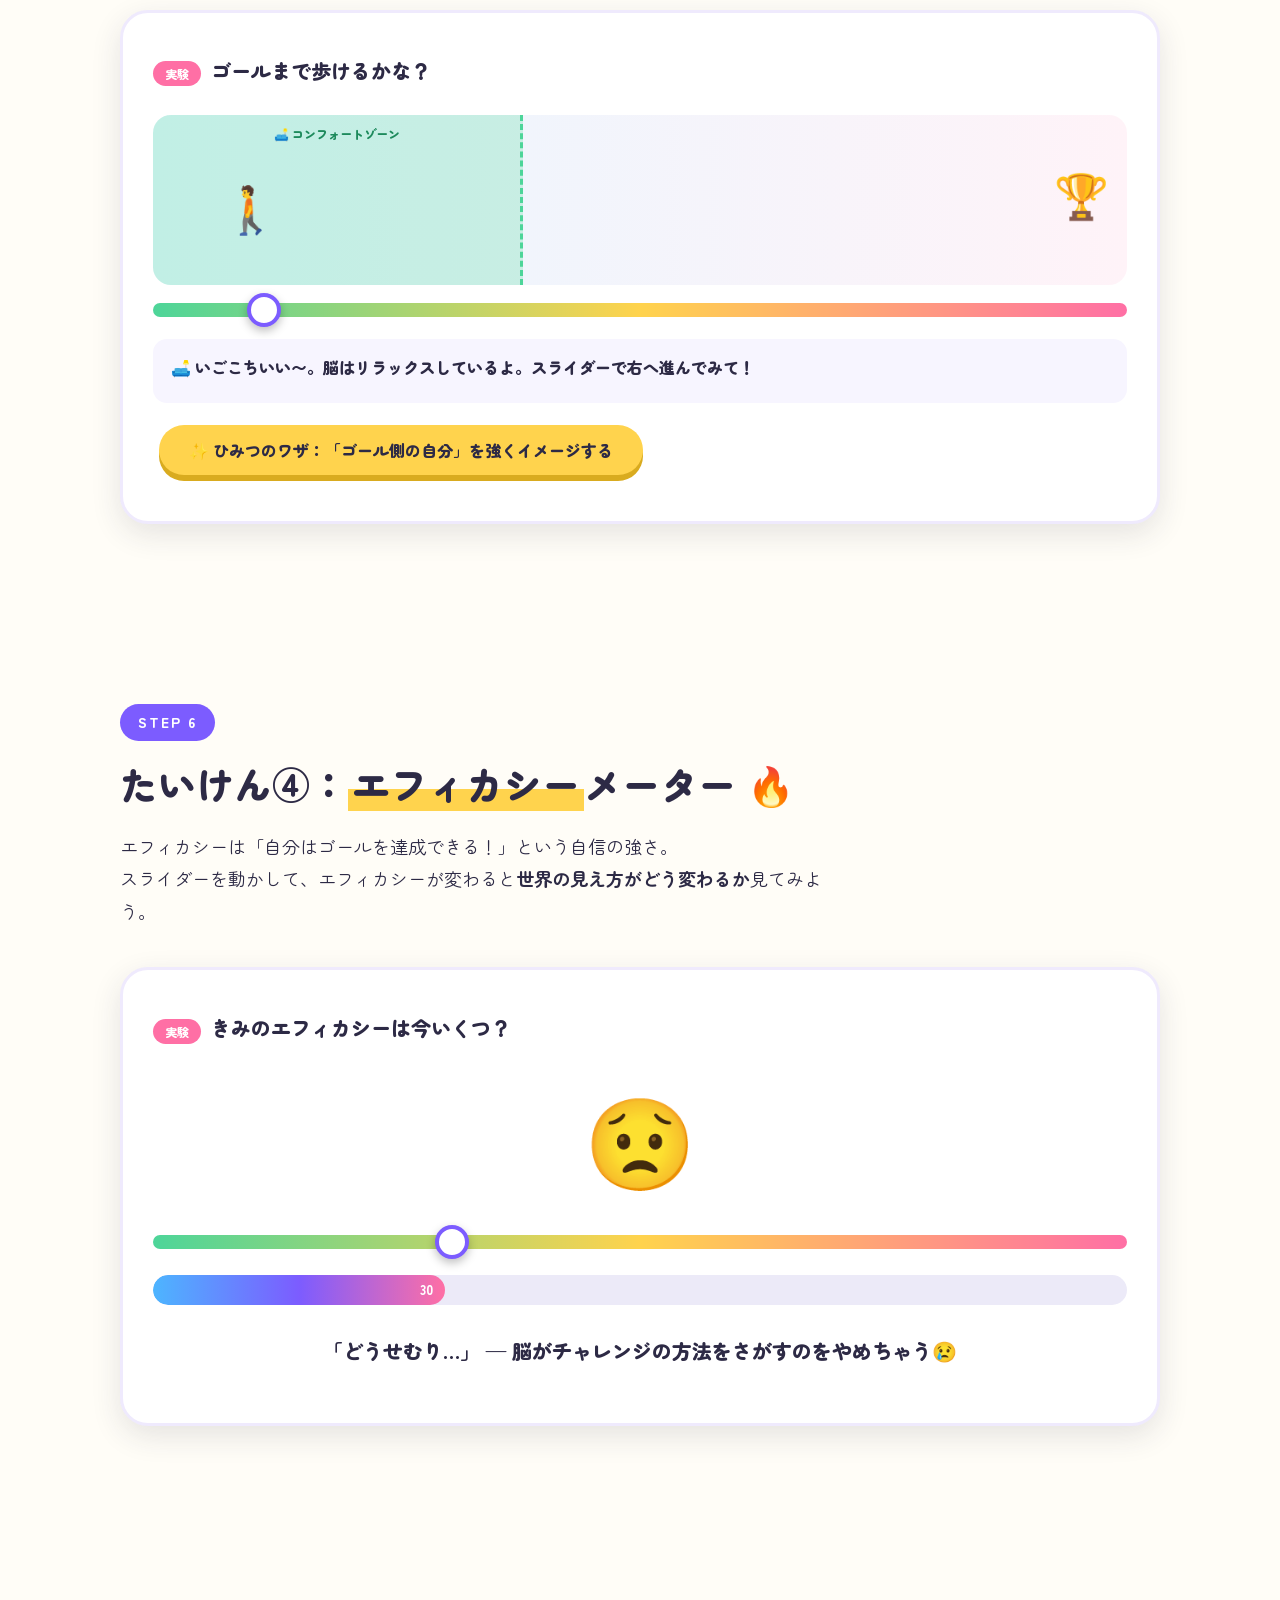
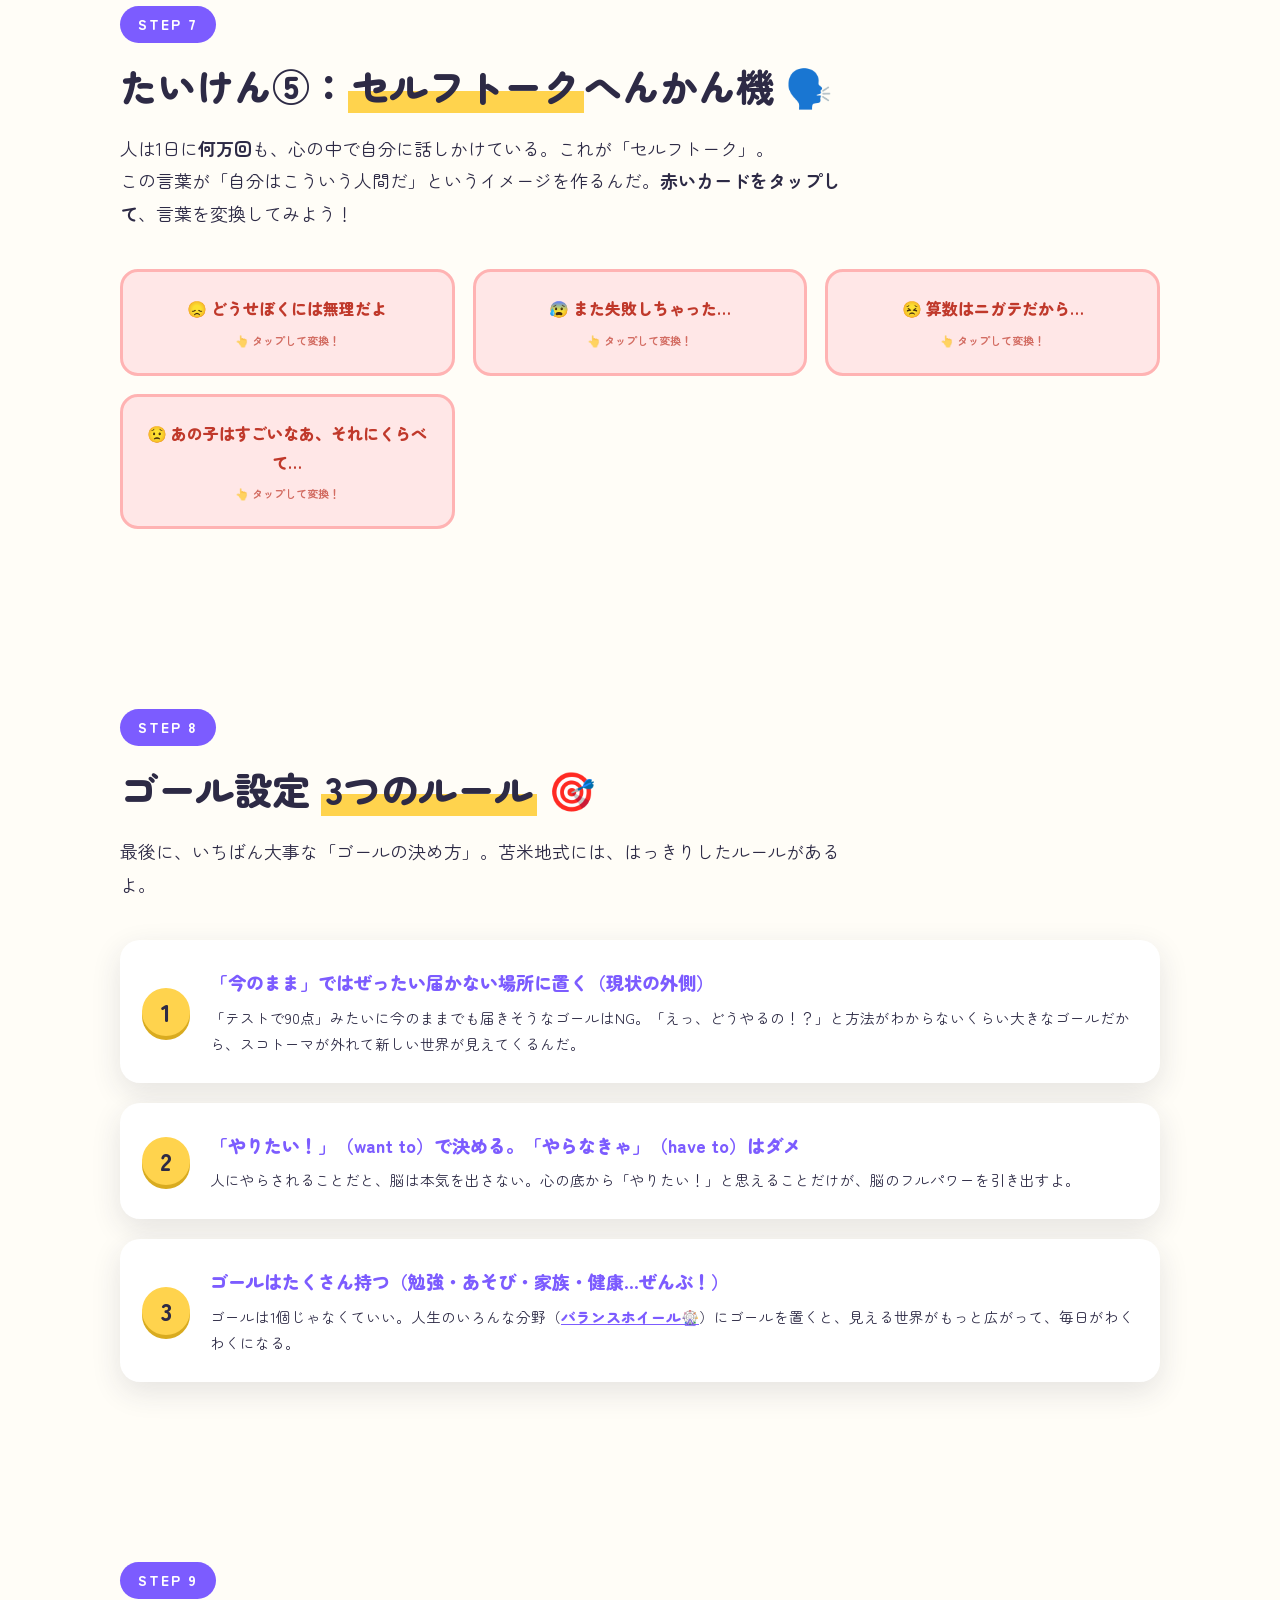
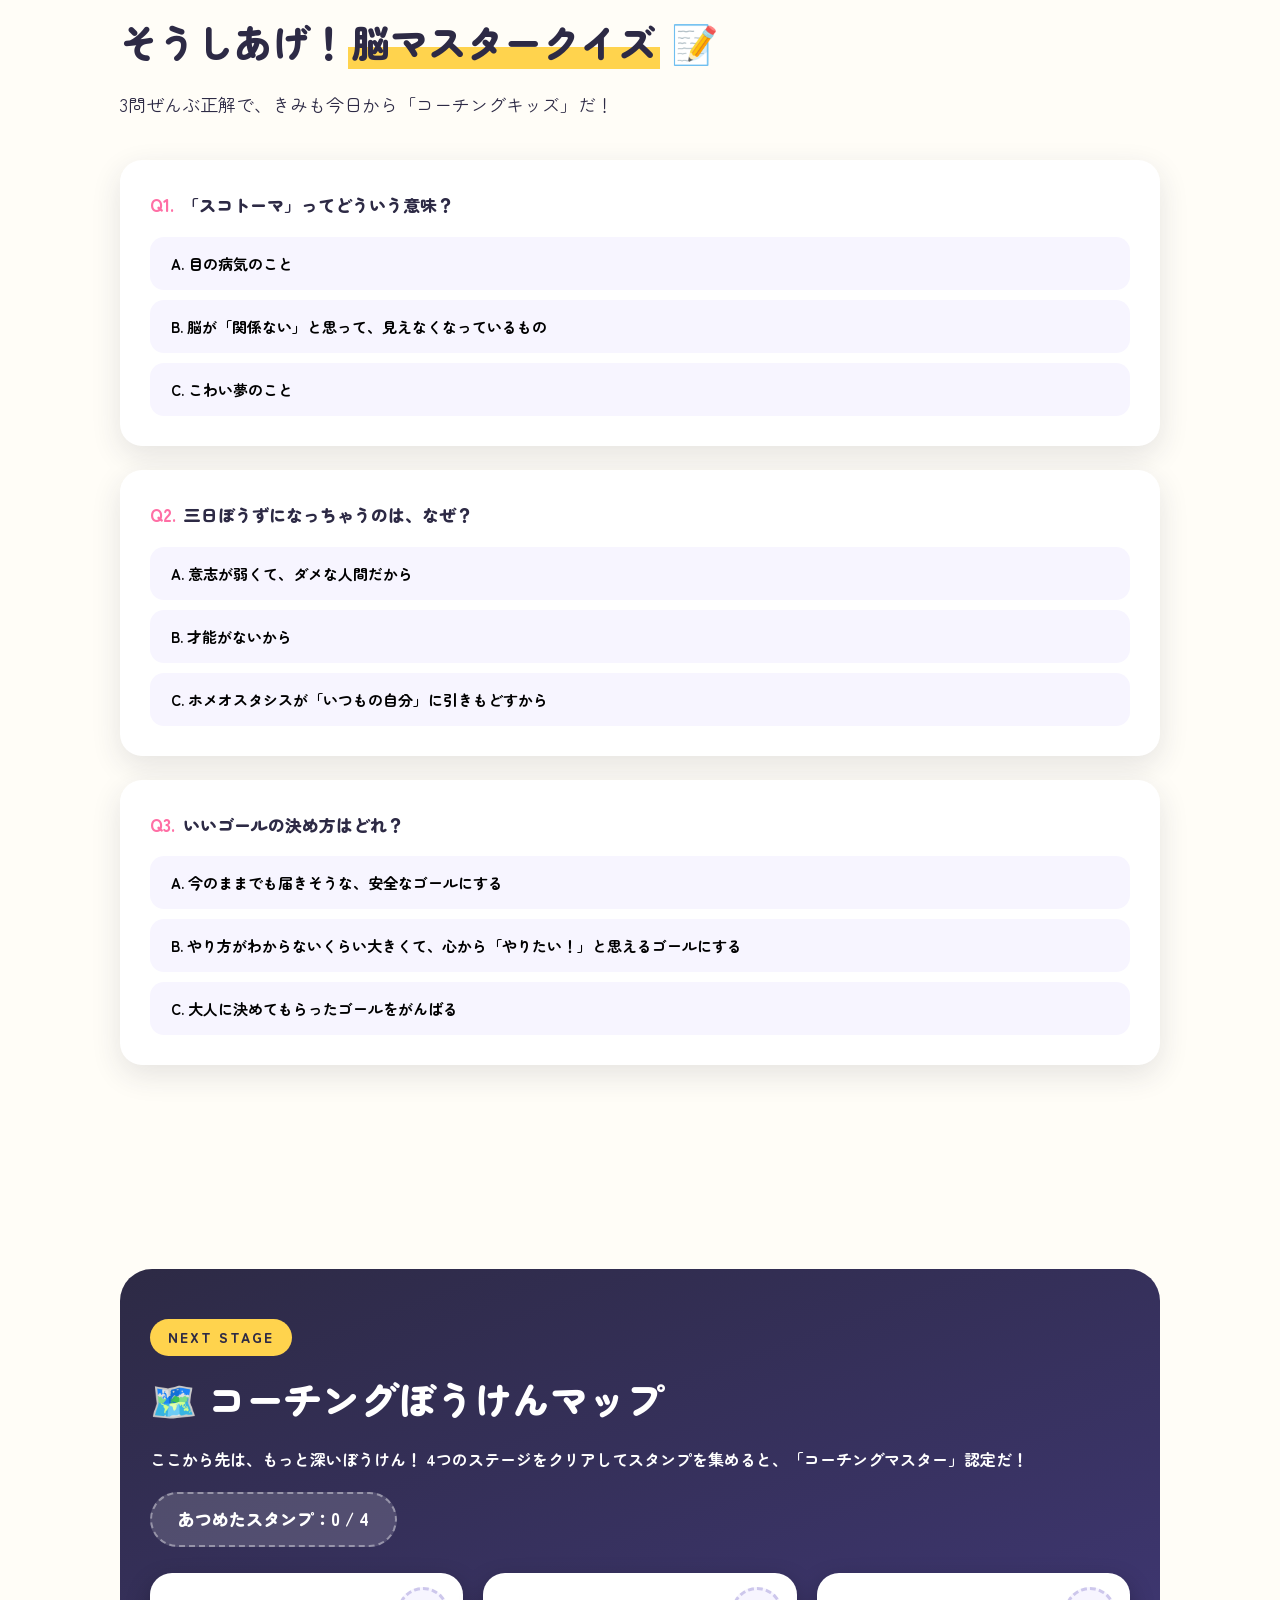
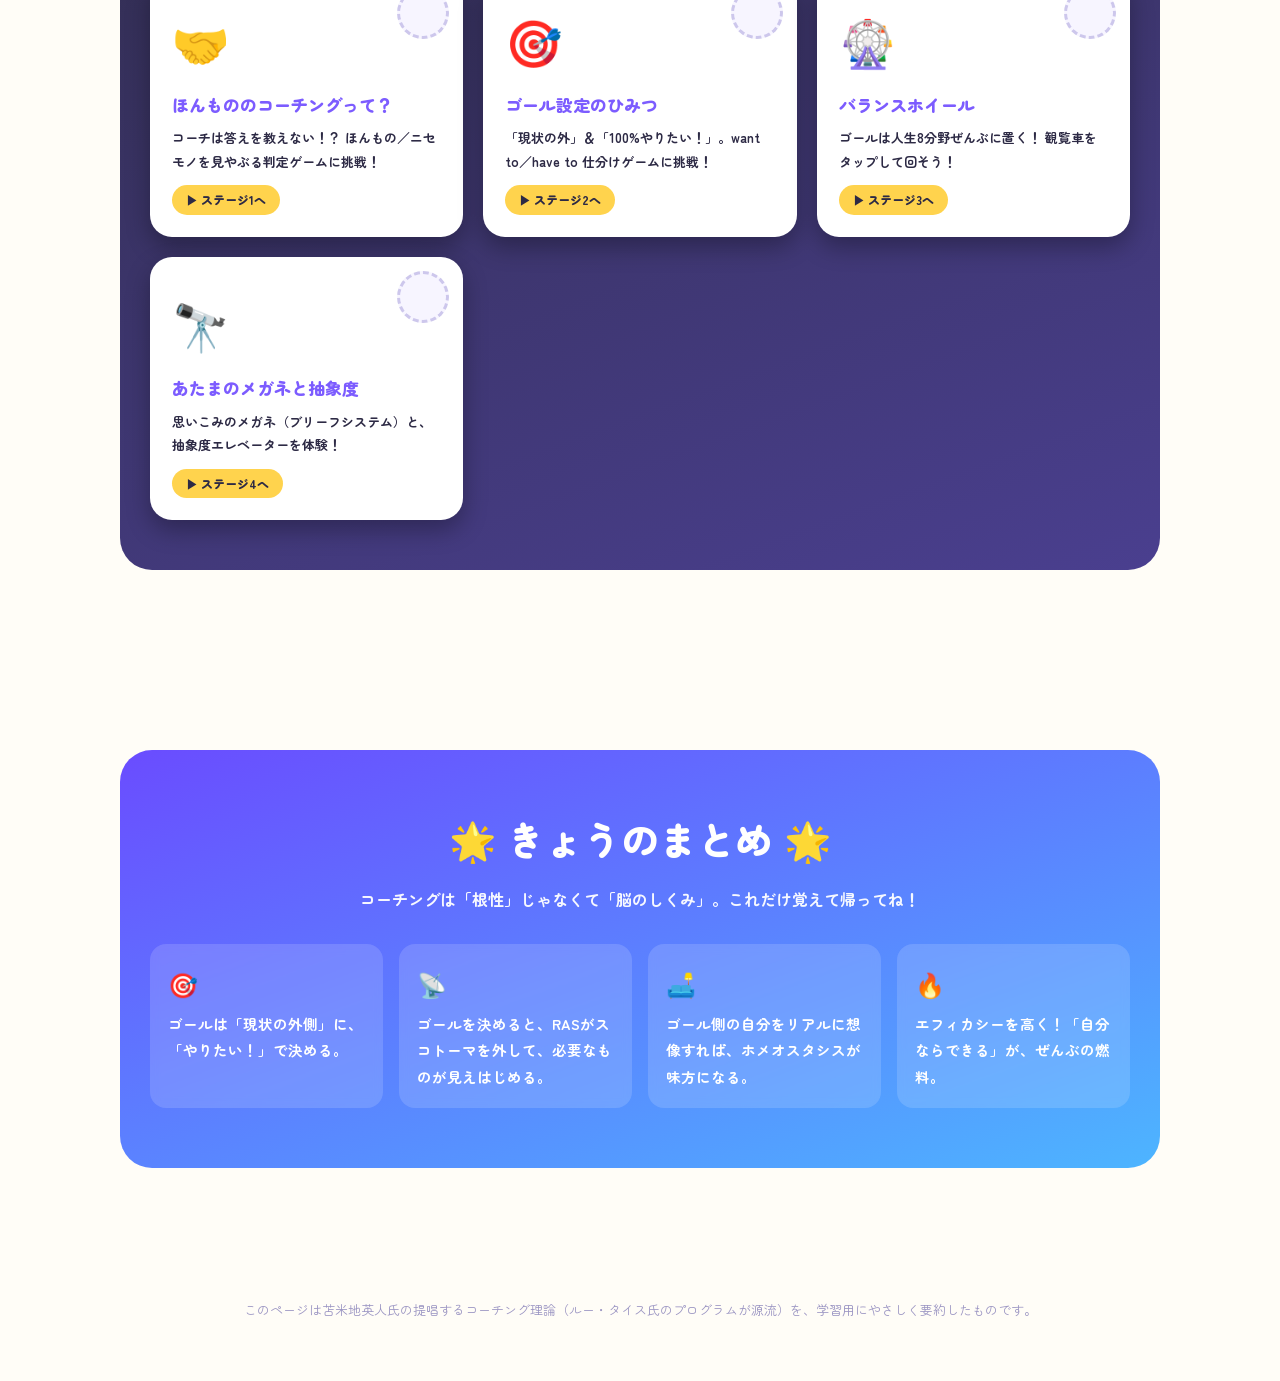
==== commit 9ff2fcae: "feat: オーセンティック・コーチング理論を追加し、ぼうけんマップ＋スタンプラリー構成に拡張 - 詳細ページ4枚を新設（ほんもののコーチング/ゴール設定/バランスホイール/抽象度とブリーフシステム）" ====
--- a/index.html
+++ b/index.html
@@ -306,6 +306,48 @@
   }
   .quiz-score.show { display: block; animation: popIn 0.6s both; }
 
+  /* ===== ぼうけんマップ（スタンプラリー） ===== */
+  .map-board {
+    background: linear-gradient(160deg, #2d2a45, #4a3f8f);
+    border-radius: 32px; padding: 50px 30px; color: #fff;
+  }
+  .map-board h2 { color: #fff; }
+  .stamp-count {
+    display: inline-block; background: rgba(255,255,255,0.15); border-radius: 999px;
+    padding: 10px 26px; font-weight: 900; font-size: 17px; margin-bottom: 26px;
+    border: 2px dashed rgba(255,255,255,0.4);
+  }
+  .map-grid { display: grid; grid-template-columns: repeat(auto-fit, minmax(240px, 1fr)); gap: 20px; }
+  .map-card {
+    position: relative; display: block; text-decoration: none; color: var(--ink);
+    background: var(--card); border-radius: 22px; padding: 26px 22px 22px;
+    box-shadow: 0 10px 25px rgba(0,0,0,0.3); transition: transform 0.25s;
+  }
+  .map-card:hover { transform: translateY(-10px) rotate(-1deg); }
+  .map-card .map-icon { font-size: 46px; display: block; margin-bottom: 8px; }
+  .map-card h3 { font-size: 17px; font-weight: 900; color: var(--purple); margin-bottom: 6px; }
+  .map-card p { font-size: 13px; font-weight: 700; }
+  .map-card .stamp-slot {
+    position: absolute; top: 14px; right: 14px; width: 52px; height: 52px;
+    border-radius: 50%; border: 3px dashed #cdc7ec;
+    display: flex; align-items: center; justify-content: center;
+    font-size: 26px; background: #f7f5ff;
+  }
+  .map-card .stamp-slot.got {
+    border: 3px solid var(--yellow); background: #fff6dc;
+    animation: stampSpin 0.8s cubic-bezier(0.18, 1.4, 0.4, 1) both;
+  }
+  @keyframes stampSpin { from { transform: scale(0) rotate(-540deg); } to { transform: scale(1) rotate(0); } }
+  .map-card .go-tag { display: inline-block; margin-top: 12px; background: var(--yellow); color: var(--ink); font-size: 12px; font-weight: 900; padding: 4px 14px; border-radius: 999px; }
+  .master-cert {
+    display: none; margin-top: 28px; text-align: center;
+    background: linear-gradient(150deg, var(--yellow), #ffbe3d); color: #6b4d00;
+    border-radius: 22px; padding: 30px; font-weight: 900; font-size: 19px;
+    box-shadow: 0 10px 30px rgba(255, 190, 61, 0.4);
+  }
+  .master-cert.show { display: block; animation: popIn 0.6s both; }
+  .master-cert .big { font-size: 56px; display: block; margin-bottom: 6px; }
+
   /* ===== まとめ・フッター ===== */
   .summary {
     background: linear-gradient(160deg, #6a4cff, #4db5ff);
@@ -599,7 +641,7 @@
     </div>
     <div class="rule">
       <h3>ゴールはたくさん持つ（勉強・あそび・家族・健康…ぜんぶ！）</h3>
-      <p>ゴールは1個じゃなくていい。人生のいろんな分野（バランスホイール）にゴールを置くと、見える世界がもっと広がって、毎日がわくわくになる。</p>
+      <p>ゴールは1個じゃなくていい。人生のいろんな分野（<a href="pages/balance-wheel.html" style="color:var(--purple); font-weight:900;">バランスホイール🎡</a>）にゴールを置くと、見える世界がもっと広がって、毎日がわくわくになる。</p>
     </div>
   </div>
 </section>
@@ -641,6 +683,53 @@
   </div>
 
   <div class="quiz-score" id="quizScore"></div>
+</section>
+
+<!-- ================= ぼうけんマップ ================= -->
+<section id="map" class="reveal">
+  <div class="map-board">
+    <span class="section-label" style="background:var(--yellow); color:var(--ink);">NEXT STAGE</span>
+    <h2>🗺️ コーチングぼうけんマップ</h2>
+    <p style="font-weight:700; margin-bottom:18px;">ここから先は、もっと深いぼうけん！ 4つのステージをクリアしてスタンプを集めると、<b>「コーチングマスター」認定</b>だ！</p>
+    <div class="stamp-count" id="stampCount">あつめたスタンプ：0 / 4</div>
+
+    <div class="map-grid">
+      <a class="map-card" href="pages/authentic.html">
+        <span class="stamp-slot" data-stamp="authentic"></span>
+        <span class="map-icon">🤝</span>
+        <h3>ほんもののコーチングって？</h3>
+        <p>コーチは答えを教えない！？ ほんもの／ニセモノを見やぶる判定ゲームに挑戦！</p>
+        <span class="go-tag">▶ ステージ1へ</span>
+      </a>
+      <a class="map-card" href="pages/goal.html">
+        <span class="stamp-slot" data-stamp="goal"></span>
+        <span class="map-icon">🎯</span>
+        <h3>ゴール設定のひみつ</h3>
+        <p>「現状の外」＆「100%やりたい！」。want to／have to 仕分けゲームに挑戦！</p>
+        <span class="go-tag">▶ ステージ2へ</span>
+      </a>
+      <a class="map-card" href="pages/balance-wheel.html">
+        <span class="stamp-slot" data-stamp="wheel"></span>
+        <span class="map-icon">🎡</span>
+        <h3>バランスホイール</h3>
+        <p>ゴールは人生8分野ぜんぶに置く！ 観覧車をタップして回そう！</p>
+        <span class="go-tag">▶ ステージ3へ</span>
+      </a>
+      <a class="map-card" href="pages/abstraction.html">
+        <span class="stamp-slot" data-stamp="abstract"></span>
+        <span class="map-icon">🔭</span>
+        <h3>あたまのメガネと抽象度</h3>
+        <p>思いこみのメガネ（ブリーフシステム）と、抽象度エレベーターを体験！</p>
+        <span class="go-tag">▶ ステージ4へ</span>
+      </a>
+    </div>
+
+    <div class="master-cert" id="masterCert">
+      <span class="big">🏆</span>
+      おめでとう！ スタンプ4個コンプリート！<br>
+      きみを「コーチングマスター」に認定します！🎉
+    </div>
+  </div>
 </section>
 
 <!-- ================= まとめ ================= -->
@@ -896,6 +985,36 @@
       score.innerHTML = '💪 ' + quizCorrect + '/' + QUIZ_TOTAL + ' 問正解！<br>だいじょうぶ、「まだ知らないだけ」。上のカードをめくり直してみよう。エフィカシー高く、もう一回！';
     }
   }
+
+  /* ===== ぼうけんマップ：スタンプラリー表示 ===== */
+  const STAMP_EMOJI = { authentic: '🤝', goal: '🎯', wheel: '🎡', abstract: '🔭' };
+  function renderStamps() {
+    let stamps = {};
+    try { stamps = JSON.parse(localStorage.getItem('coachingStamps') || '{}'); } catch (e) { stamps = {}; }
+    let got = 0;
+    document.querySelectorAll('.stamp-slot').forEach(function (slot) {
+      const key = slot.dataset.stamp;
+      if (stamps[key]) {
+        got++;
+        slot.textContent = STAMP_EMOJI[key];
+        slot.classList.add('got');
+      } else {
+        slot.textContent = '';
+        slot.classList.remove('got');
+      }
+    });
+    document.getElementById('stampCount').textContent = 'あつめたスタンプ：' + got + ' / 4';
+    if (got === 4) {
+      const cert = document.getElementById('masterCert');
+      if (!cert.classList.contains('show')) {
+        cert.classList.add('show');
+        confetti(120);
+      }
+    }
+  }
+  renderStamps();
+  /* 別タブ・別ページでスタンプを取って戻ってきたときも反映する */
+  window.addEventListener('pageshow', renderStamps);
 </script>
 </body>
 </html>
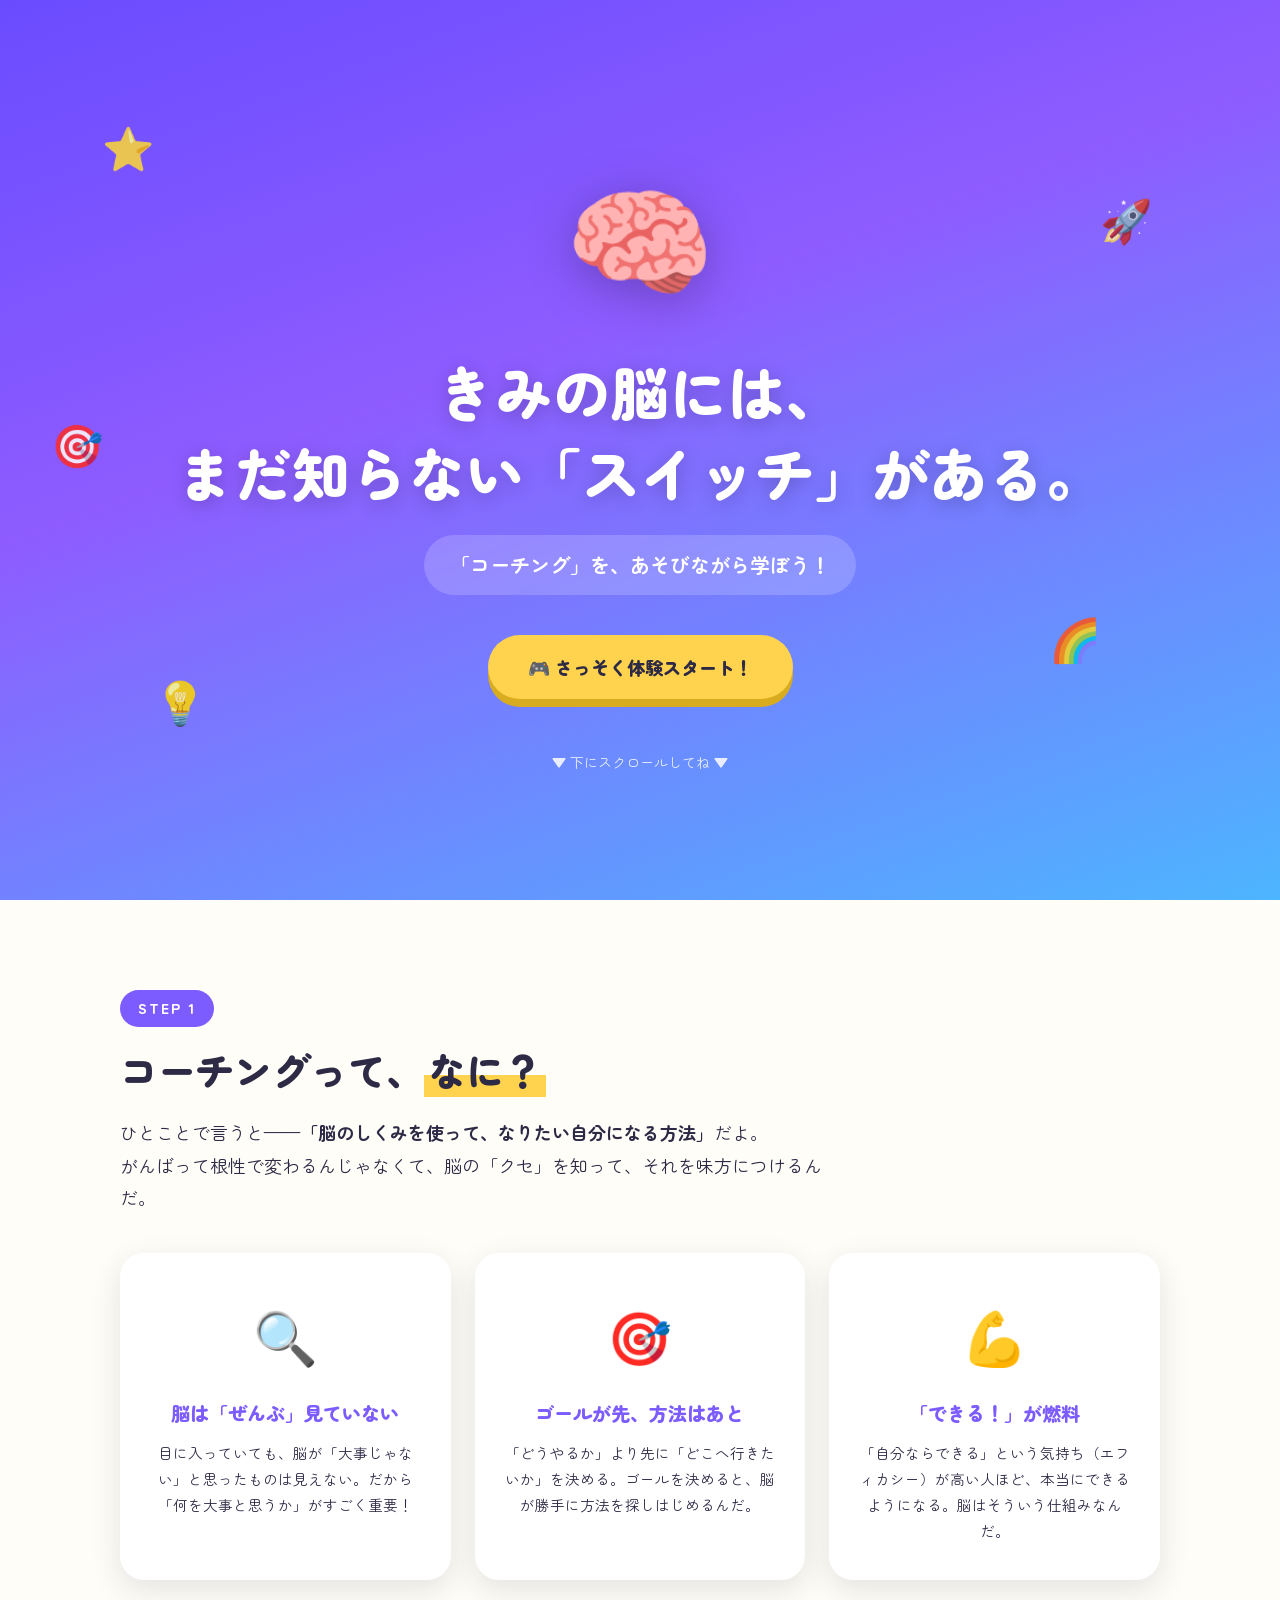
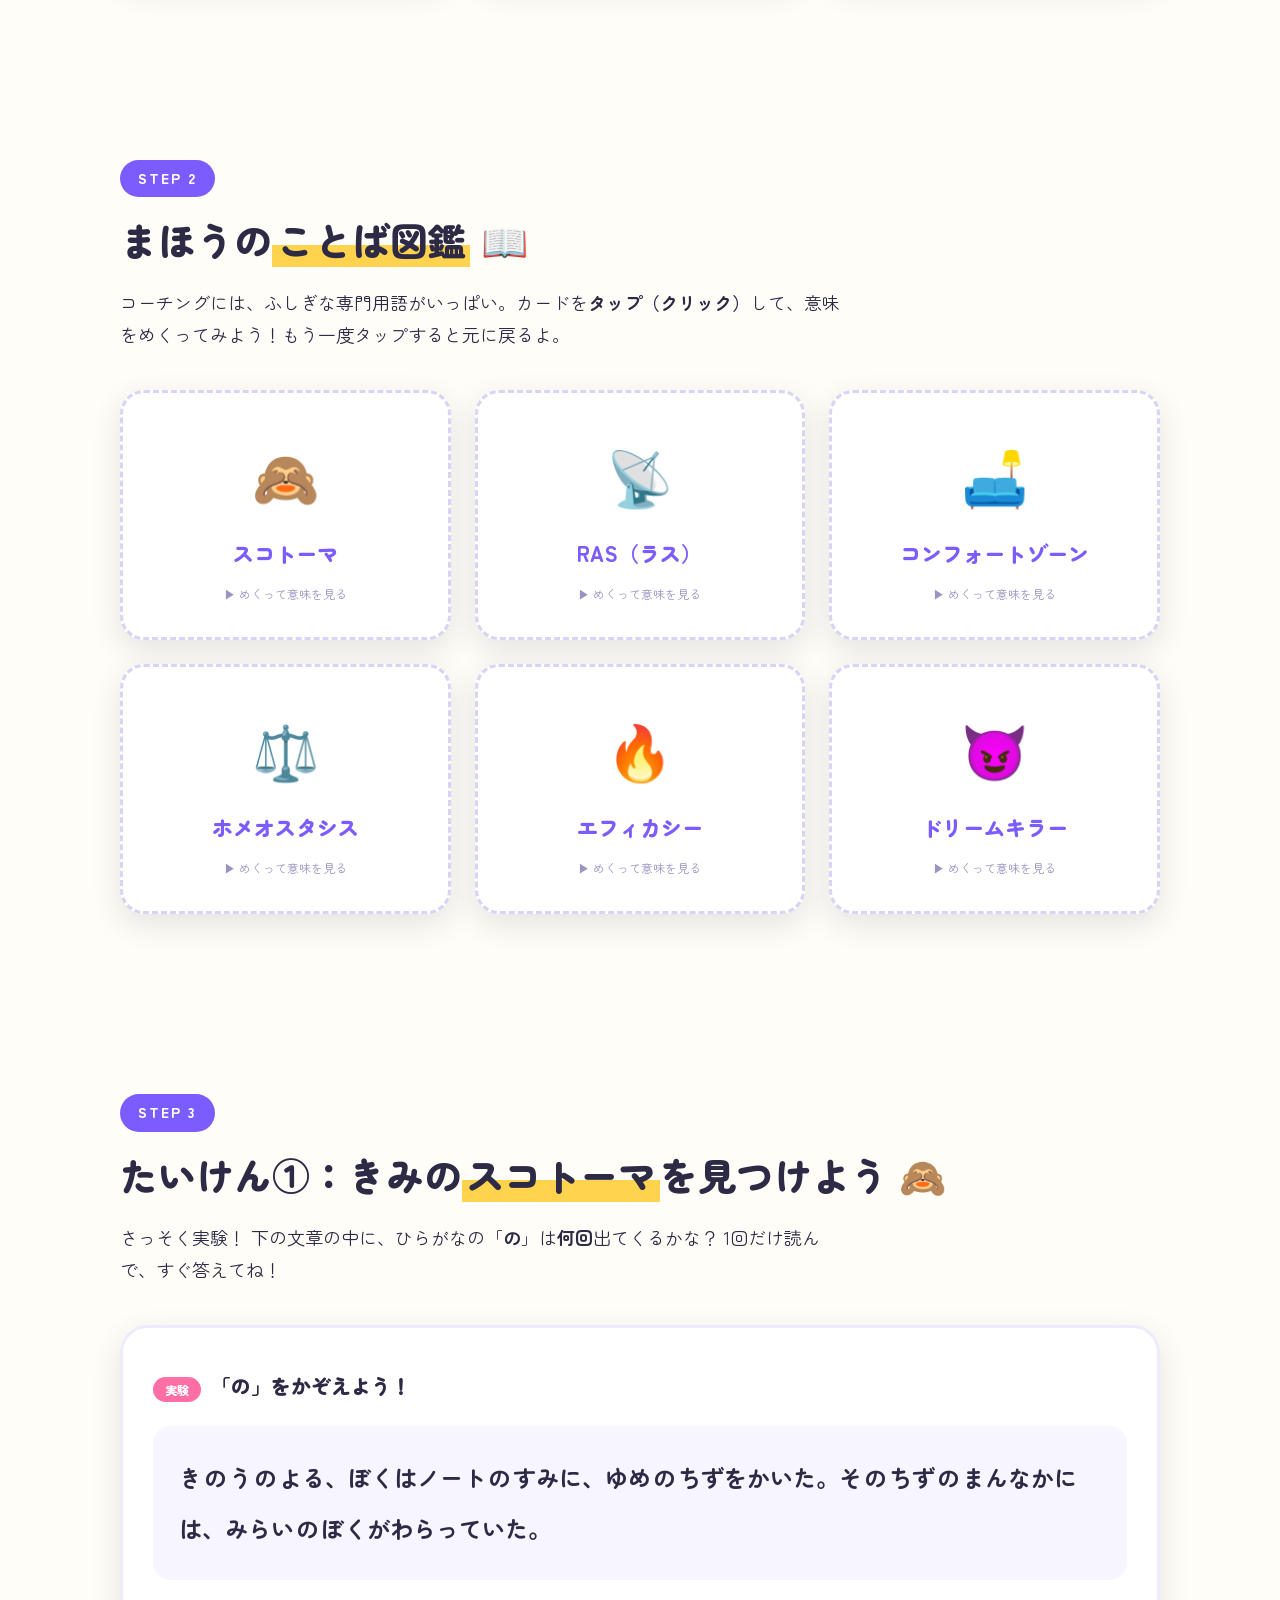
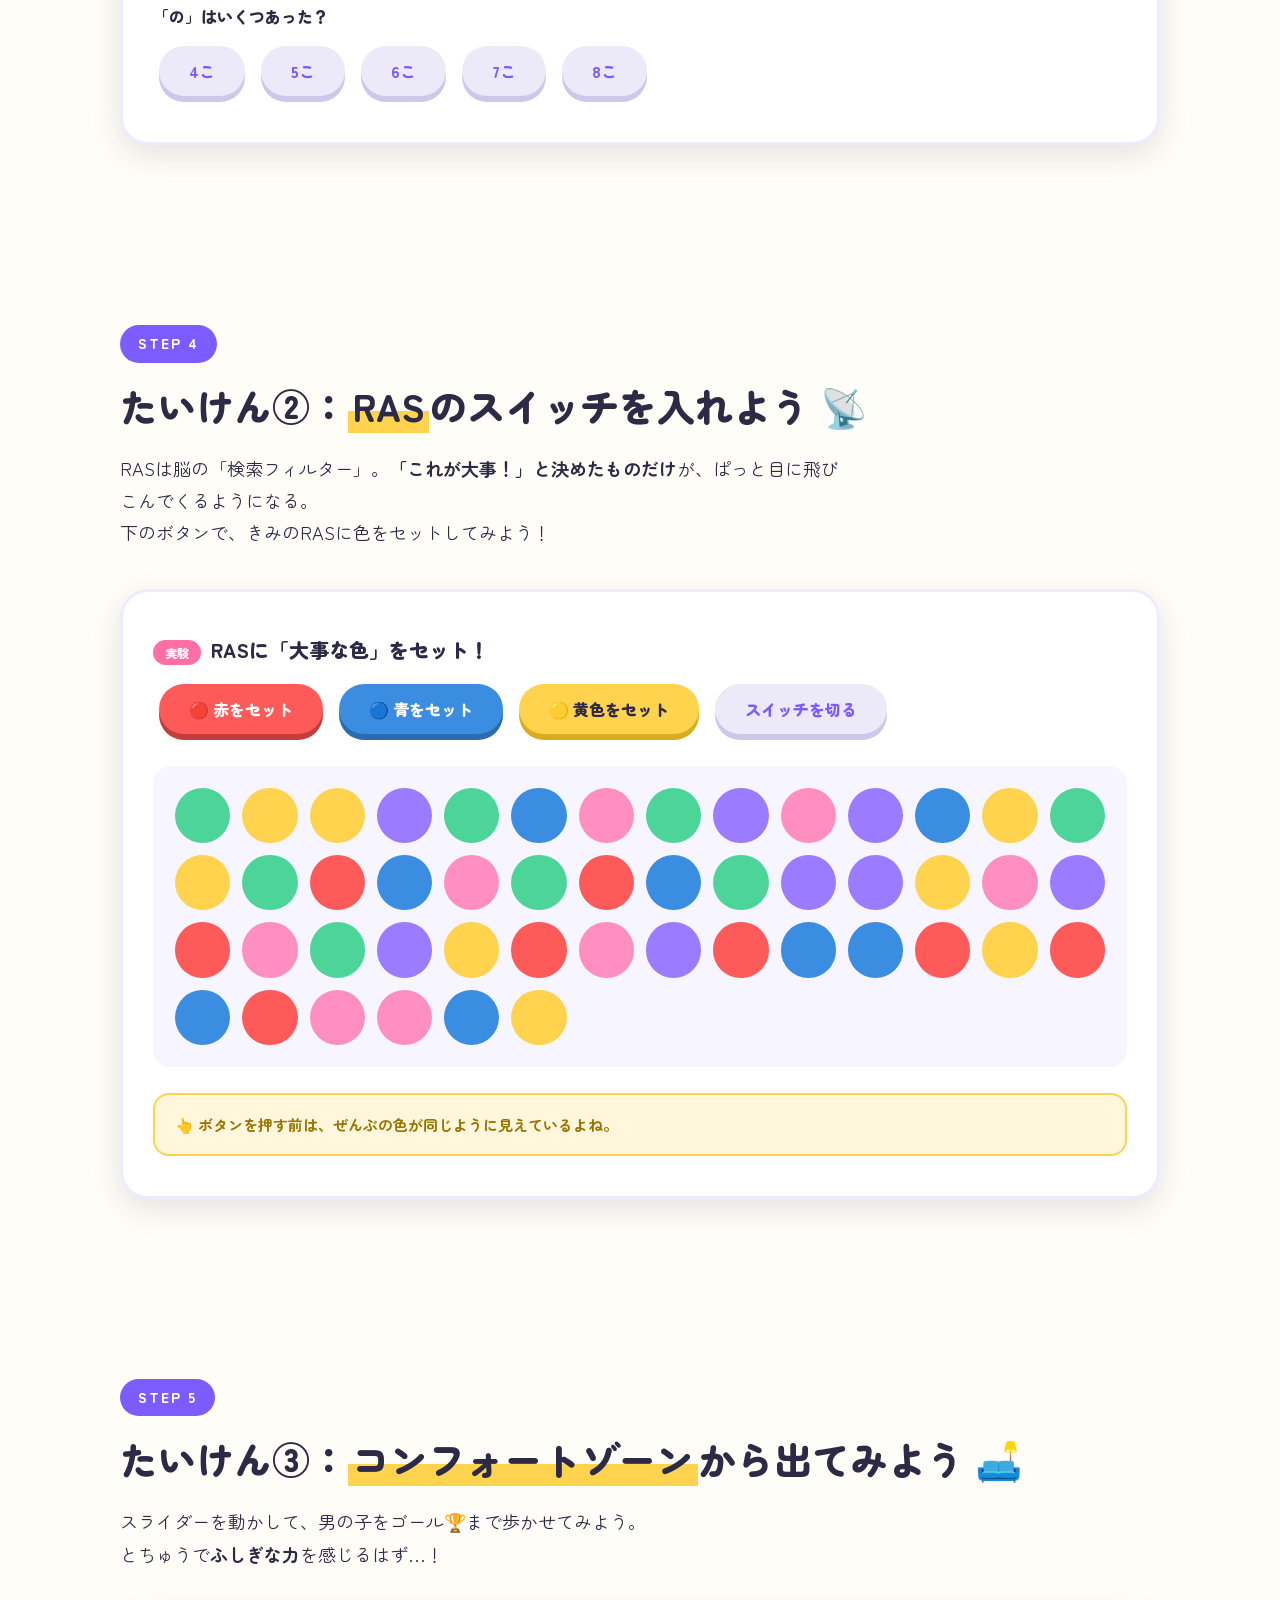
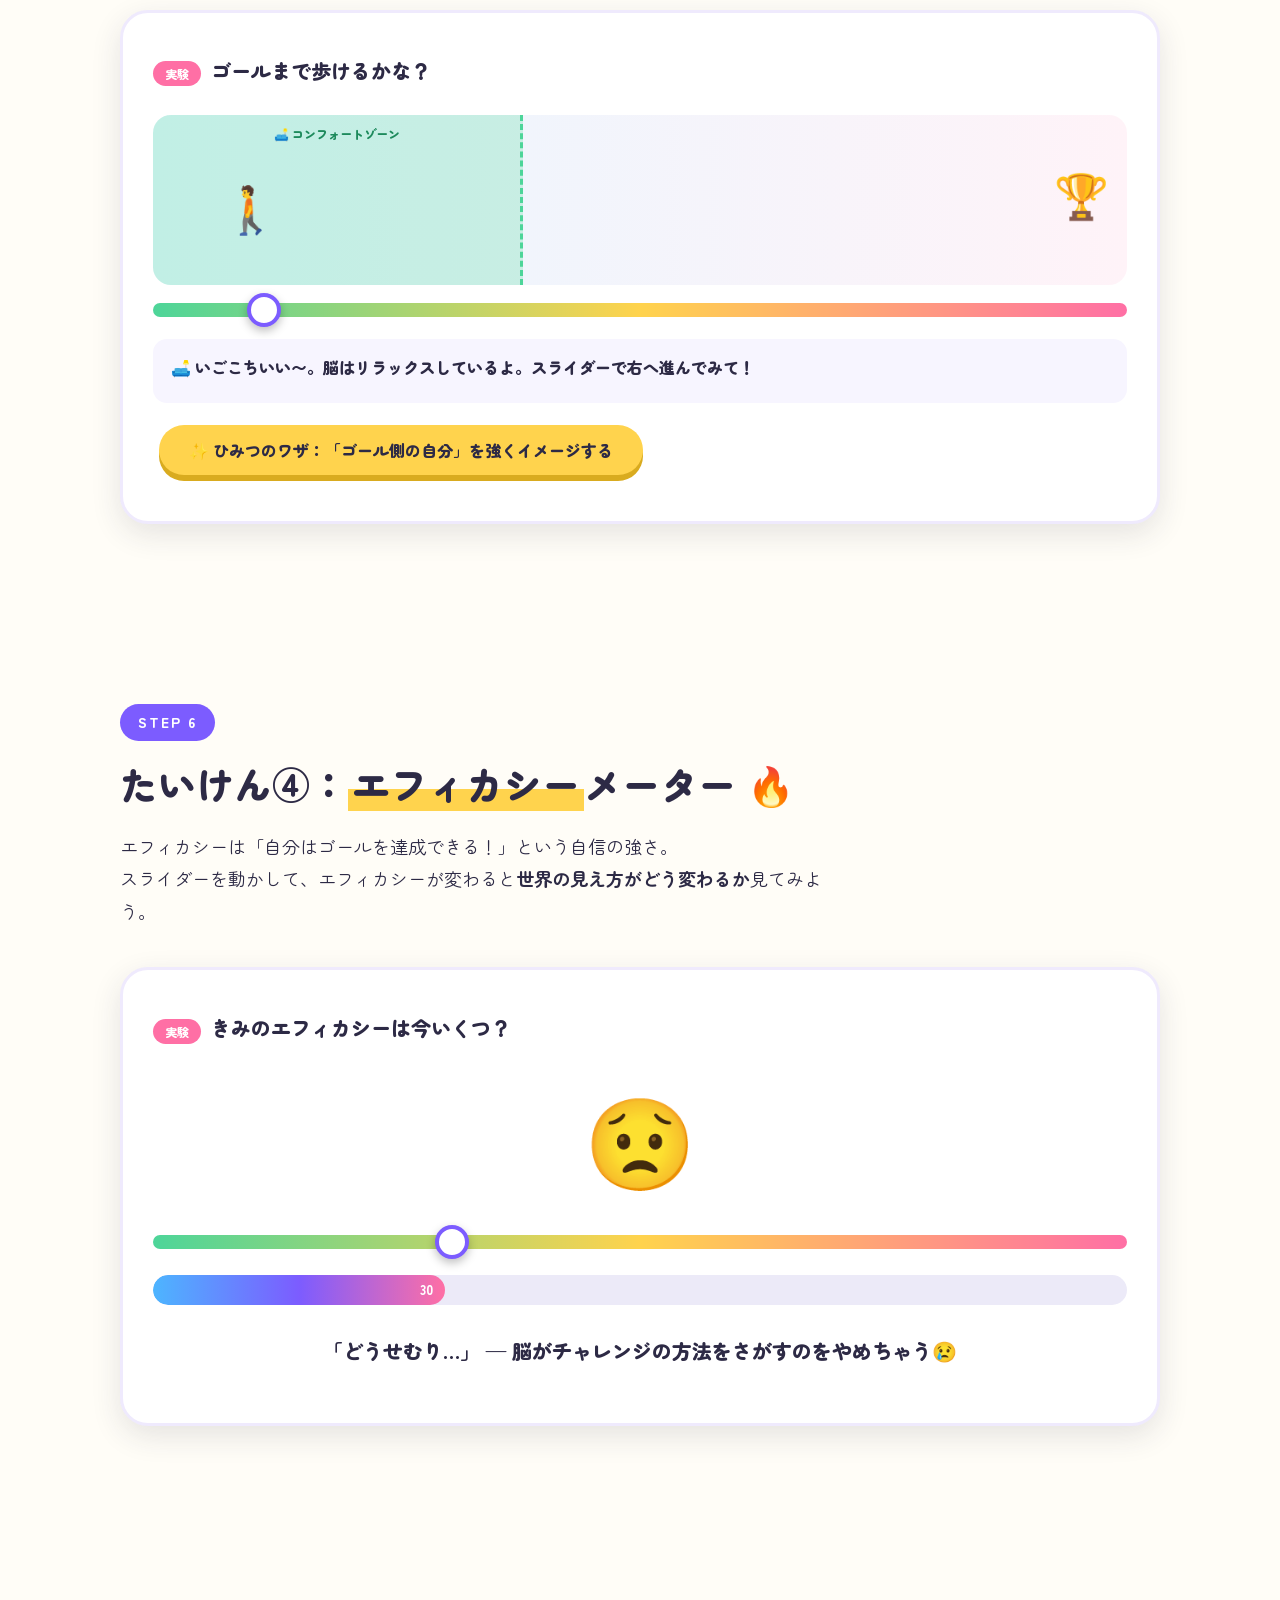
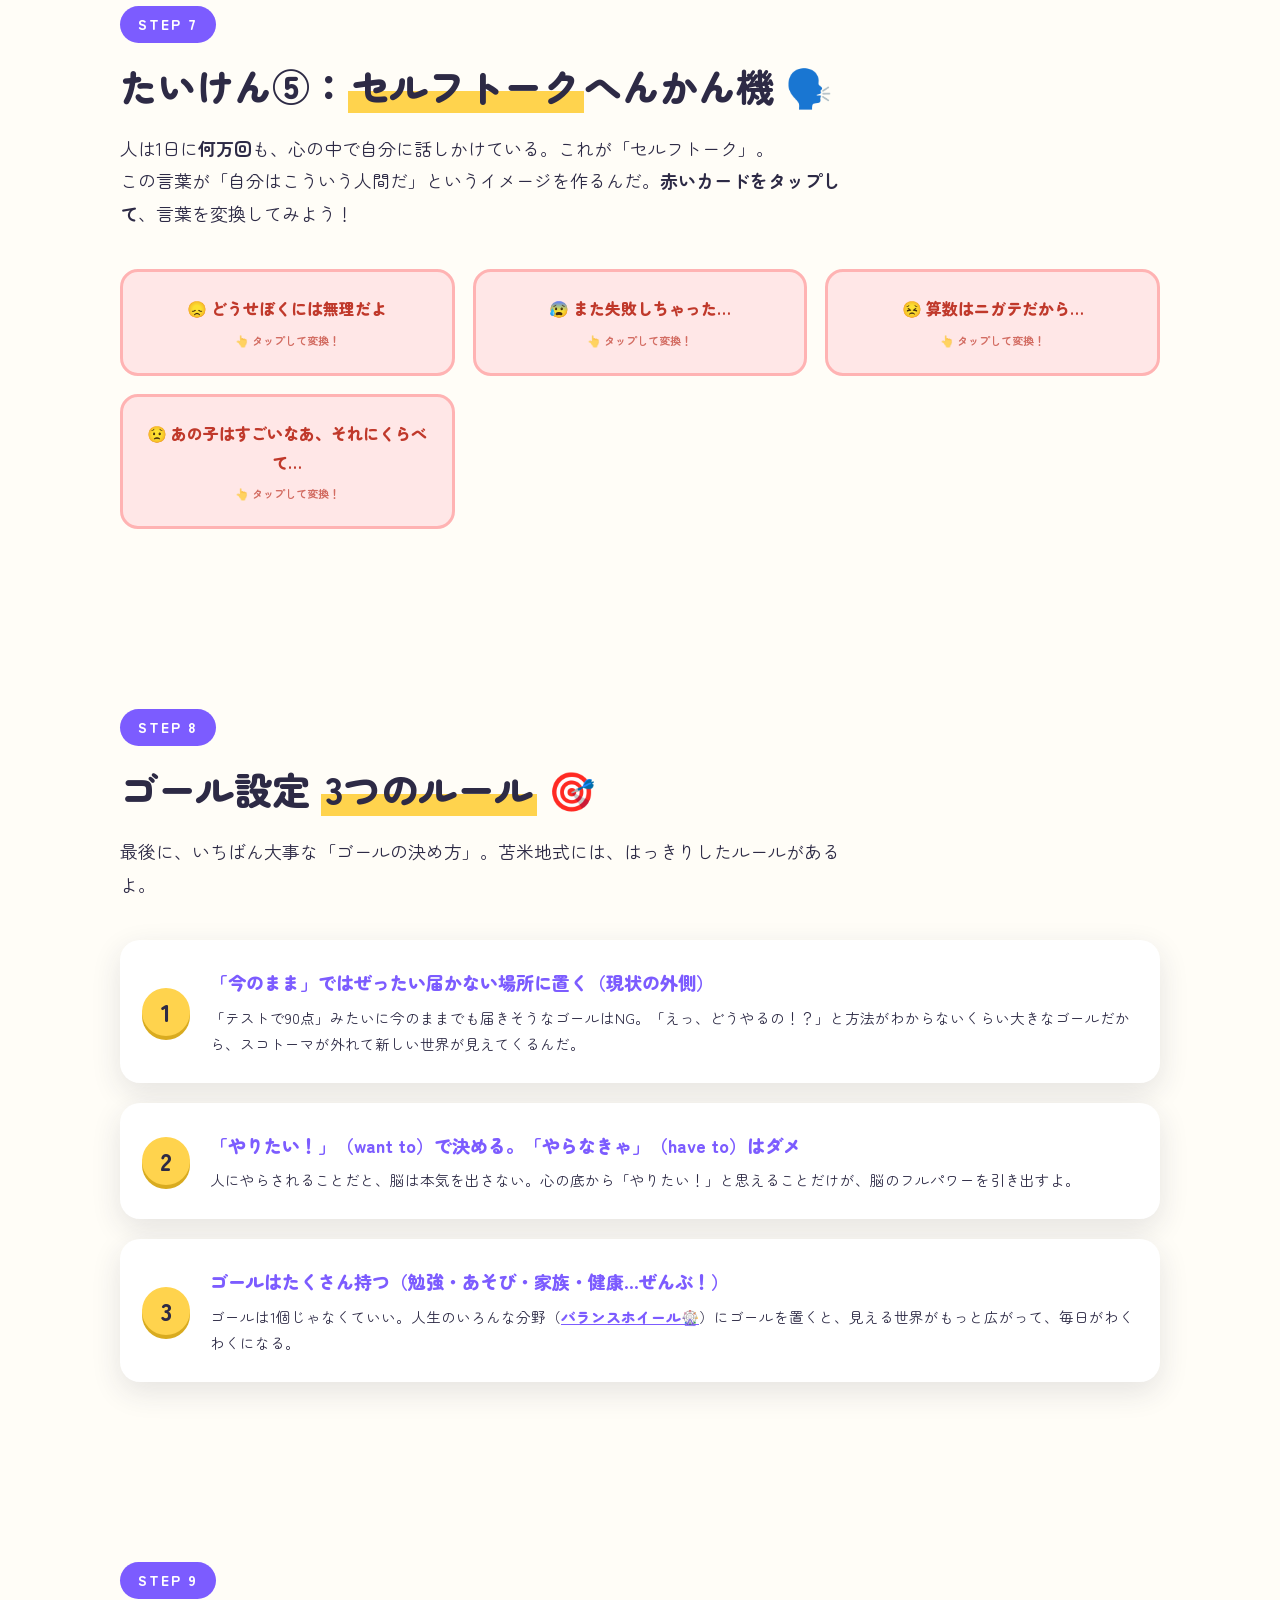
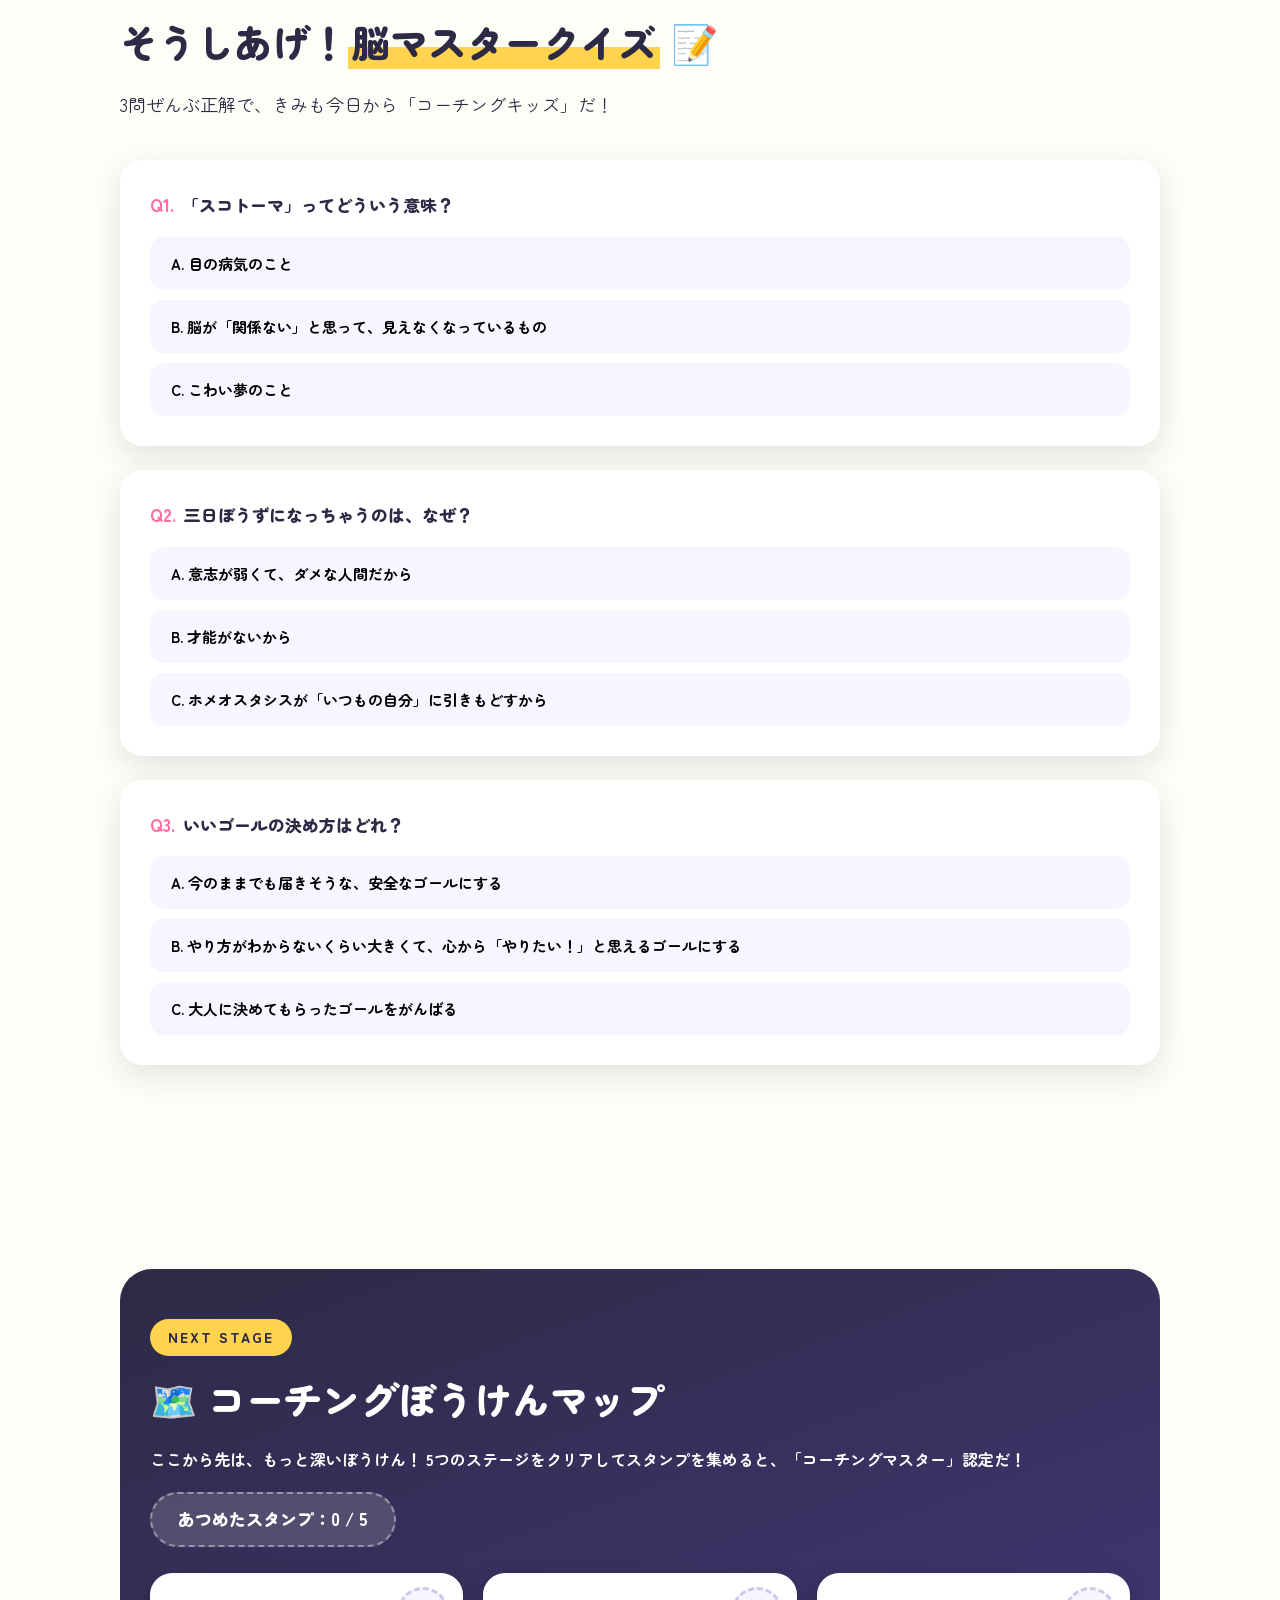
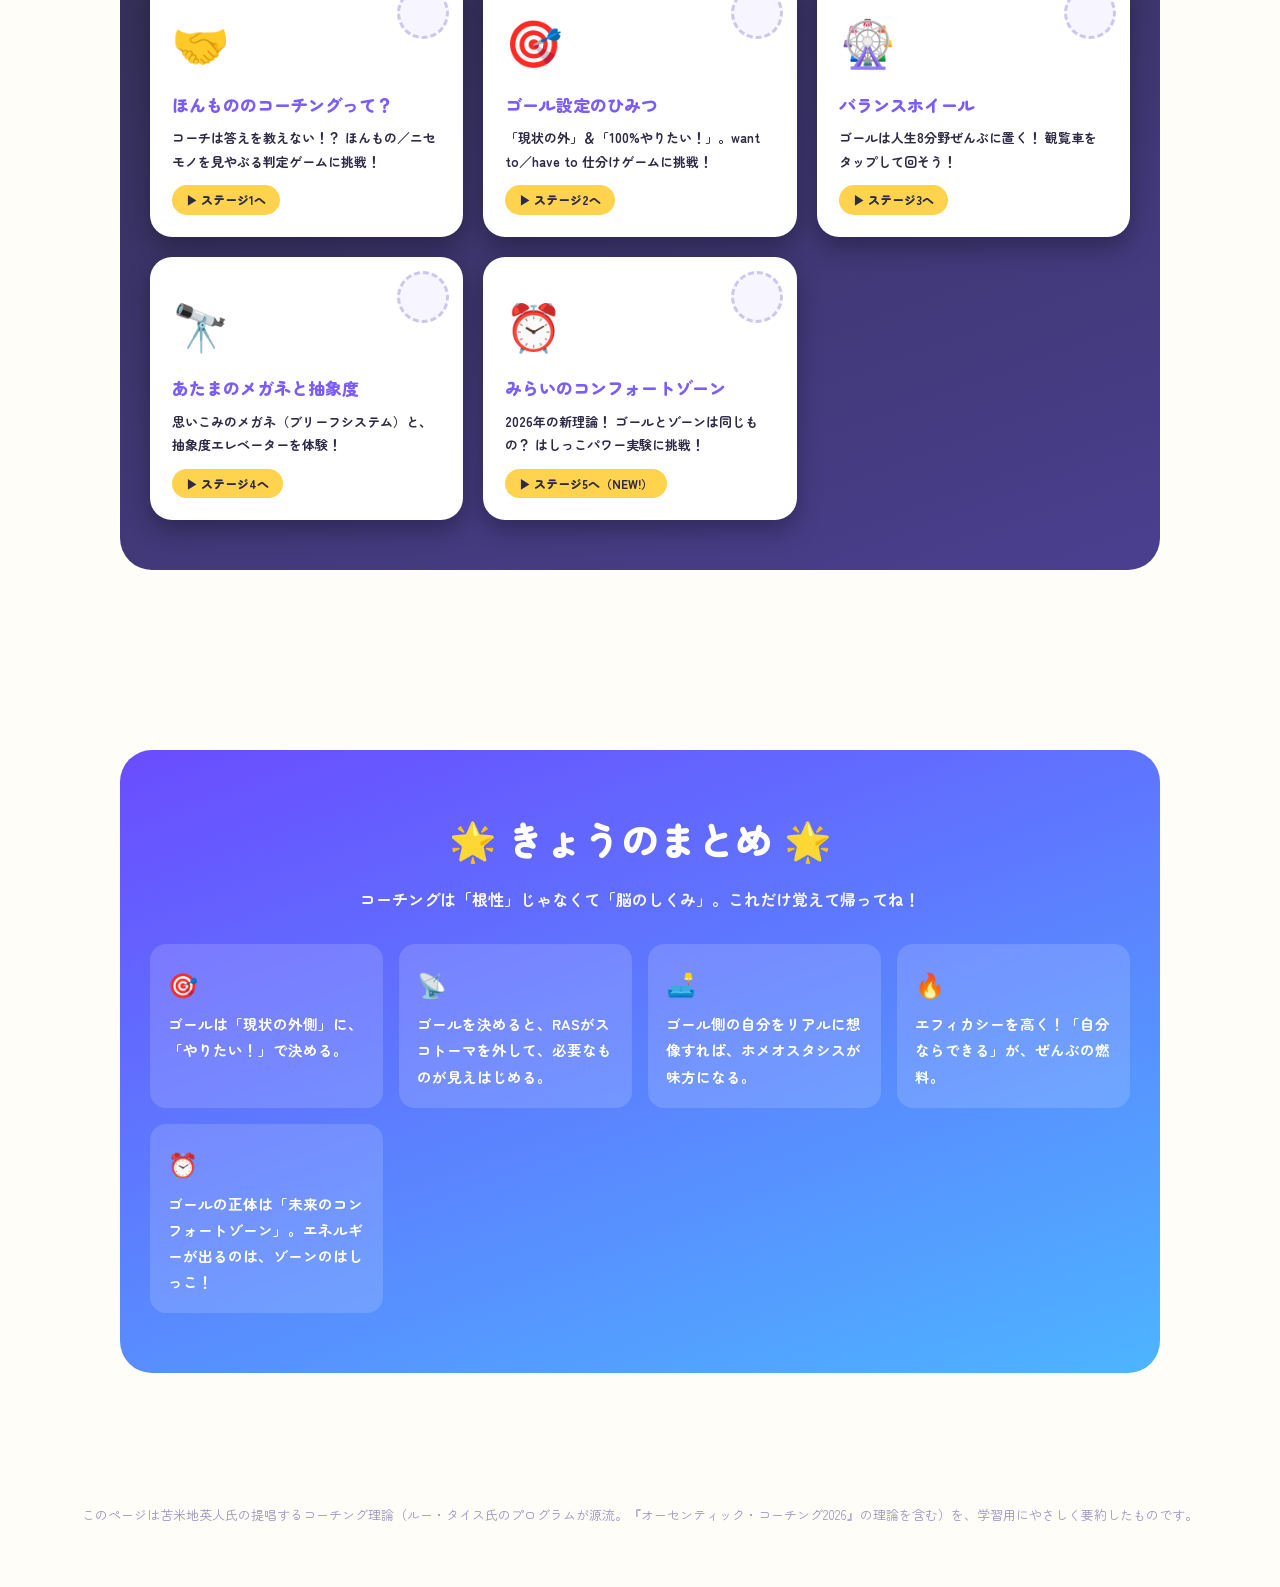
==== commit f4254db3: "feat: オーセンティックコーチング2026の新理論をステージ5として追加 - 新ページ「みらいのコンフォートゾーン」：ゴール＝未来のCZ（TCZ）、はしっこパワー温度実験、人間だけのポジティブフィ" ====
--- a/index.html
+++ b/index.html
@@ -573,7 +573,8 @@
     </div>
     <div class="result-msg good" id="czMagicMsg">
       🎉 コンフォートゾーンがゴール側に引っこしした！<br>
-      ゴールの世界を<b>リアルに想像（臨場感）</b>すると、脳は「そっちが本当の自分だ」と思いこむ。すると今度はホメオスタシスが<b>ゴールに向かって引っぱってくれる</b>ようになるんだ。これがコーチングの最大のヒミツ！
+      ゴールの世界を<b>リアルに想像（臨場感）</b>すると、脳は「そっちが本当の自分だ」と思いこむ。すると今度はホメオスタシスが<b>ゴールに向かって引っぱってくれる</b>ようになるんだ。これがコーチングの最大のヒミツ！<br>
+      実は「ゴール」の正体は<b>未来のコンフォートゾーン</b>——くわしくは <a href="pages/future-cz.html" style="color:#1d8a5c;">⏰ みらいのコンフォートゾーン</a> のステージで！
     </div>
   </div>
 </section>
@@ -690,8 +691,8 @@
   <div class="map-board">
     <span class="section-label" style="background:var(--yellow); color:var(--ink);">NEXT STAGE</span>
     <h2>🗺️ コーチングぼうけんマップ</h2>
-    <p style="font-weight:700; margin-bottom:18px;">ここから先は、もっと深いぼうけん！ 4つのステージをクリアしてスタンプを集めると、<b>「コーチングマスター」認定</b>だ！</p>
-    <div class="stamp-count" id="stampCount">あつめたスタンプ：0 / 4</div>
+    <p style="font-weight:700; margin-bottom:18px;">ここから先は、もっと深いぼうけん！ 5つのステージをクリアしてスタンプを集めると、<b>「コーチングマスター」認定</b>だ！</p>
+    <div class="stamp-count" id="stampCount">あつめたスタンプ：0 / 5</div>
 
     <div class="map-grid">
       <a class="map-card" href="pages/authentic.html">
@@ -722,11 +723,18 @@
         <p>思いこみのメガネ（ブリーフシステム）と、抽象度エレベーターを体験！</p>
         <span class="go-tag">▶ ステージ4へ</span>
       </a>
+      <a class="map-card" href="pages/future-cz.html">
+        <span class="stamp-slot" data-stamp="future"></span>
+        <span class="map-icon">⏰</span>
+        <h3>みらいのコンフォートゾーン</h3>
+        <p>2026年の新理論！ ゴールとゾーンは同じもの？ はしっこパワー実験に挑戦！</p>
+        <span class="go-tag">▶ ステージ5へ（NEW!）</span>
+      </a>
     </div>
 
     <div class="master-cert" id="masterCert">
       <span class="big">🏆</span>
-      おめでとう！ スタンプ4個コンプリート！<br>
+      おめでとう！ スタンプ5個コンプリート！<br>
       きみを「コーチングマスター」に認定します！🎉
     </div>
   </div>
@@ -742,12 +750,13 @@
       <div class="takeaway"><span class="big">📡</span>ゴールを決めると、RASがスコトーマを外して、必要なものが見えはじめる。</div>
       <div class="takeaway"><span class="big">🛋️</span>ゴール側の自分をリアルに想像すれば、ホメオスタシスが味方になる。</div>
       <div class="takeaway"><span class="big">🔥</span>エフィカシーを高く！「自分ならできる」が、ぜんぶの燃料。</div>
+      <div class="takeaway"><span class="big">⏰</span>ゴールの正体は「未来のコンフォートゾーン」。エネルギーが出るのは、ゾーンのはしっこ！</div>
     </div>
   </div>
 </section>
 
 <footer>
-  このページは苫米地英人氏の提唱するコーチング理論（ルー・タイス氏のプログラムが源流）を、学習用にやさしく要約したものです。
+  このページは苫米地英人氏の提唱するコーチング理論（ルー・タイス氏のプログラムが源流。『オーセンティック・コーチング2026』の理論を含む）を、学習用にやさしく要約したものです。
 </footer>
 
 <script>
@@ -987,7 +996,8 @@
   }
 
   /* ===== ぼうけんマップ：スタンプラリー表示 ===== */
-  const STAMP_EMOJI = { authentic: '🤝', goal: '🎯', wheel: '🎡', abstract: '🔭' };
+  const STAMP_EMOJI = { authentic: '🤝', goal: '🎯', wheel: '🎡', abstract: '🔭', future: '⏰' };
+  const STAMP_TOTAL = 5;
   function renderStamps() {
     let stamps = {};
     try { stamps = JSON.parse(localStorage.getItem('coachingStamps') || '{}'); } catch (e) { stamps = {}; }
@@ -1003,8 +1013,8 @@
         slot.classList.remove('got');
       }
     });
-    document.getElementById('stampCount').textContent = 'あつめたスタンプ：' + got + ' / 4';
-    if (got === 4) {
+    document.getElementById('stampCount').textContent = 'あつめたスタンプ：' + got + ' / ' + STAMP_TOTAL;
+    if (got === STAMP_TOTAL) {
       const cert = document.getElementById('masterCert');
       if (!cert.classList.contains('show')) {
         cert.classList.add('show');
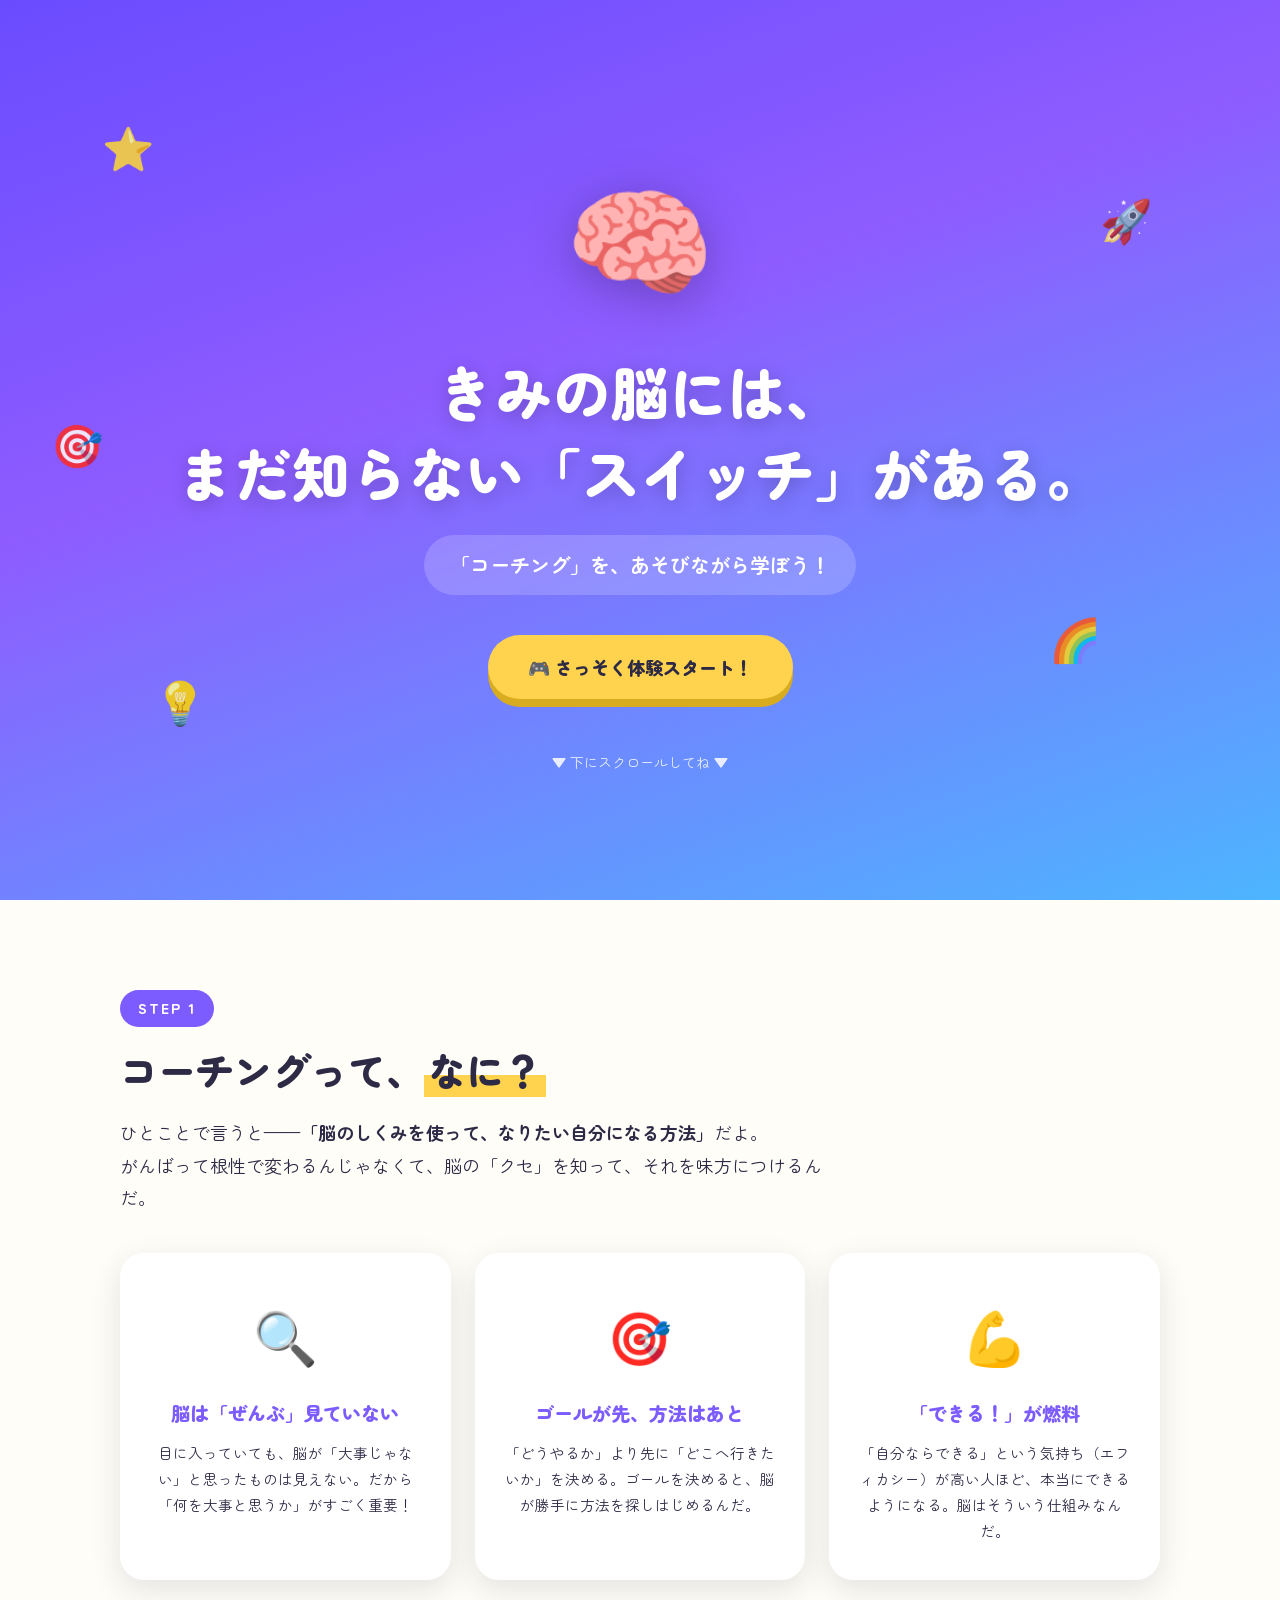
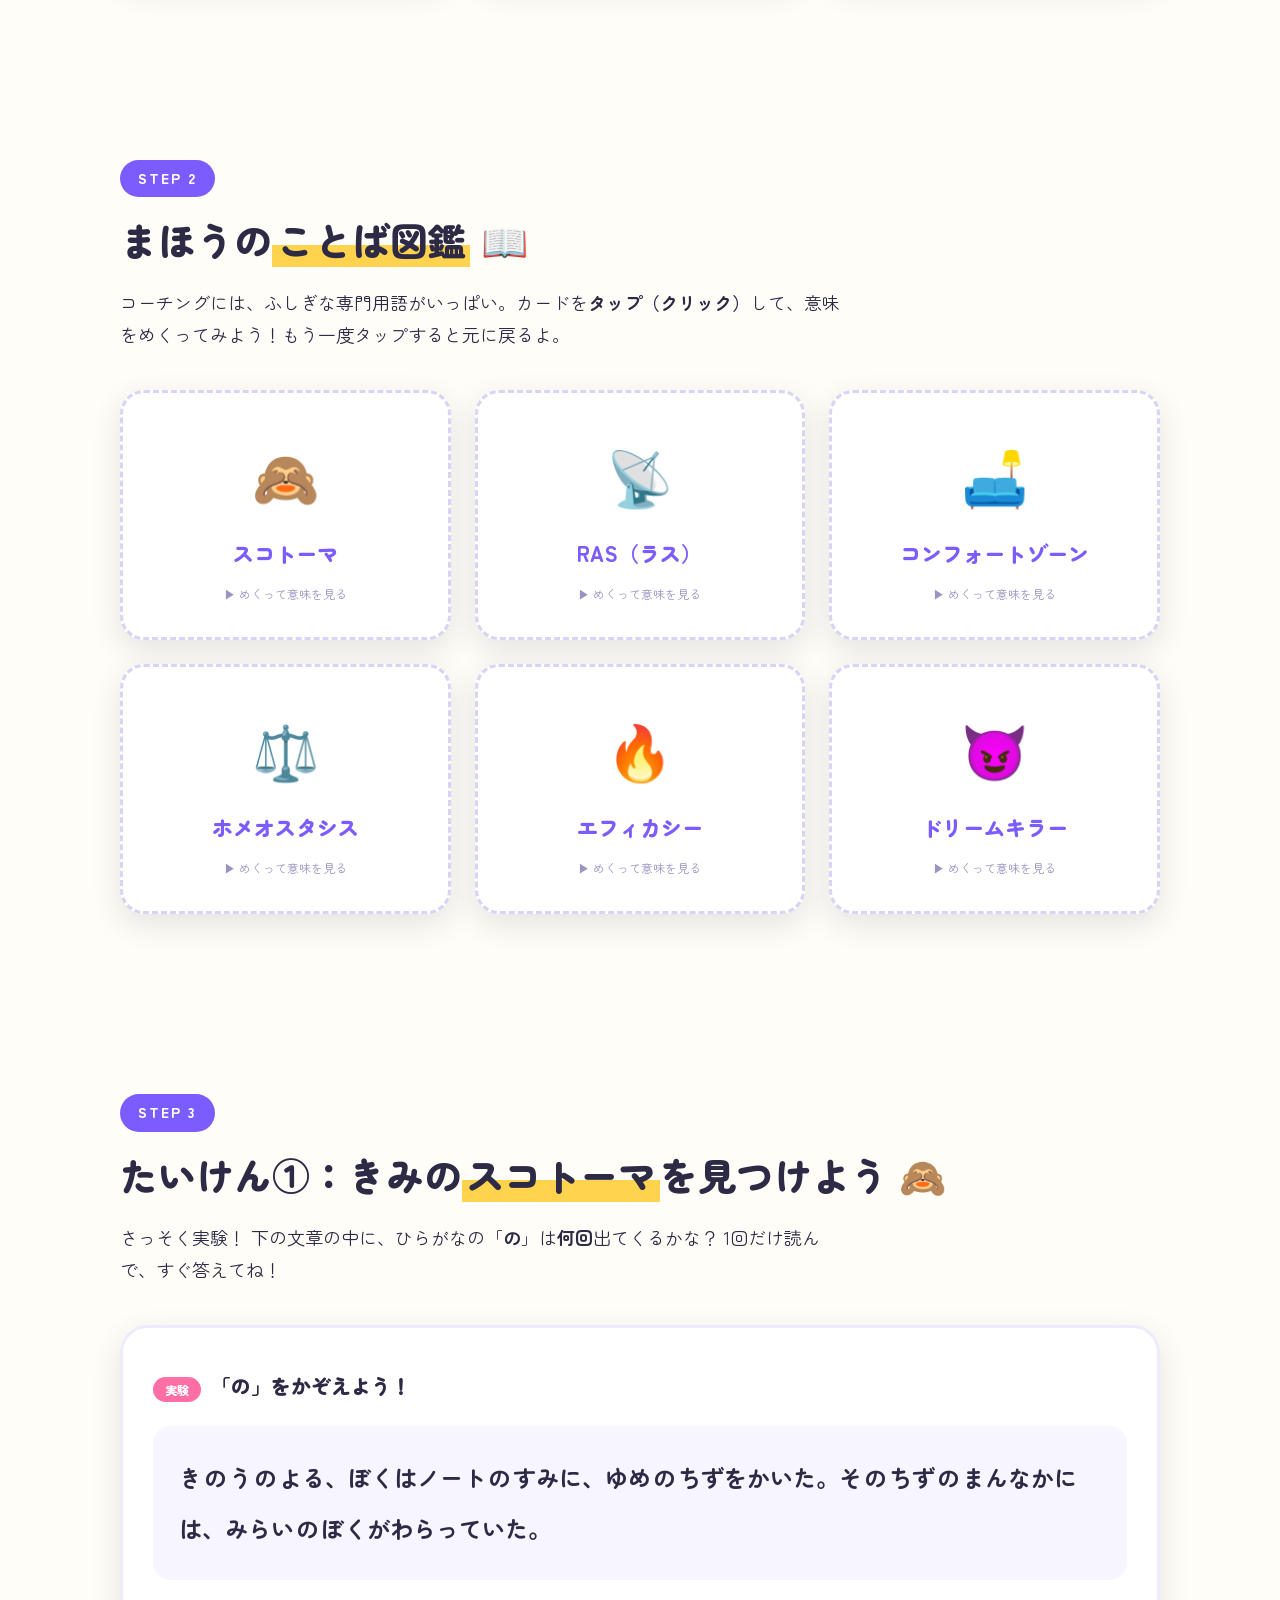
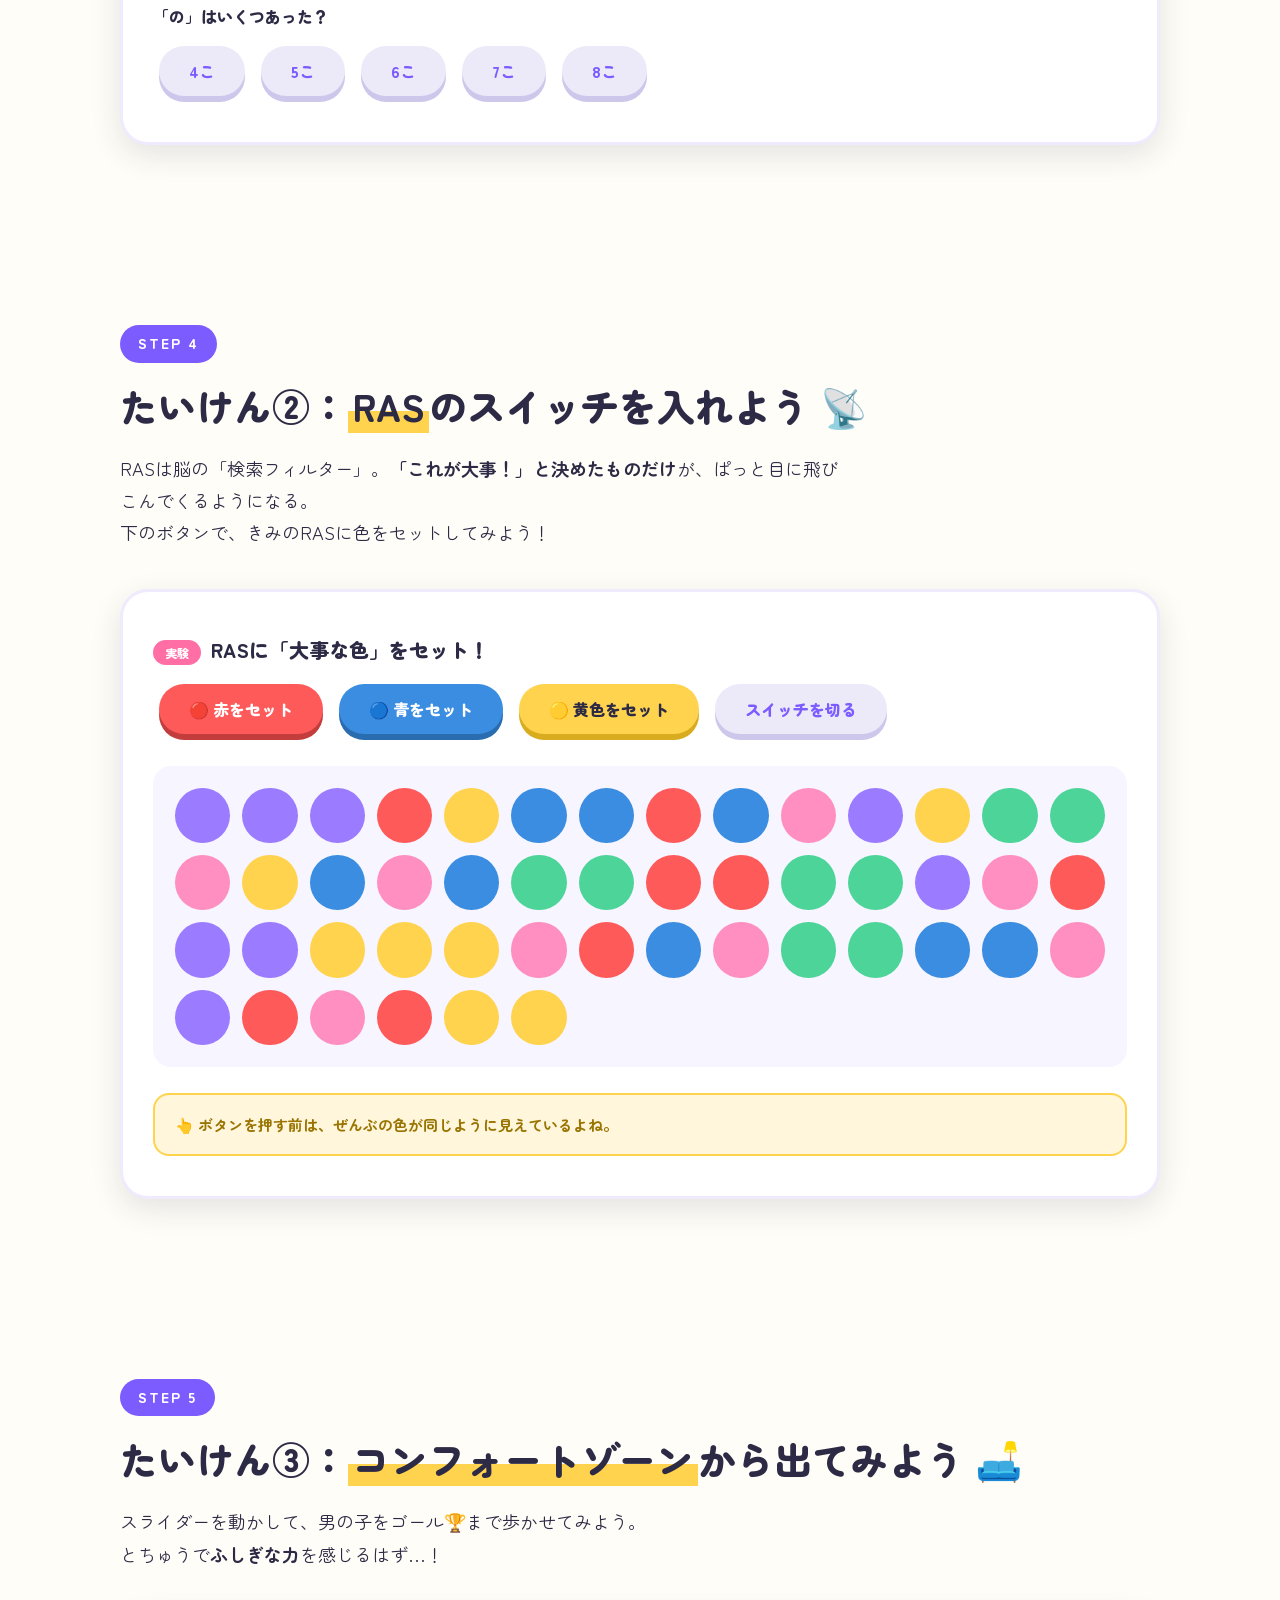
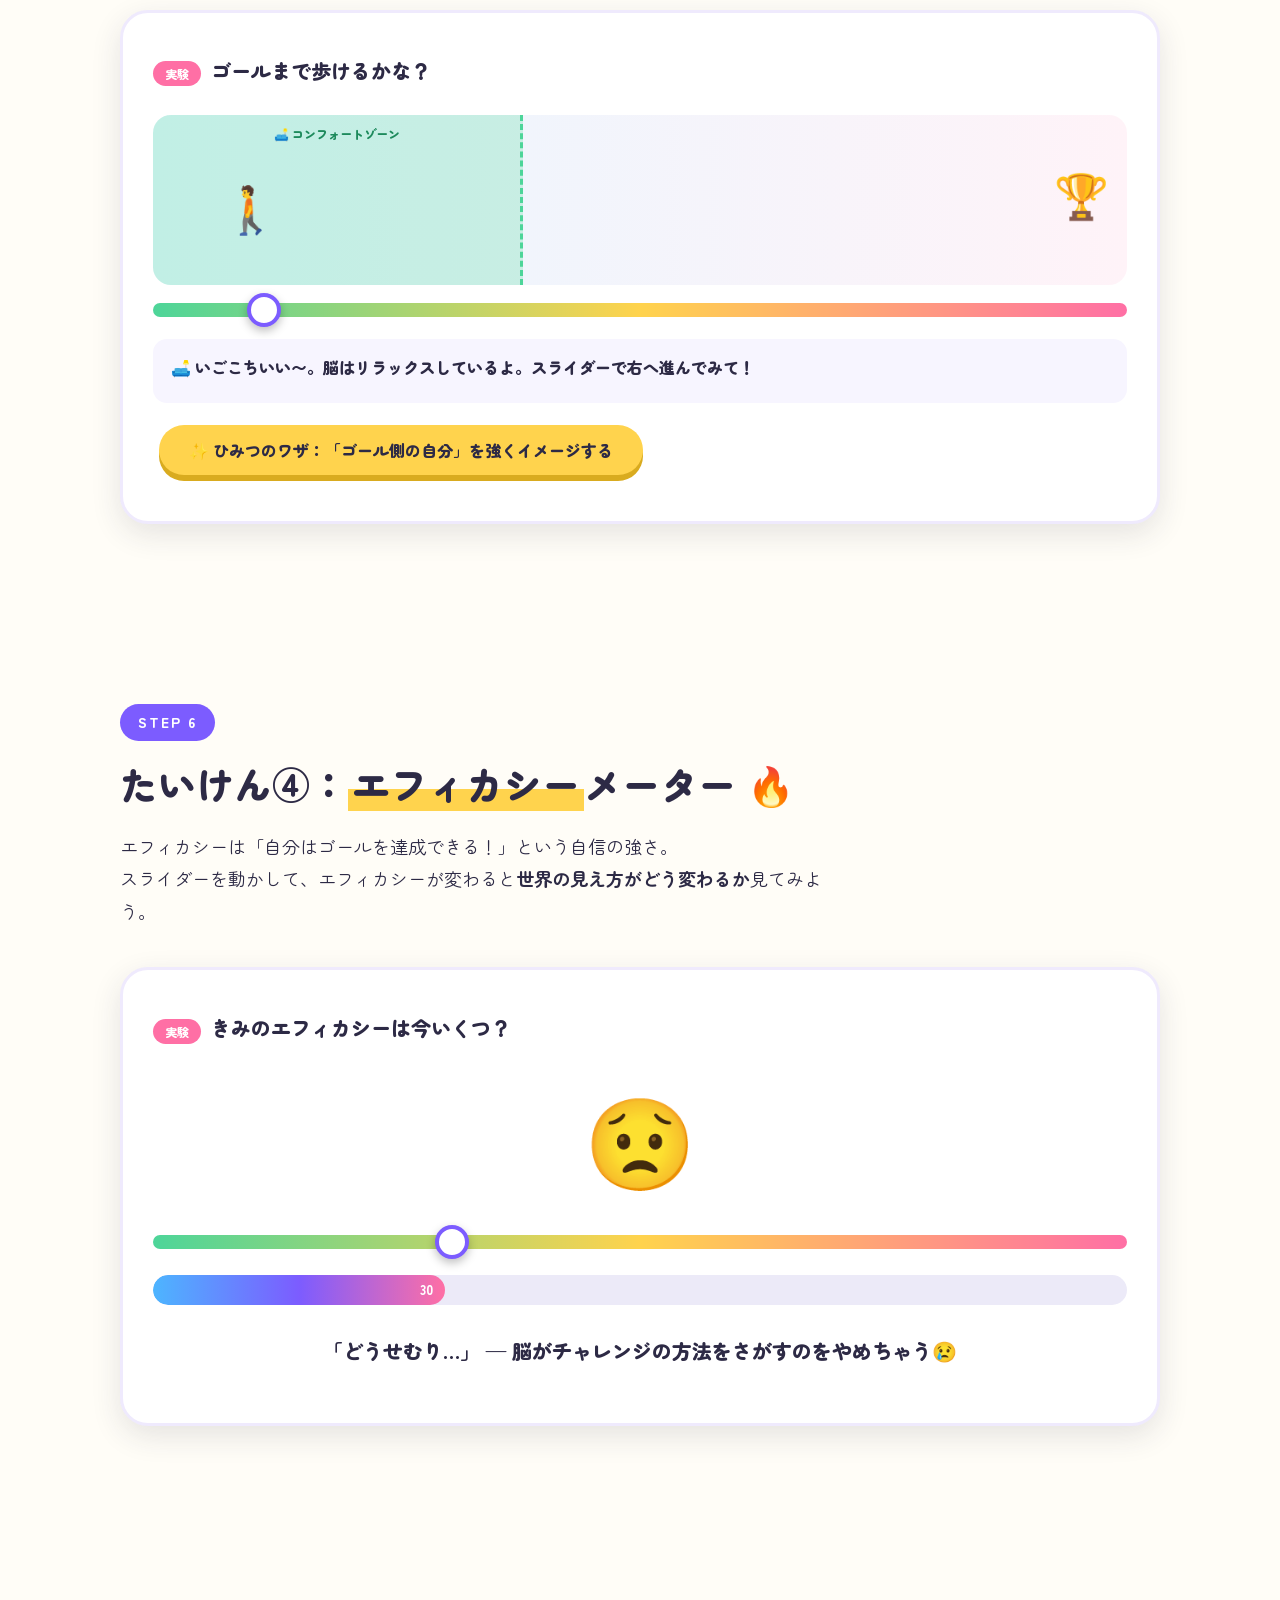
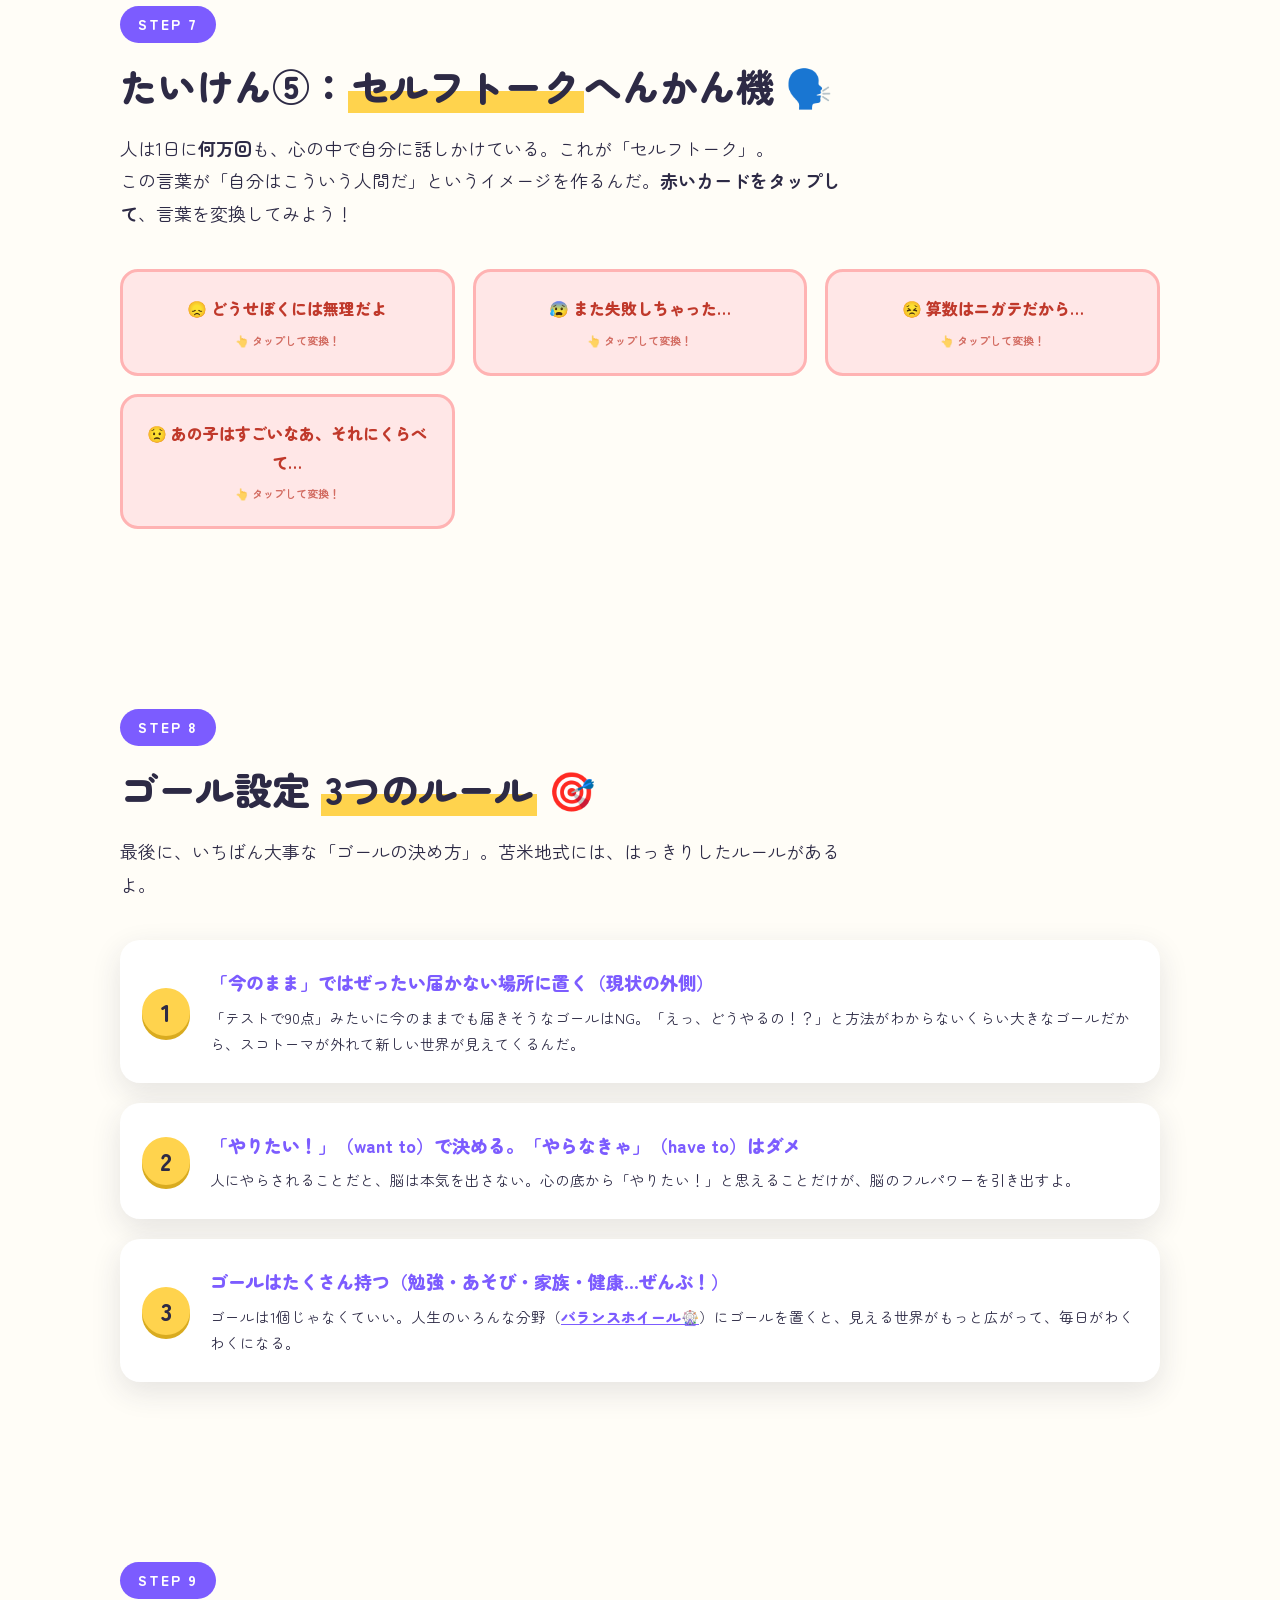
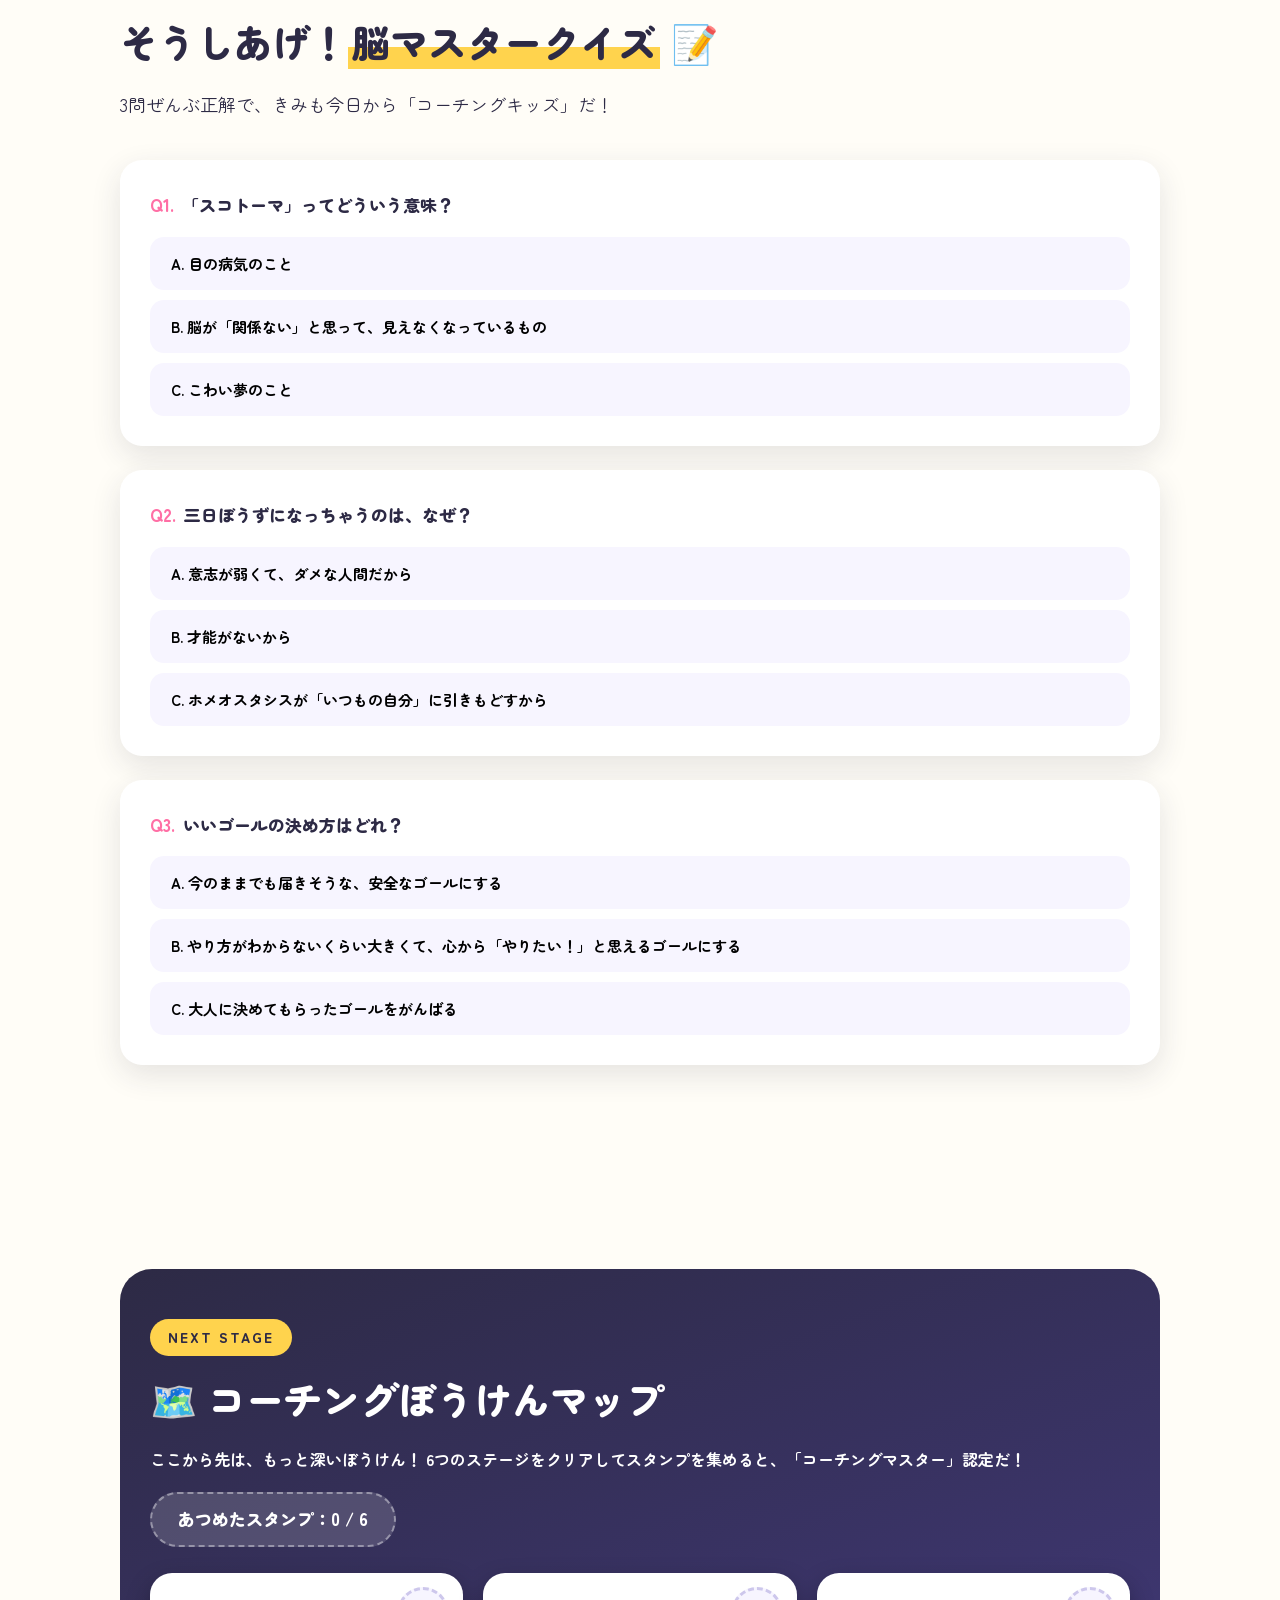
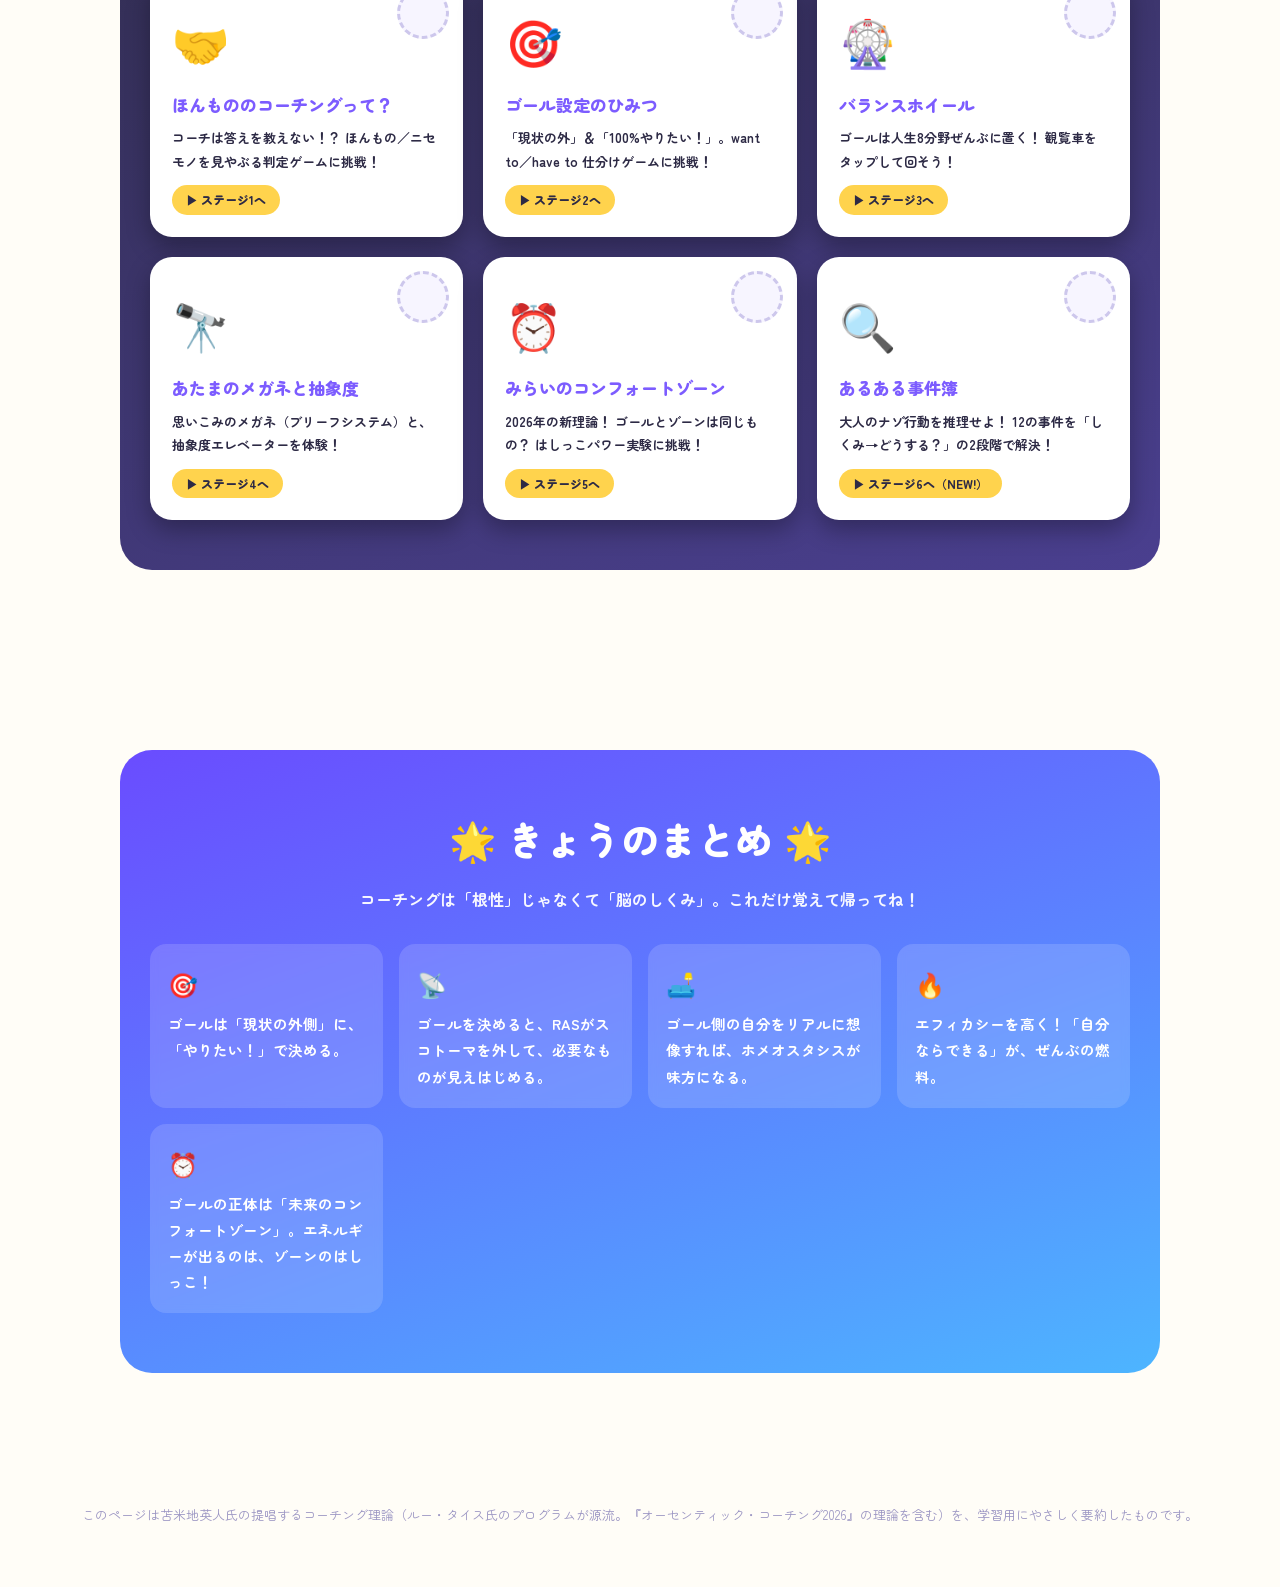
==== commit 5f379568: "feat: ステージ6「あるある事件簿」を追加（大人のナゾ行動 推理ゲーム・4ジャンル12事件） - 推理①（複数のしくみを全部見つける→連動チェーン解説）＋推理②（じゃあどうする？の行動3択）の2段" ====
--- a/index.html
+++ b/index.html
@@ -691,8 +691,8 @@
   <div class="map-board">
     <span class="section-label" style="background:var(--yellow); color:var(--ink);">NEXT STAGE</span>
     <h2>🗺️ コーチングぼうけんマップ</h2>
-    <p style="font-weight:700; margin-bottom:18px;">ここから先は、もっと深いぼうけん！ 5つのステージをクリアしてスタンプを集めると、<b>「コーチングマスター」認定</b>だ！</p>
-    <div class="stamp-count" id="stampCount">あつめたスタンプ：0 / 5</div>
+    <p style="font-weight:700; margin-bottom:18px;">ここから先は、もっと深いぼうけん！ 6つのステージをクリアしてスタンプを集めると、<b>「コーチングマスター」認定</b>だ！</p>
+    <div class="stamp-count" id="stampCount">あつめたスタンプ：0 / 6</div>
 
     <div class="map-grid">
       <a class="map-card" href="pages/authentic.html">
@@ -728,13 +728,20 @@
         <span class="map-icon">⏰</span>
         <h3>みらいのコンフォートゾーン</h3>
         <p>2026年の新理論！ ゴールとゾーンは同じもの？ はしっこパワー実験に挑戦！</p>
-        <span class="go-tag">▶ ステージ5へ（NEW!）</span>
+        <span class="go-tag">▶ ステージ5へ</span>
+      </a>
+      <a class="map-card" href="pages/case-files.html">
+        <span class="stamp-slot" data-stamp="cases"></span>
+        <span class="map-icon">🔍</span>
+        <h3>あるある事件簿</h3>
+        <p>大人のナゾ行動を推理せよ！ 12の事件を「しくみ→どうする？」の2段階で解決！</p>
+        <span class="go-tag">▶ ステージ6へ（NEW!）</span>
       </a>
     </div>
 
     <div class="master-cert" id="masterCert">
       <span class="big">🏆</span>
-      おめでとう！ スタンプ5個コンプリート！<br>
+      おめでとう！ スタンプ6個コンプリート！<br>
       きみを「コーチングマスター」に認定します！🎉
     </div>
   </div>
@@ -996,8 +1003,8 @@
   }
 
   /* ===== ぼうけんマップ：スタンプラリー表示 ===== */
-  const STAMP_EMOJI = { authentic: '🤝', goal: '🎯', wheel: '🎡', abstract: '🔭', future: '⏰' };
-  const STAMP_TOTAL = 5;
+  const STAMP_EMOJI = { authentic: '🤝', goal: '🎯', wheel: '🎡', abstract: '🔭', future: '⏰', cases: '🔍' };
+  const STAMP_TOTAL = 6;
   function renderStamps() {
     let stamps = {};
     try { stamps = JSON.parse(localStorage.getItem('coachingStamps') || '{}'); } catch (e) { stamps = {}; }
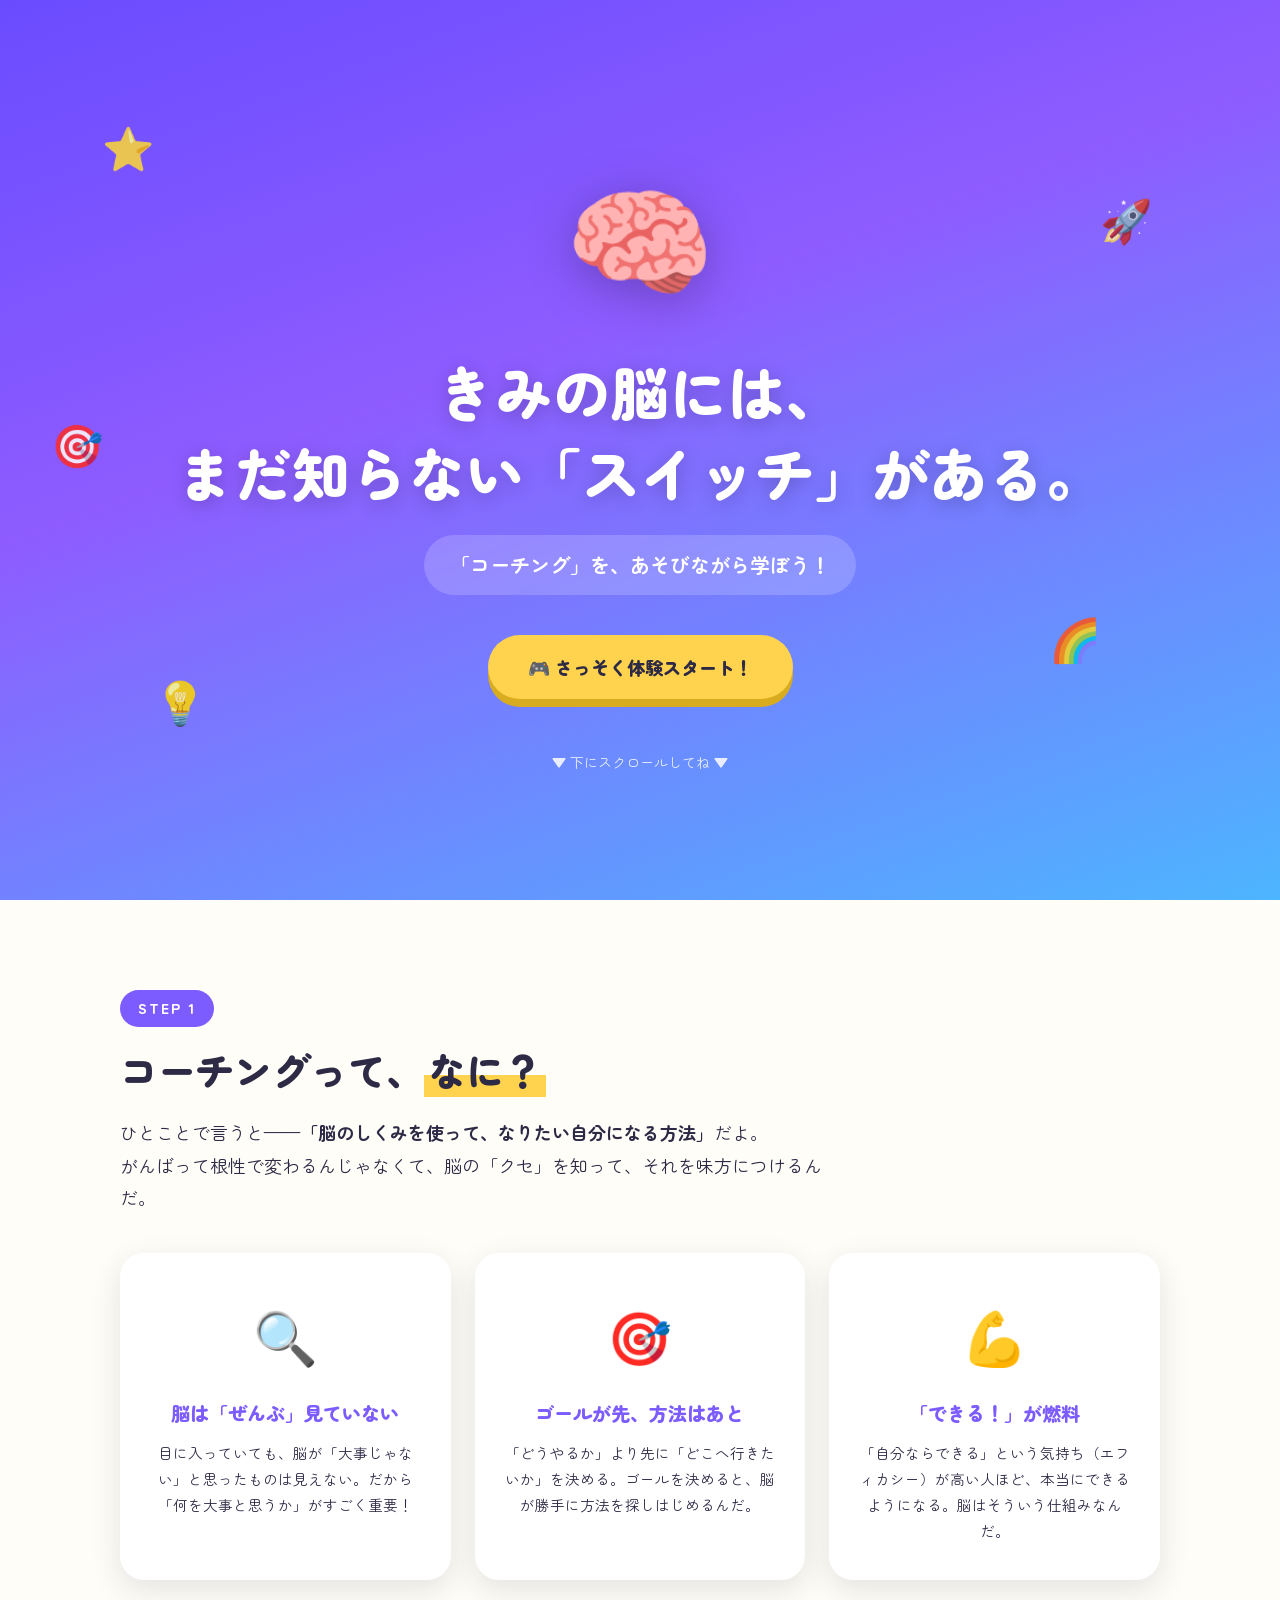
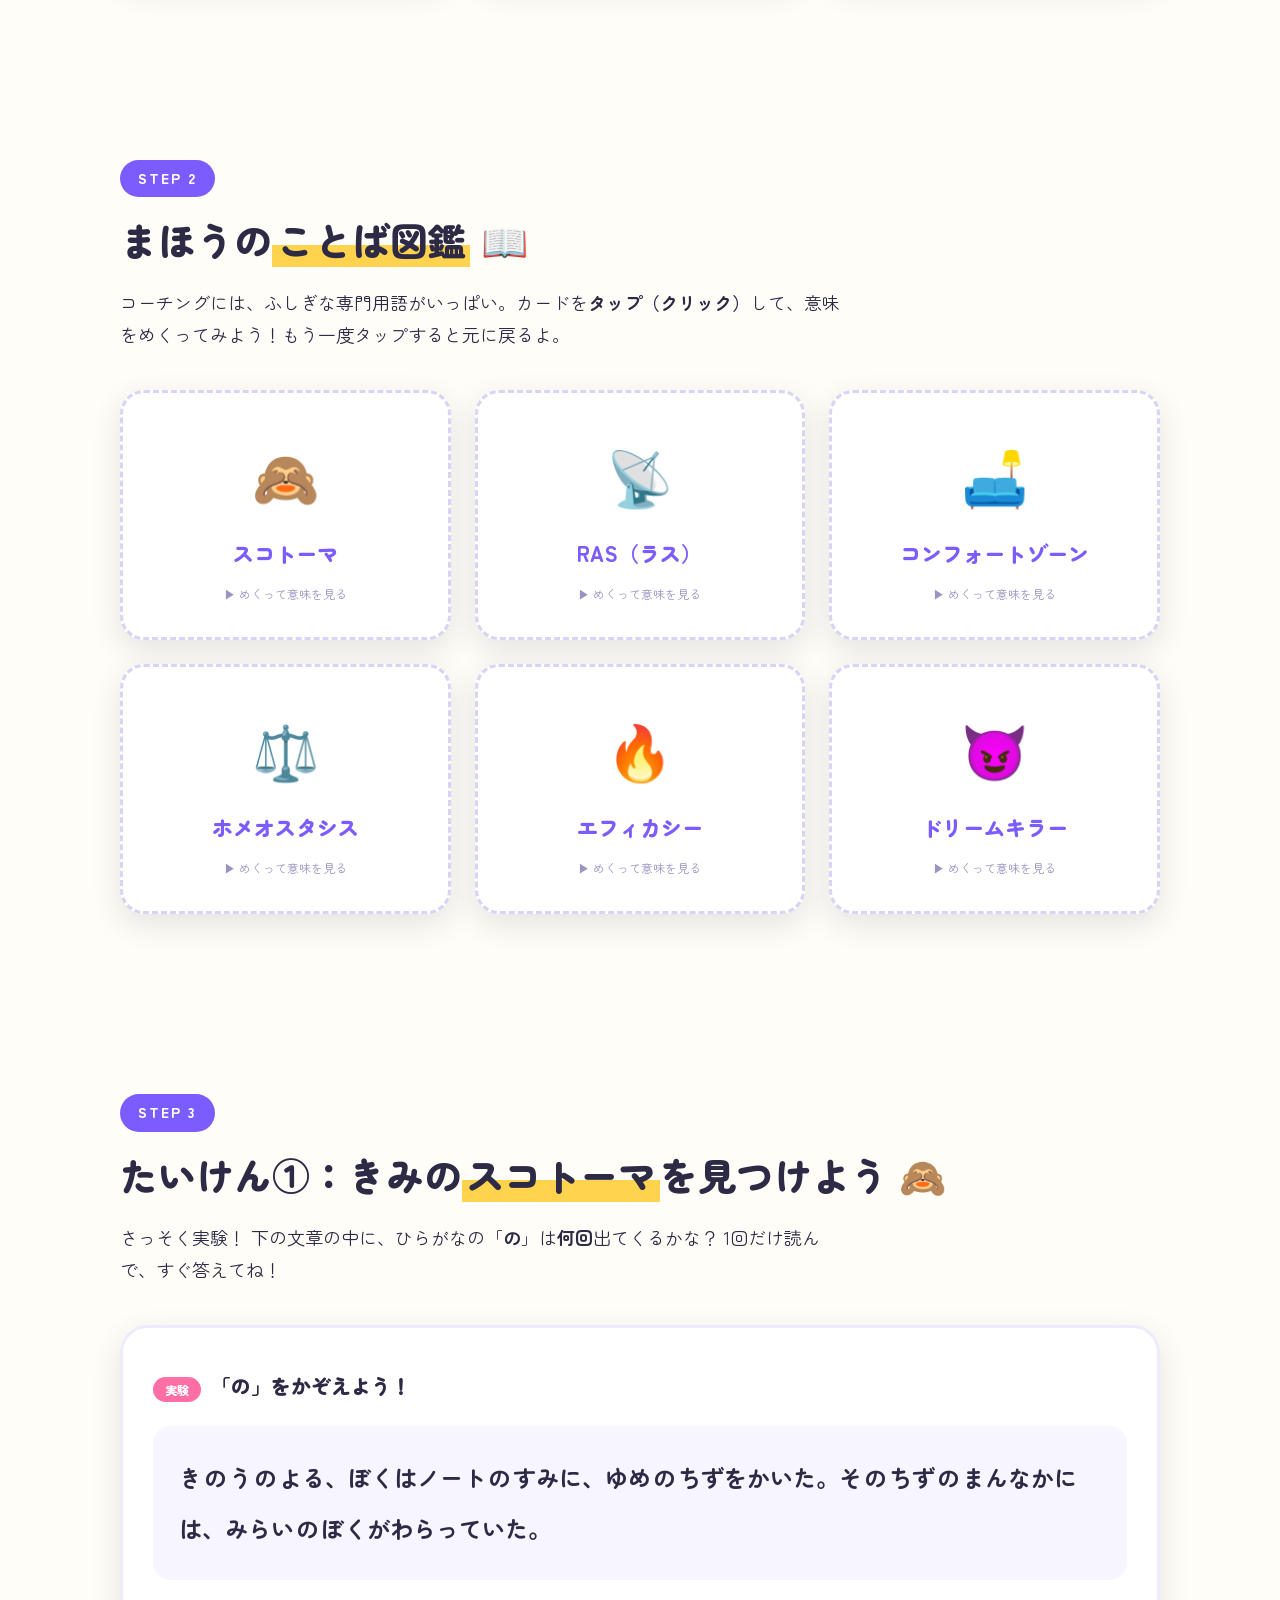
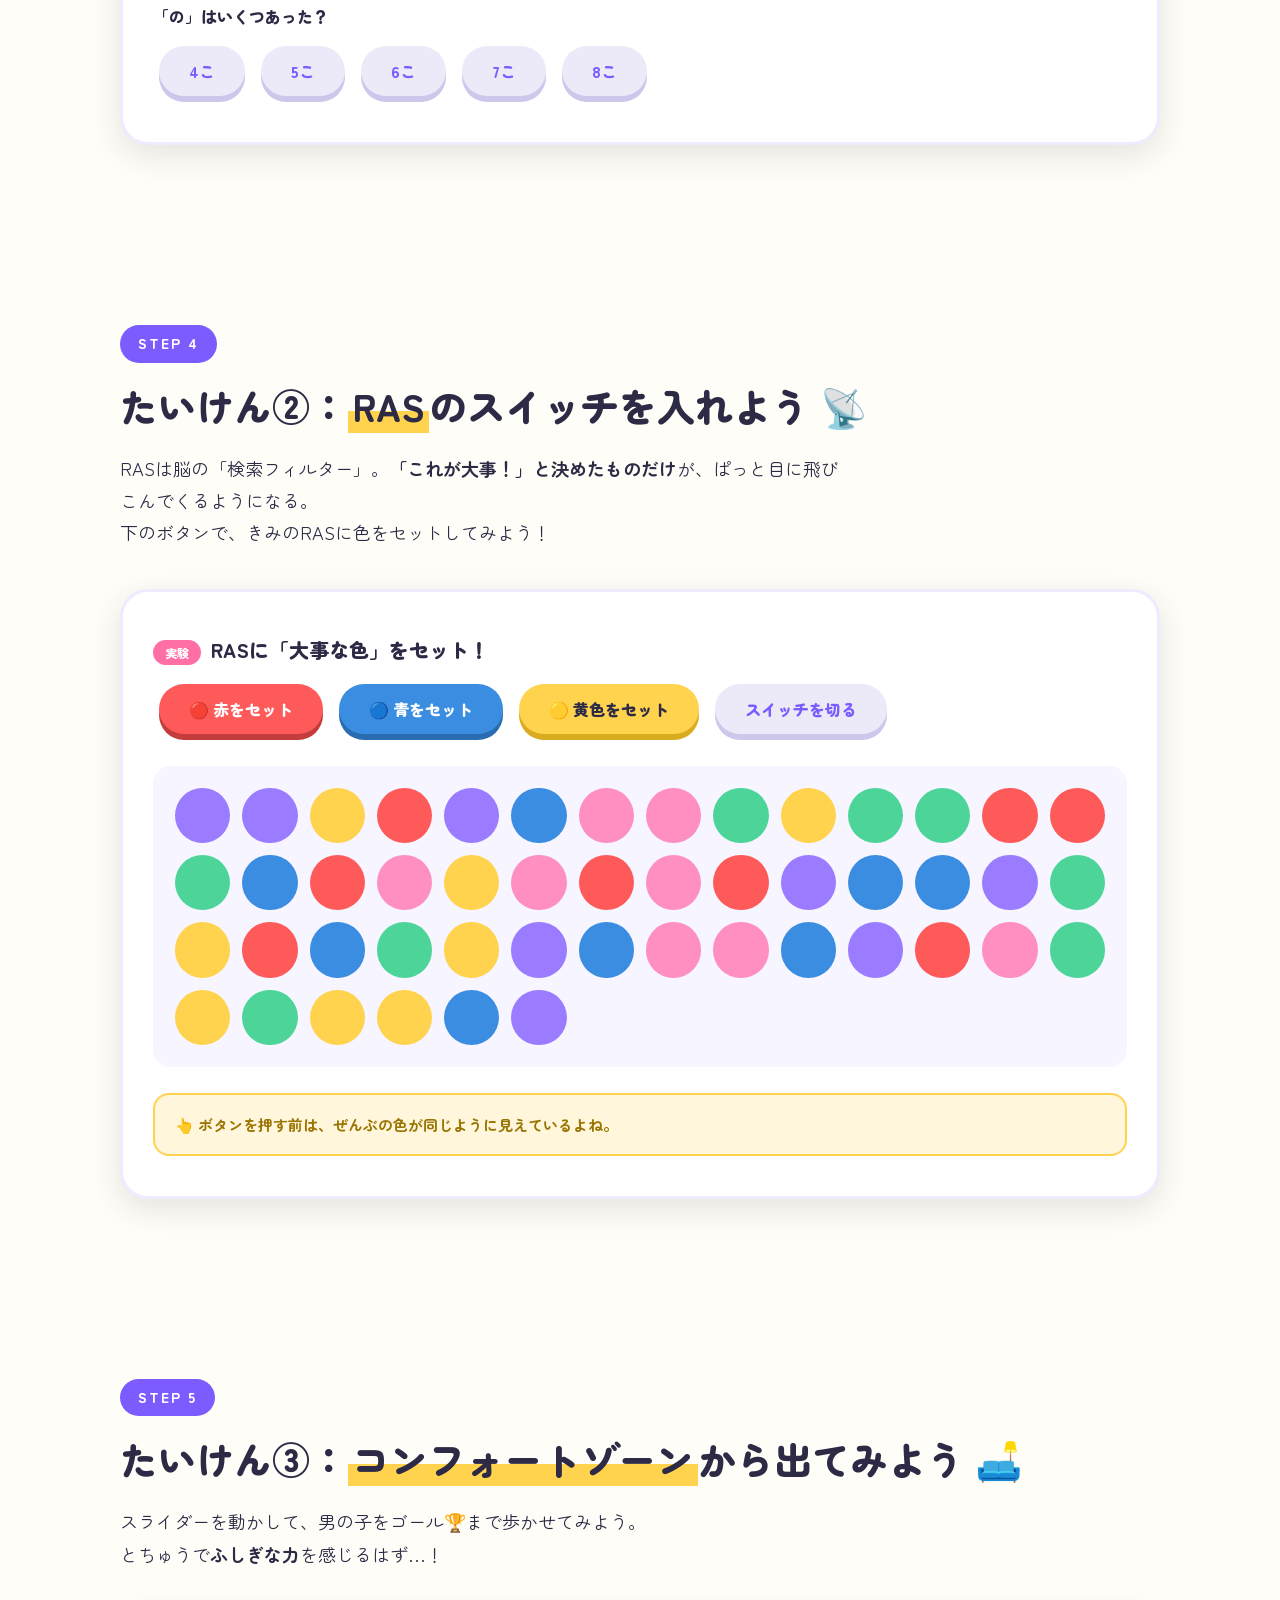
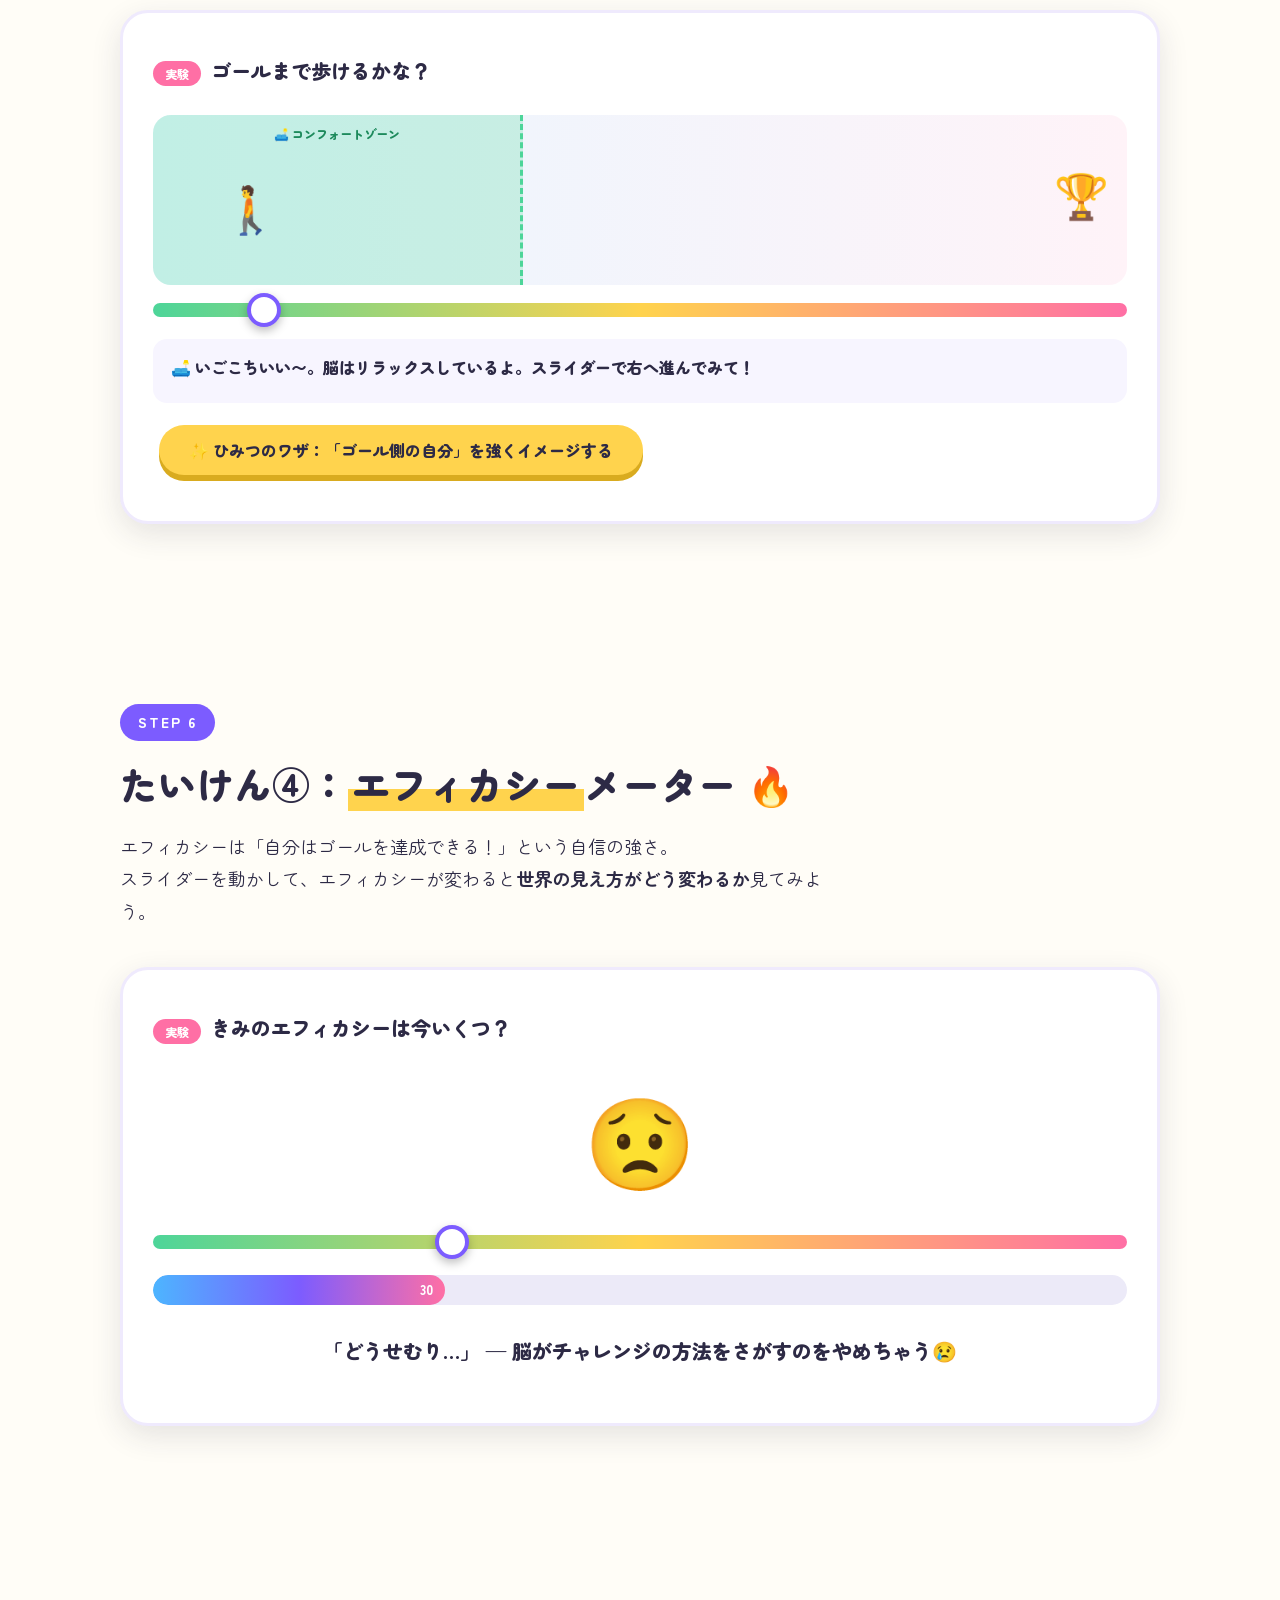
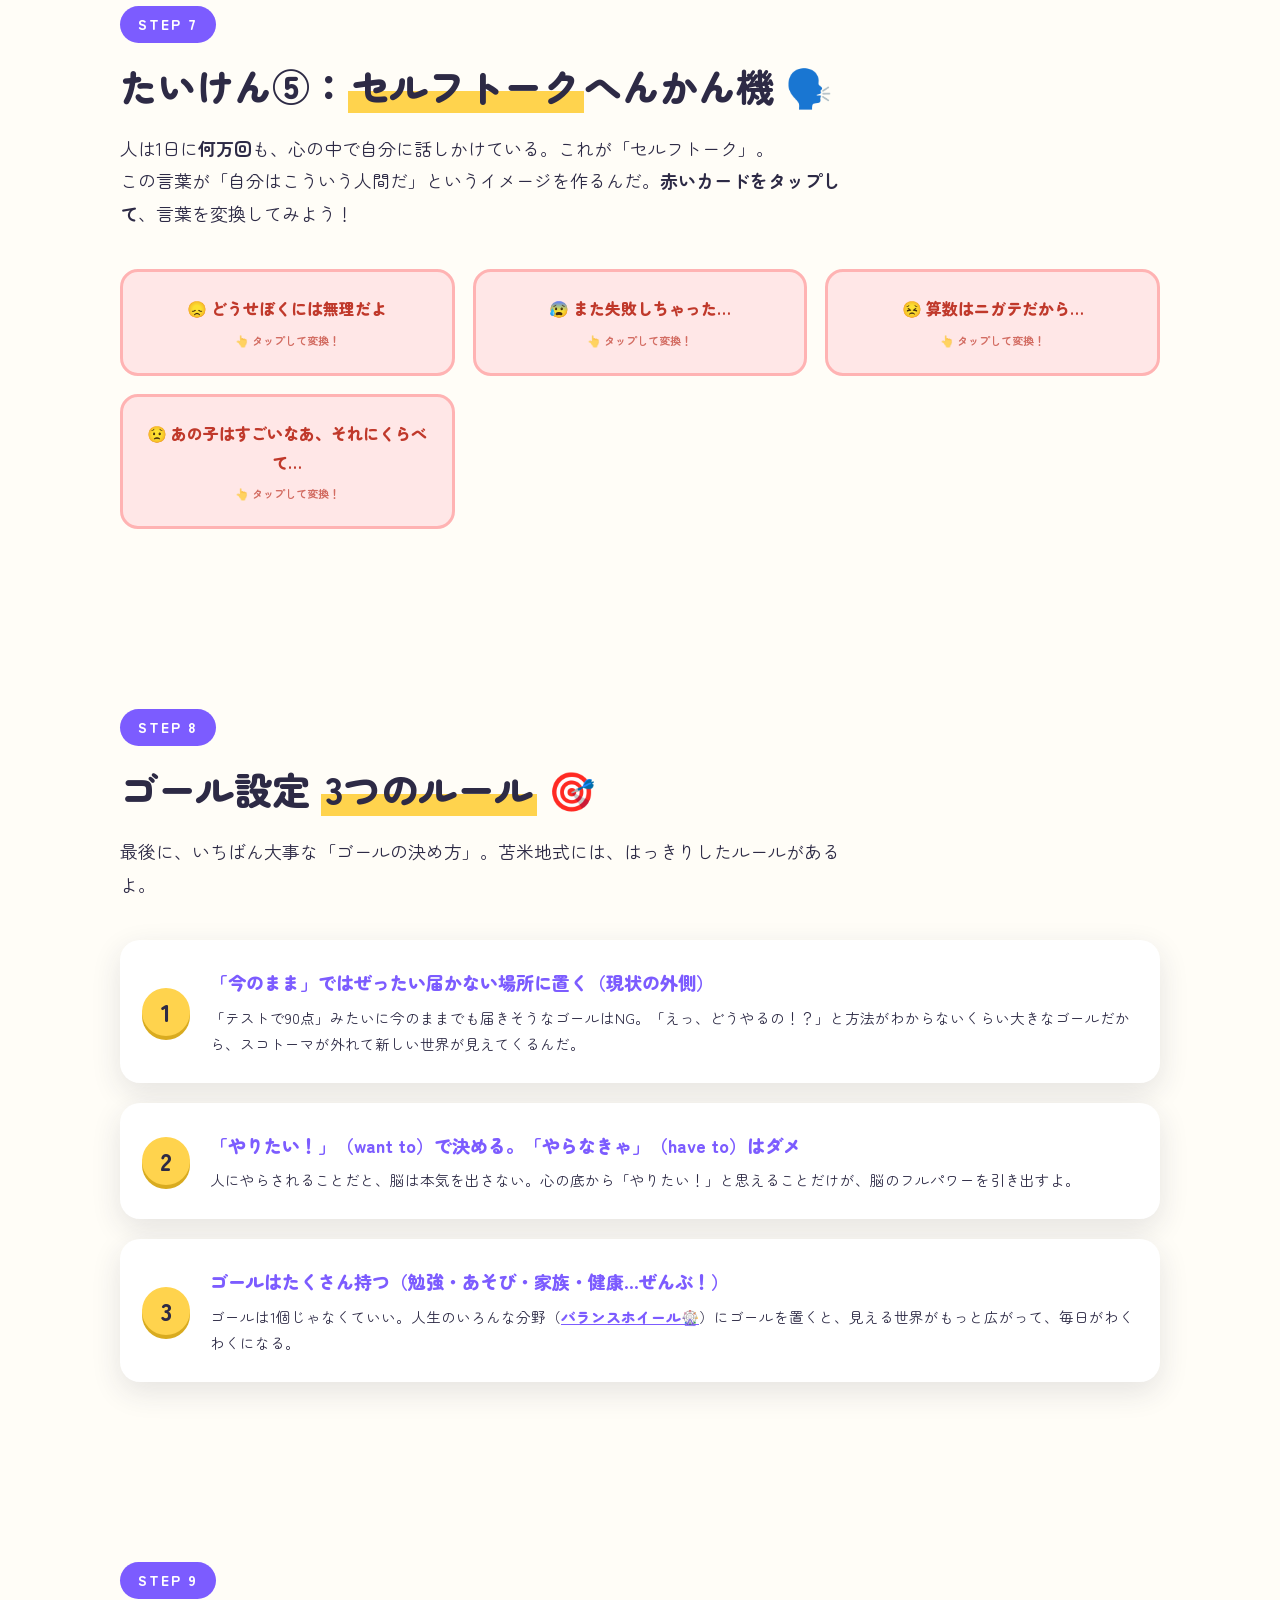
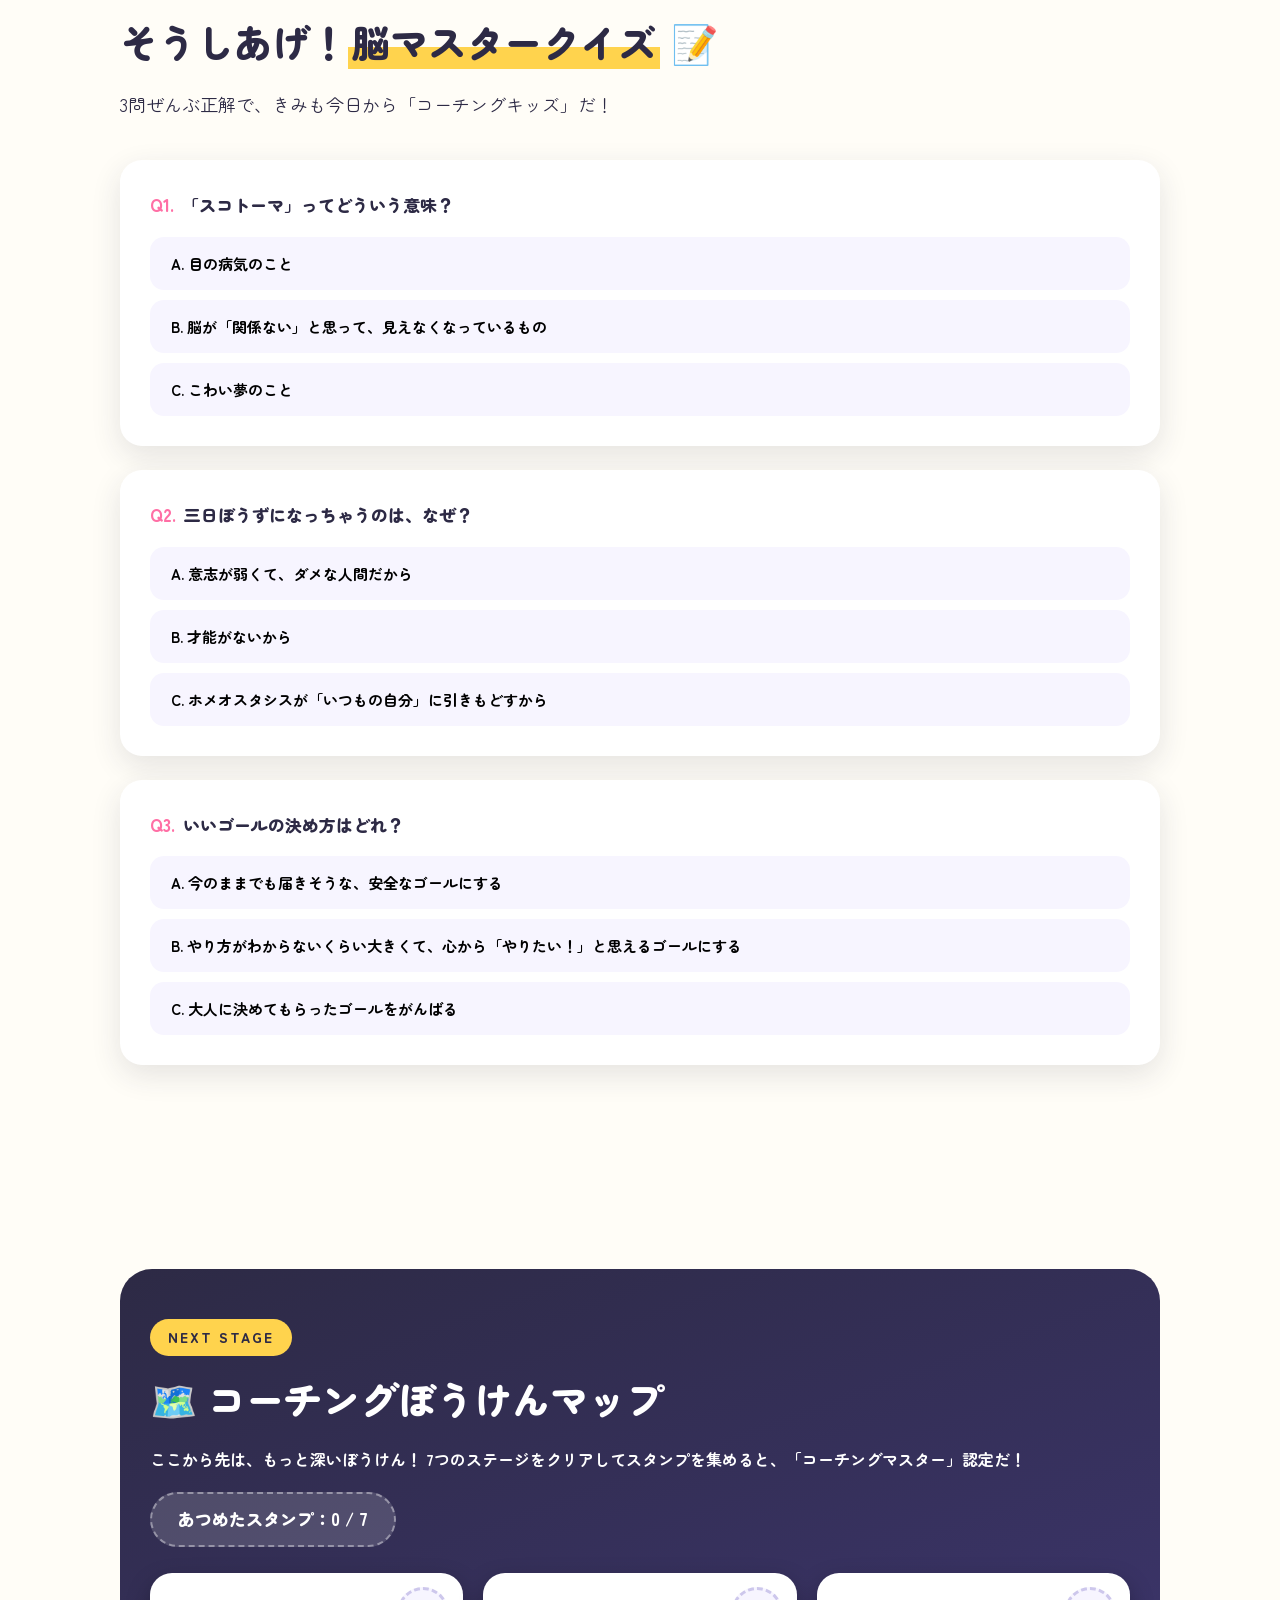
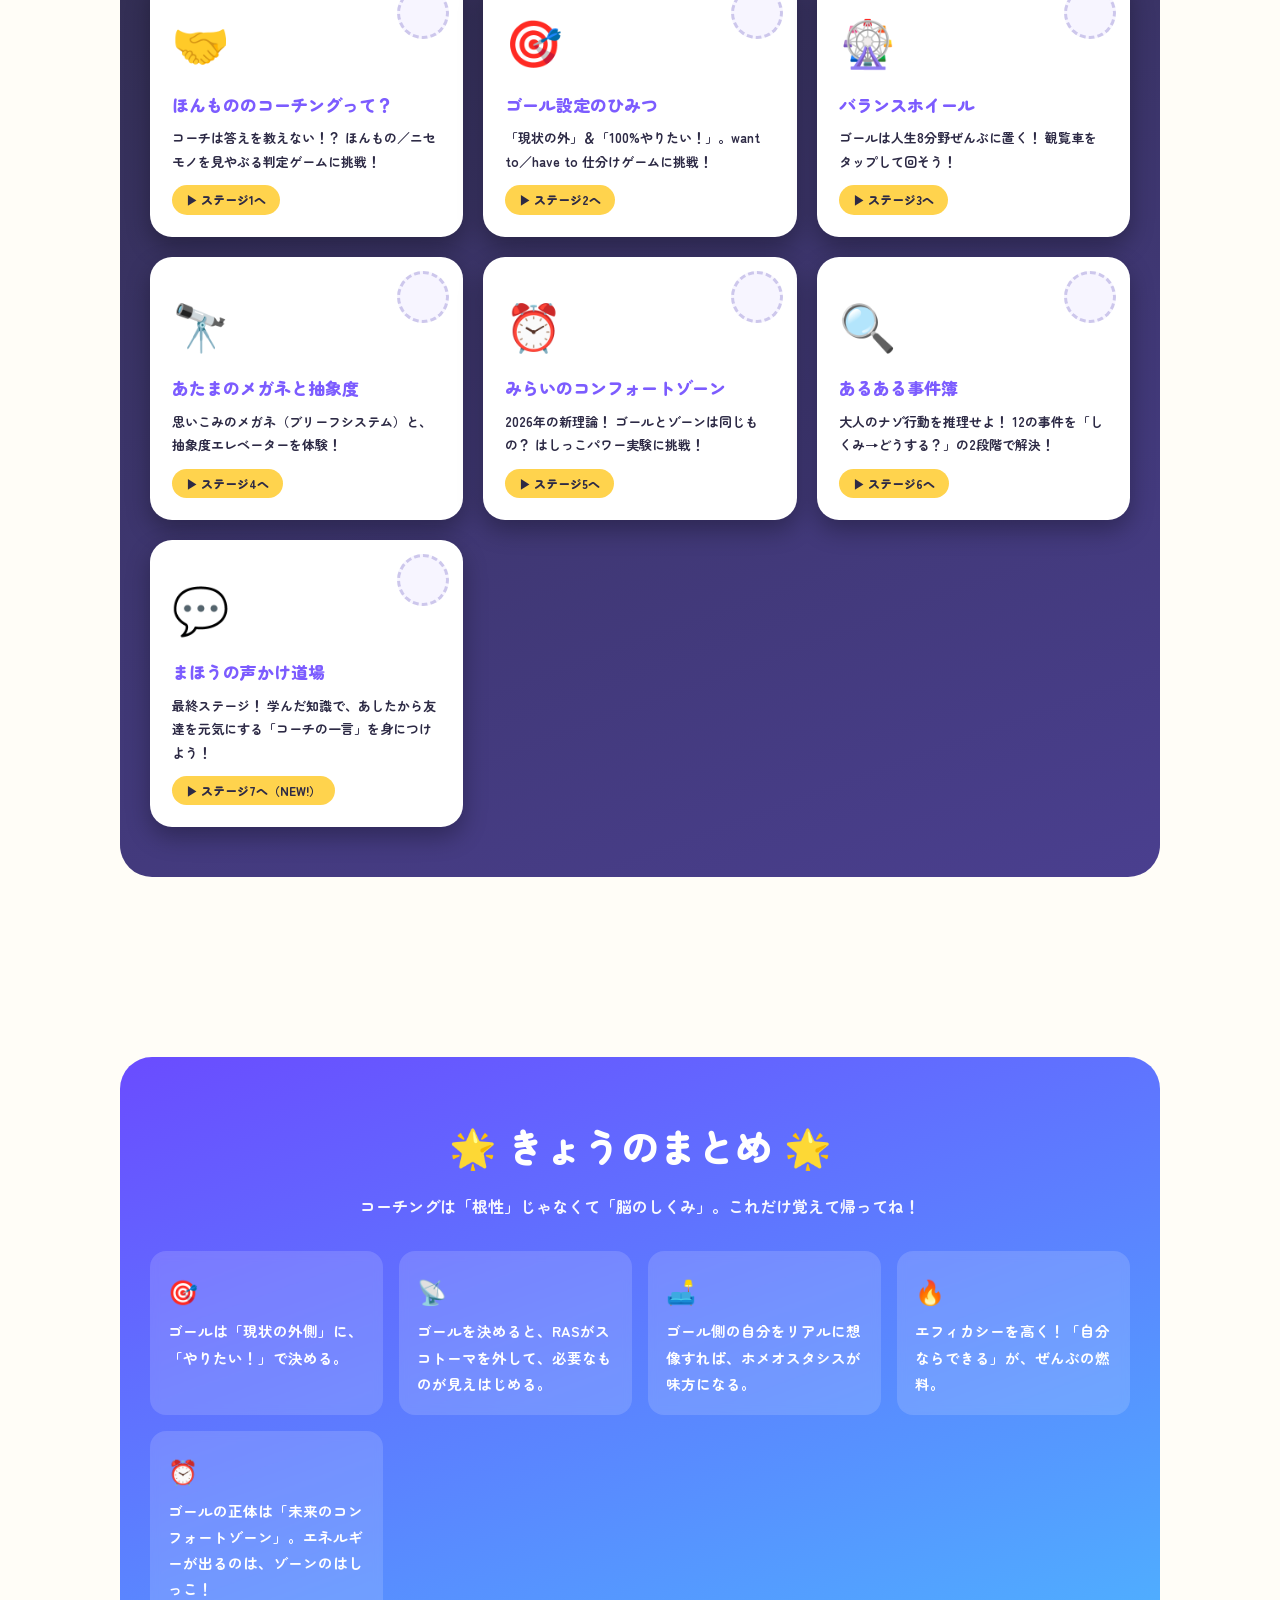
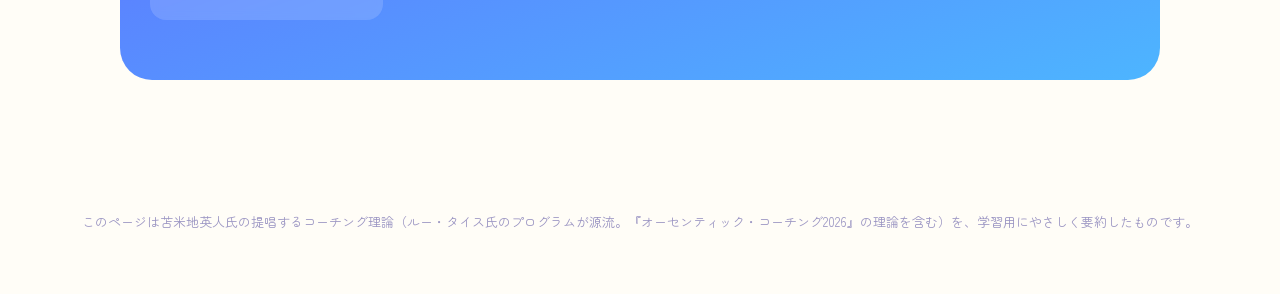
==== commit 12784449: "feat: 最終ステージ7「まほうの声かけ道場」を追加（あしたから使えるコーチング） - あるある7場面（文句・つらそう・やらなきゃ・どうせ無理・失敗・夢の話・本番前）で「コーチの一言」を選ぶ3択道場" ====
--- a/index.html
+++ b/index.html
@@ -691,8 +691,8 @@
   <div class="map-board">
     <span class="section-label" style="background:var(--yellow); color:var(--ink);">NEXT STAGE</span>
     <h2>🗺️ コーチングぼうけんマップ</h2>
-    <p style="font-weight:700; margin-bottom:18px;">ここから先は、もっと深いぼうけん！ 6つのステージをクリアしてスタンプを集めると、<b>「コーチングマスター」認定</b>だ！</p>
-    <div class="stamp-count" id="stampCount">あつめたスタンプ：0 / 6</div>
+    <p style="font-weight:700; margin-bottom:18px;">ここから先は、もっと深いぼうけん！ 7つのステージをクリアしてスタンプを集めると、<b>「コーチングマスター」認定</b>だ！</p>
+    <div class="stamp-count" id="stampCount">あつめたスタンプ：0 / 7</div>
 
     <div class="map-grid">
       <a class="map-card" href="pages/authentic.html">
@@ -735,13 +735,20 @@
         <span class="map-icon">🔍</span>
         <h3>あるある事件簿</h3>
         <p>大人のナゾ行動を推理せよ！ 12の事件を「しくみ→どうする？」の2段階で解決！</p>
-        <span class="go-tag">▶ ステージ6へ（NEW!）</span>
+        <span class="go-tag">▶ ステージ6へ</span>
+      </a>
+      <a class="map-card" href="pages/voice.html">
+        <span class="stamp-slot" data-stamp="voice"></span>
+        <span class="map-icon">💬</span>
+        <h3>まほうの声かけ道場</h3>
+        <p>最終ステージ！ 学んだ知識で、あしたから友達を元気にする「コーチの一言」を身につけよう！</p>
+        <span class="go-tag">▶ ステージ7へ（NEW!）</span>
       </a>
     </div>
 
     <div class="master-cert" id="masterCert">
       <span class="big">🏆</span>
-      おめでとう！ スタンプ6個コンプリート！<br>
+      おめでとう！ スタンプ7個コンプリート！<br>
       きみを「コーチングマスター」に認定します！🎉
     </div>
   </div>
@@ -1003,8 +1010,8 @@
   }
 
   /* ===== ぼうけんマップ：スタンプラリー表示 ===== */
-  const STAMP_EMOJI = { authentic: '🤝', goal: '🎯', wheel: '🎡', abstract: '🔭', future: '⏰', cases: '🔍' };
-  const STAMP_TOTAL = 6;
+  const STAMP_EMOJI = { authentic: '🤝', goal: '🎯', wheel: '🎡', abstract: '🔭', future: '⏰', cases: '🔍', voice: '💬' };
+  const STAMP_TOTAL = 7;
   function renderStamps() {
     let stamps = {};
     try { stamps = JSON.parse(localStorage.getItem('coachingStamps') || '{}'); } catch (e) { stamps = {}; }
